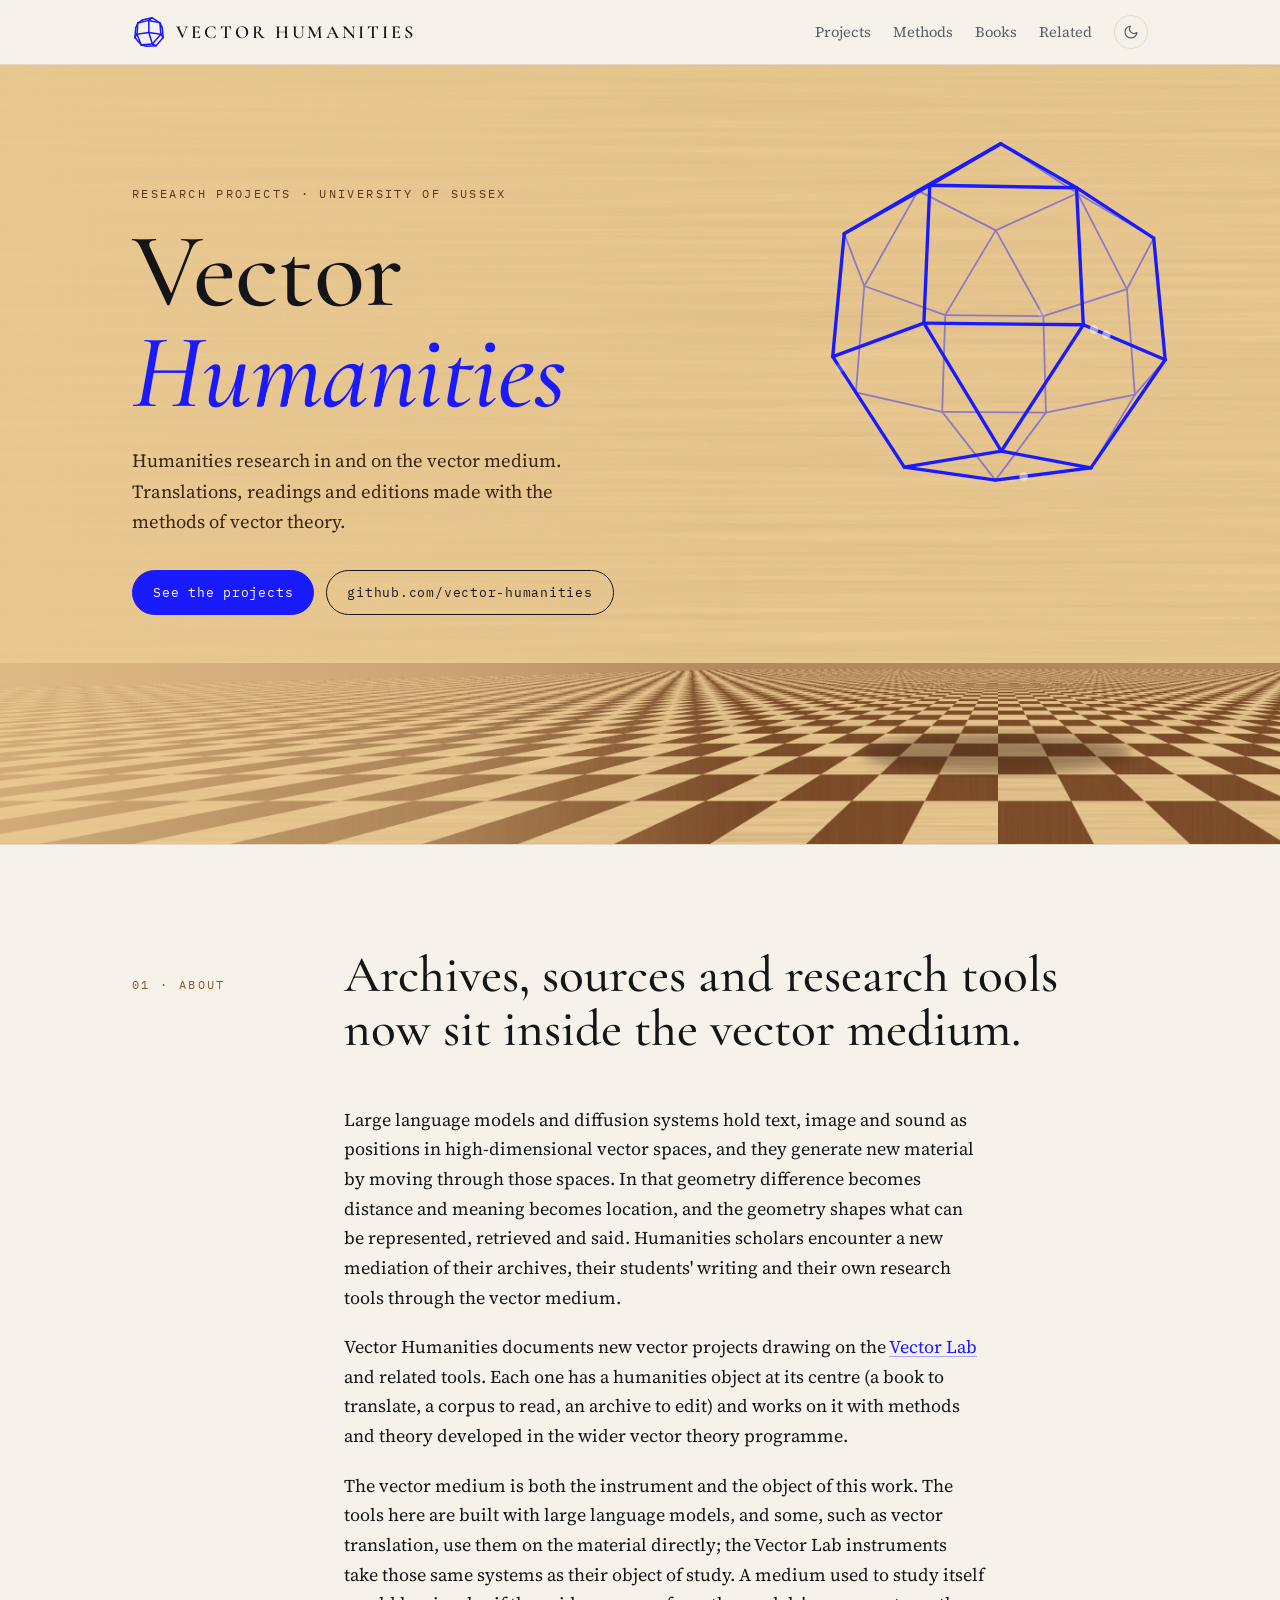
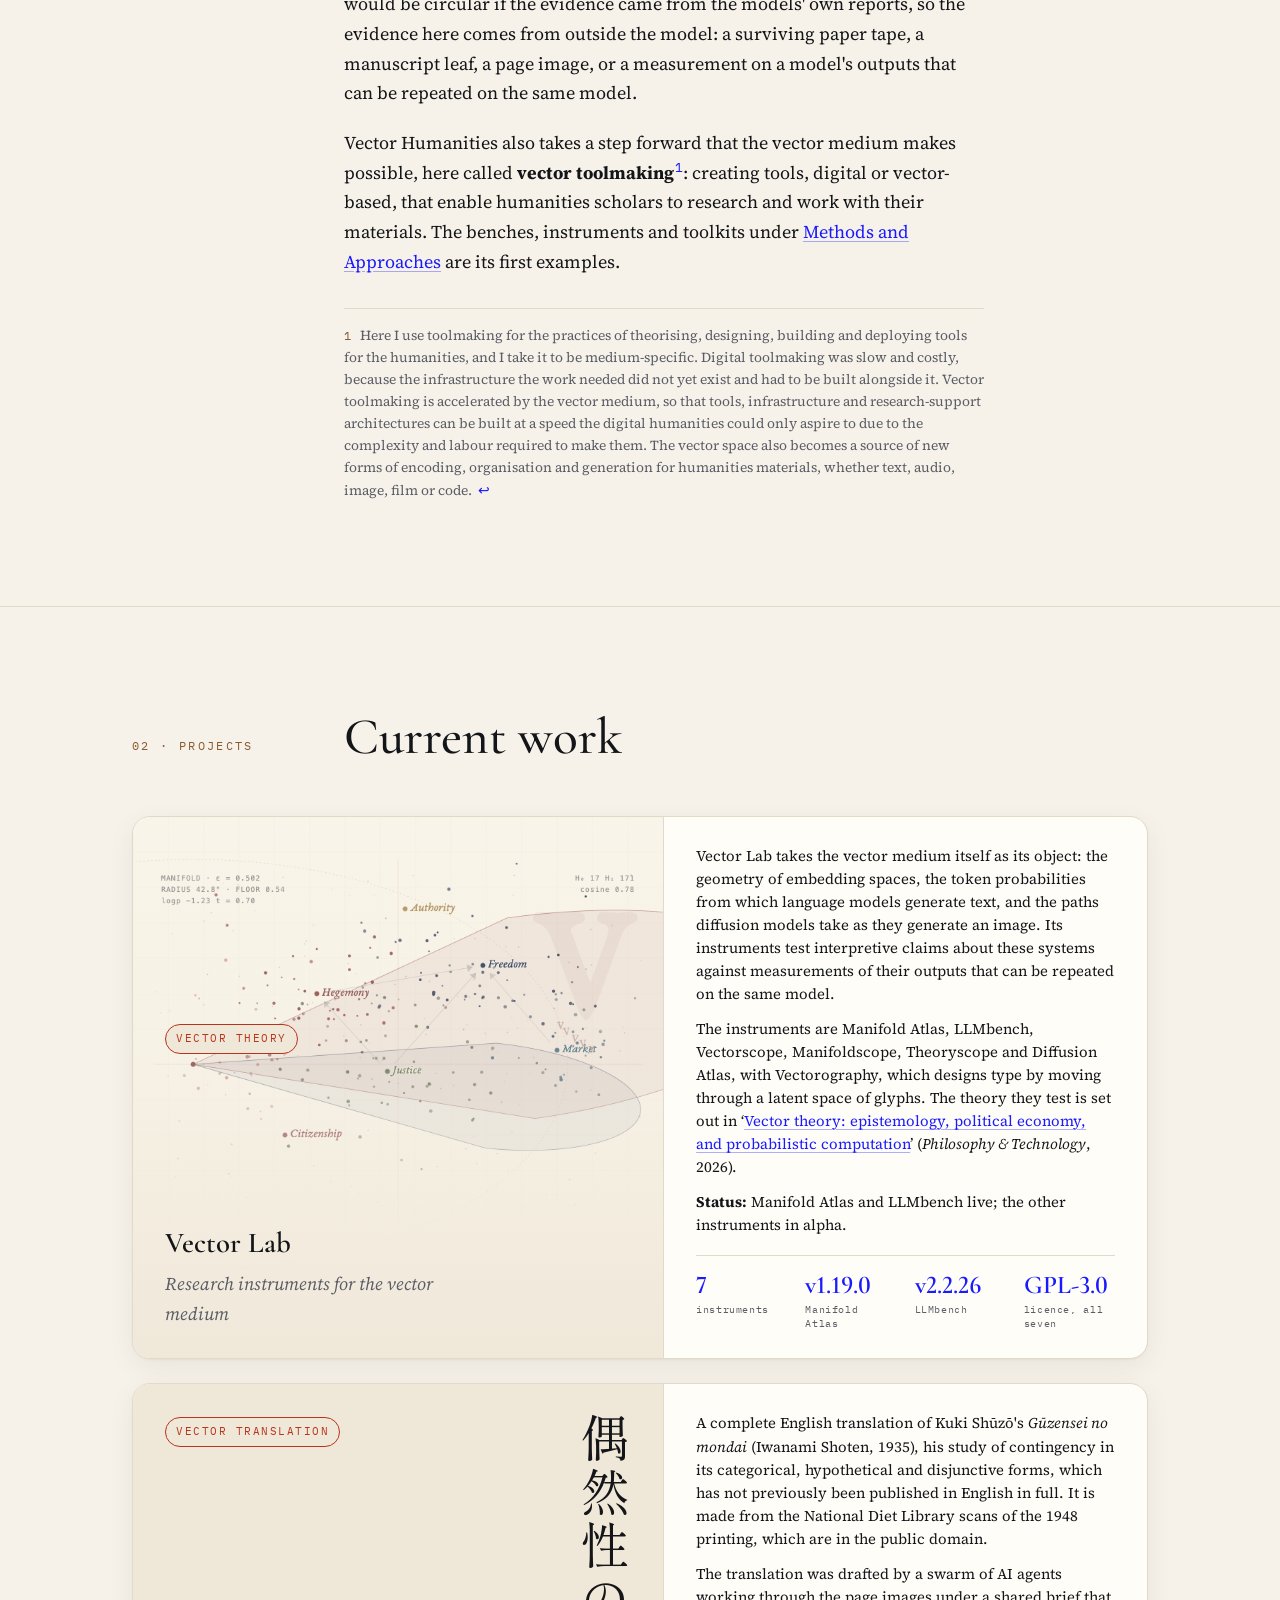
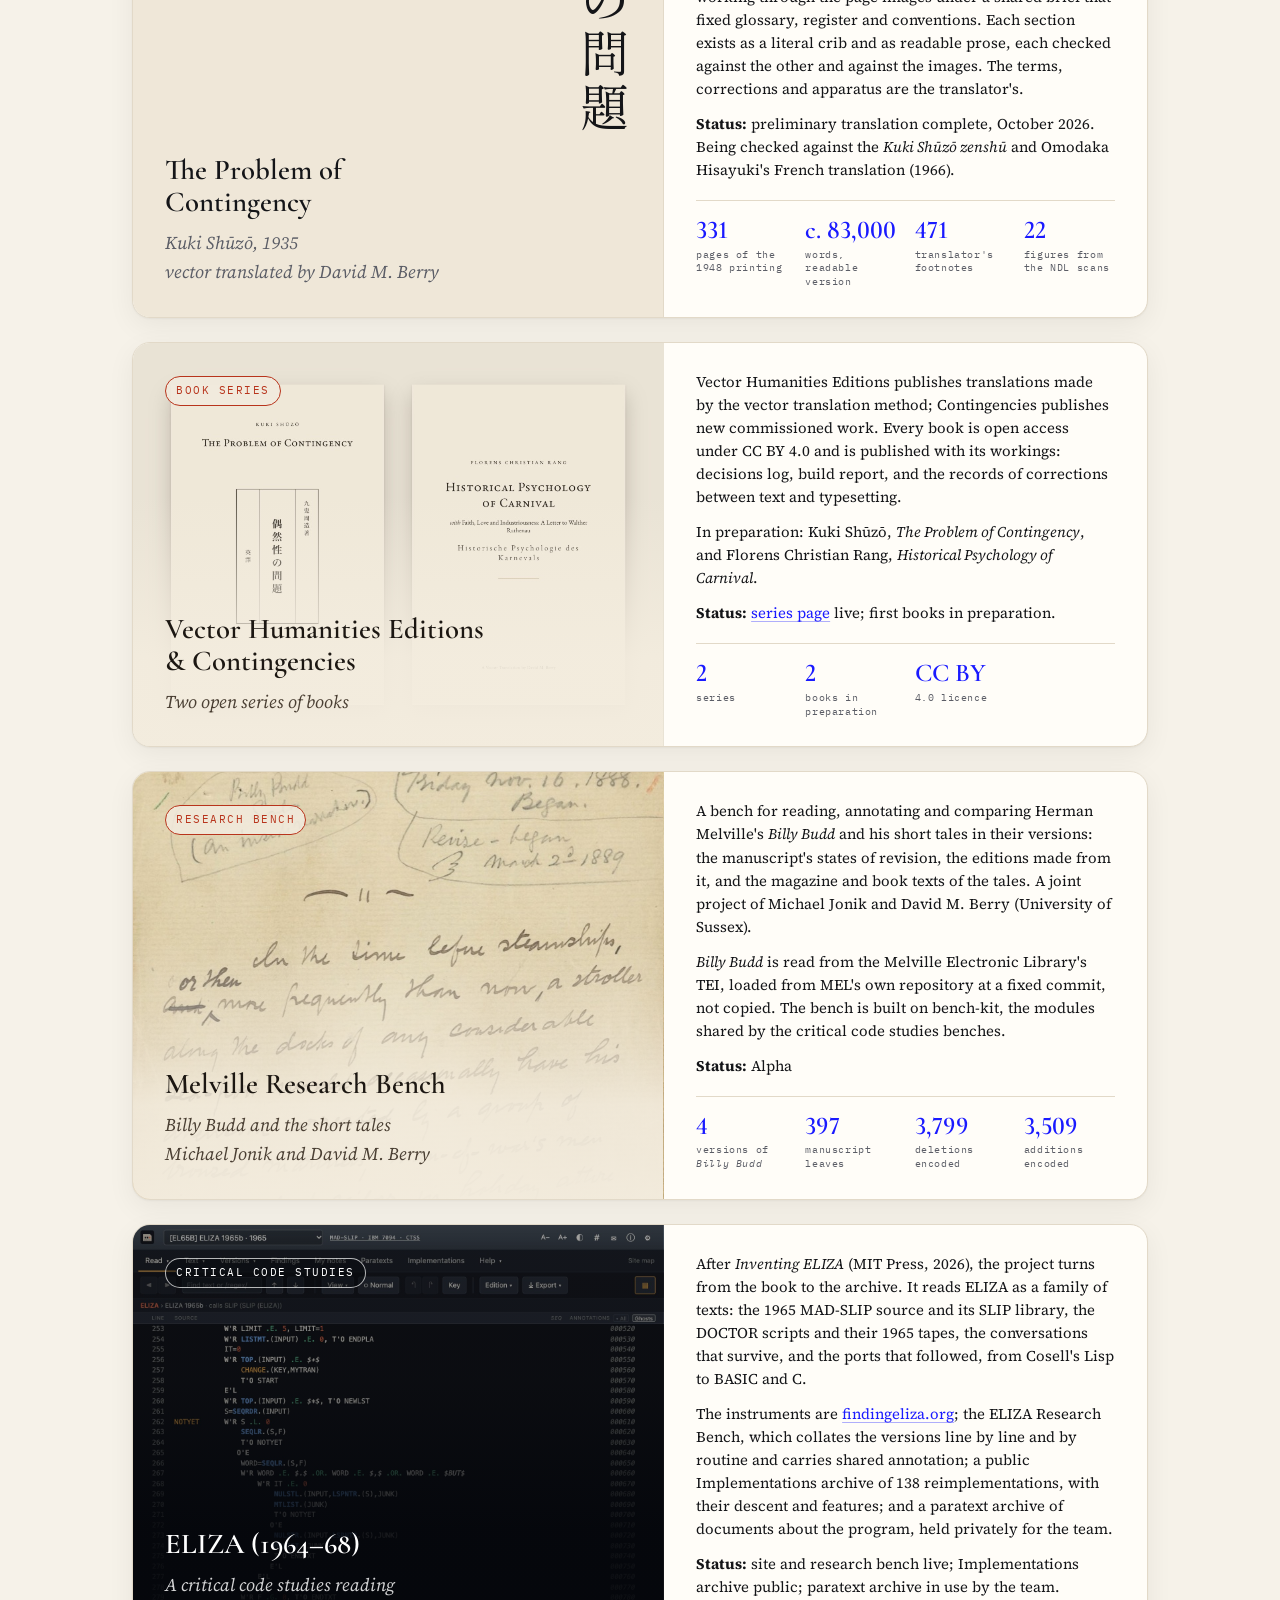
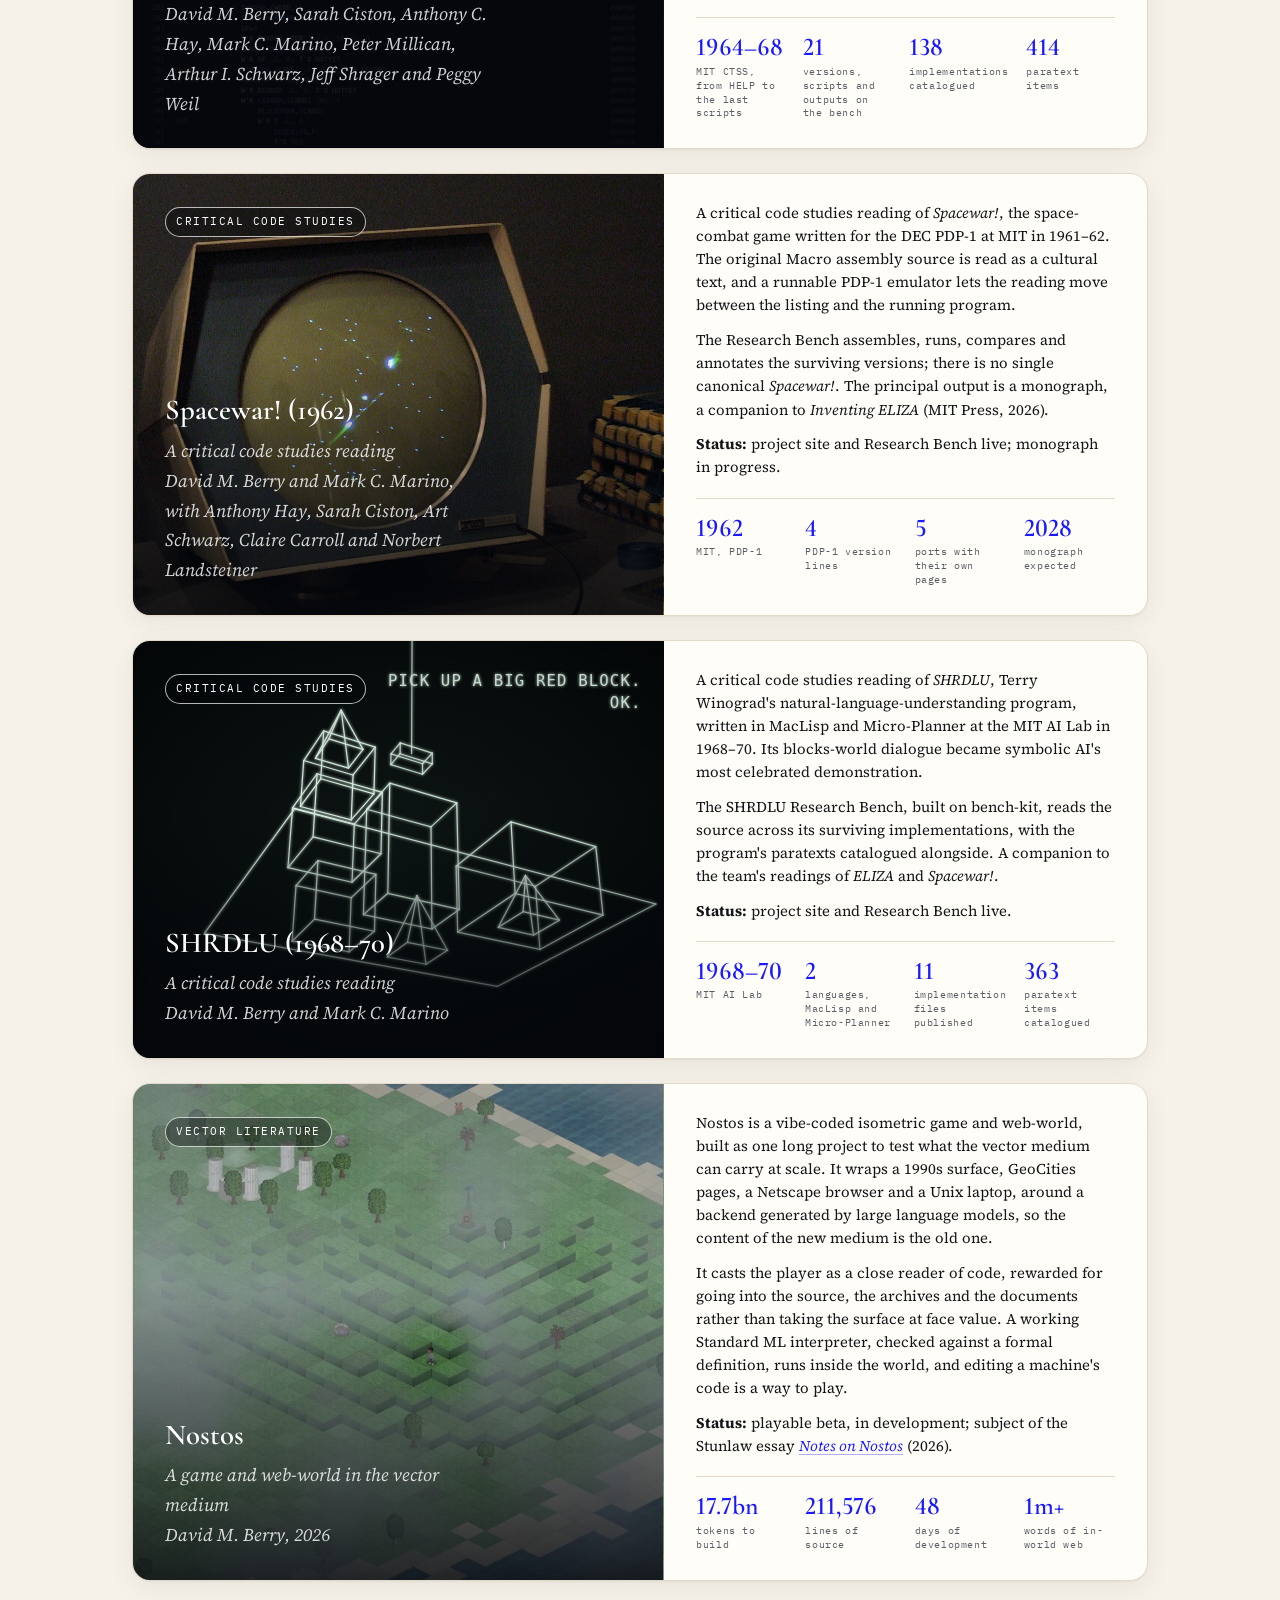
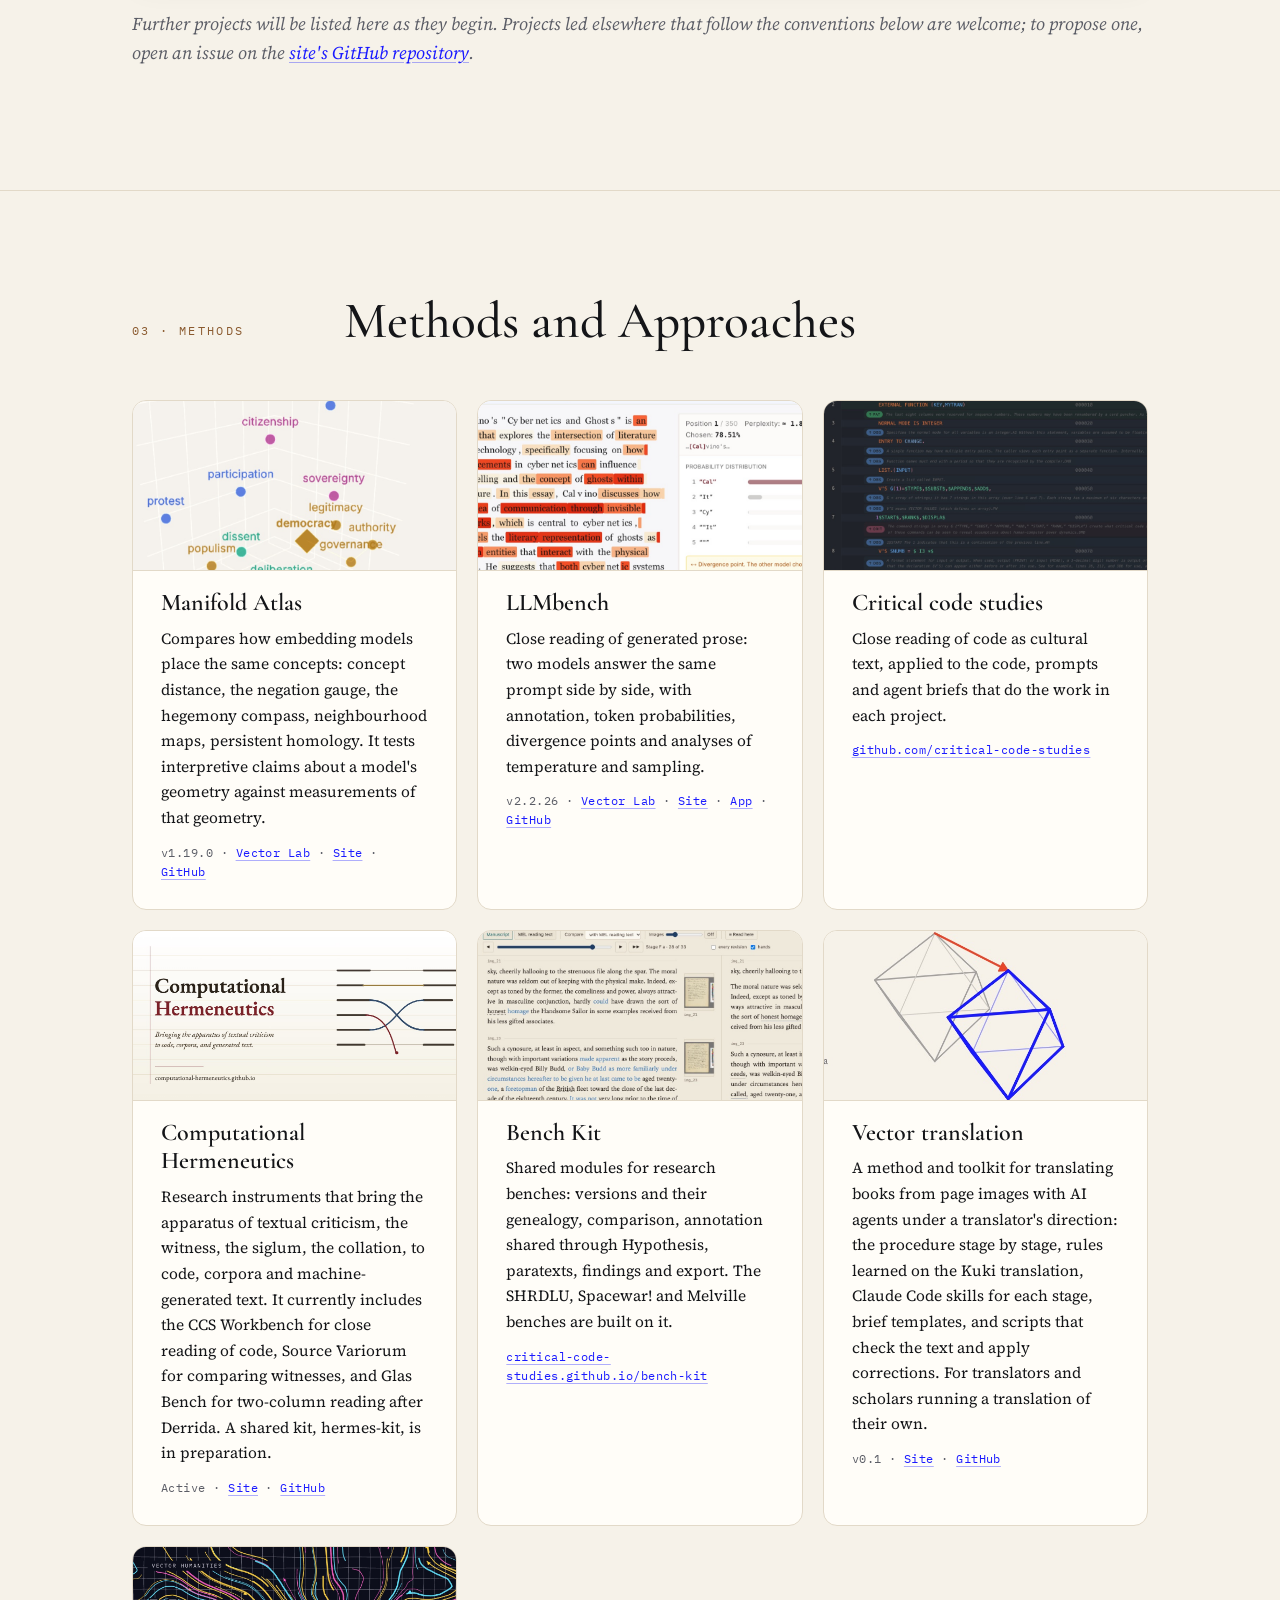
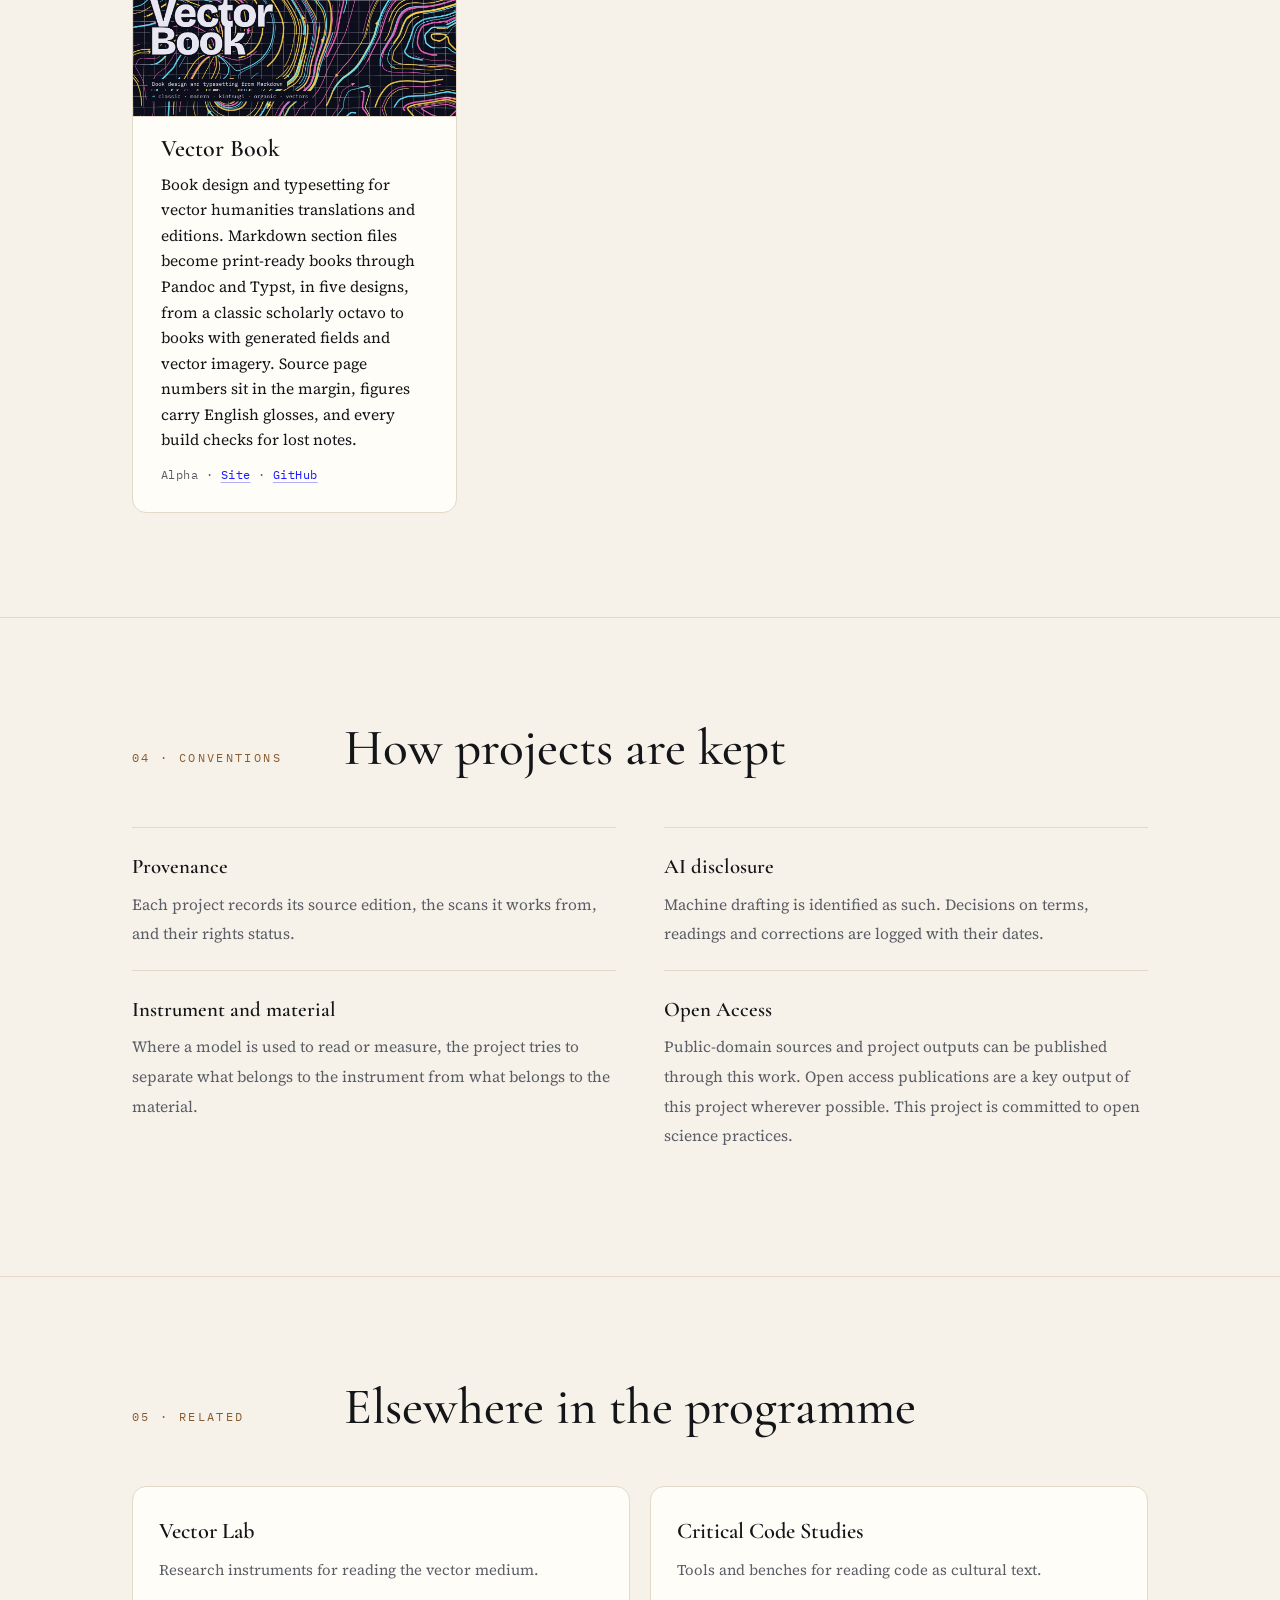
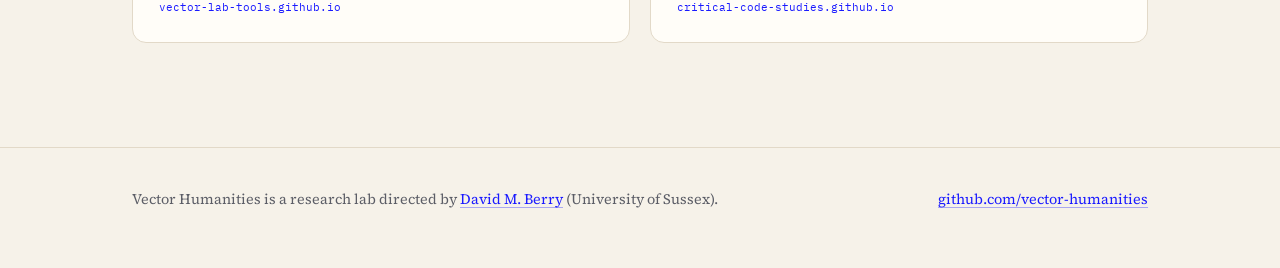
==== index.html @ 6c195248 "LLMbench: link its own site, app separately" ====
<!doctype html>
<html lang="en">
<head>
  <meta charset="utf-8">
  <meta name="viewport" content="width=device-width, initial-scale=1">
  <title>Vector Humanities</title>
  <meta name="description" content="Humanities research in and on the vector medium: projects that apply vector theory, the Vector Lab instruments, critical code studies and vector translation to texts, translations and archives.">
  <meta name="theme-color" content="#f8f5ee" media="(prefers-color-scheme: light)">
  <meta name="theme-color" content="#0b0e15" media="(prefers-color-scheme: dark)">
  <link rel="icon" type="image/svg+xml" href="assets/favicon.svg">
  <meta property="og:title" content="Vector Humanities">
  <meta property="og:description" content="Humanities research in and on the vector medium.">
  <meta property="og:type" content="website">
  <meta property="og:url" content="https://vector-humanities.github.io/">
  <meta property="og:image" content="https://vector-humanities.github.io/assets/og-card.png">
  <meta name="twitter:card" content="summary_large_image">

  <script>
    (function () {
      var s = null;
      try { s = localStorage.getItem('vh-theme'); } catch (e) {}
      if (s === 'dark' || s === 'light') document.documentElement.setAttribute('data-theme', s);
    })();
  </script>

  <link rel="preconnect" href="https://fonts.googleapis.com">
  <link rel="preconnect" href="https://fonts.gstatic.com" crossorigin>
  <link rel="stylesheet" href="https://fonts.googleapis.com/css2?family=Cormorant+Garamond:ital,wght@0,500;0,600;1,500&family=IBM+Plex+Mono:wght@400&family=Source+Serif+4:ital,opsz,wght@0,8..60,400;0,8..60,600;1,8..60,400&display=swap">
  <link rel="stylesheet" href="https://fonts.googleapis.com/css2?family=Shippori+Mincho:wght@500&display=swap&text=%E5%81%B6%E7%84%B6%E6%80%A7%E3%81%AE%E5%95%8F%E9%A1%8C">
  <link rel="preload" as="image" href="assets/floor.jpg">
  <link rel="stylesheet" href="assets/style.css?v=7">
</head>
<body>

<header class="site-header">
  <div class="wrap">
    <a class="brand" href="#top" aria-label="Vector Humanities home">
      <svg class="brand-mark" width="34" height="34" viewBox="0 0 100 100" aria-hidden="true"><path d="M8.39,66.34 L11.01,37.59" style="stroke:var(--blue)" stroke-width="4.44" stroke-linecap="round"/><path d="M30.38,14.96 L58.35,8.00" style="stroke:var(--blue)" stroke-width="4.44" stroke-linecap="round"/><path d="M42.01,92.00 L70.82,90.32" style="stroke:var(--blue)" stroke-width="4.44" stroke-linecap="round"/><path d="M91.61,66.13 L88.97,37.30" style="stroke:var(--blue)" stroke-width="4.44" stroke-linecap="round"/><path d="M70.82,90.32 L91.61,66.13" style="stroke:var(--blue)" stroke-width="4.44" stroke-linecap="round"/><path d="M11.01,37.59 L17.19,23.45" style="stroke:var(--blue)" stroke-width="4.44" stroke-linecap="round"/><path d="M17.19,23.45 L30.38,14.96" style="stroke:var(--blue)" stroke-width="4.44" stroke-linecap="round"/><path d="M26.87,87.65 L42.01,92.00" style="stroke:var(--blue)" stroke-width="4.44" stroke-linecap="round"/><path d="M82.18,23.16 L88.97,37.30" style="stroke:var(--blue)" stroke-width="4.44" stroke-linecap="round"/><path d="M8.39,66.34 L26.87,87.65" style="stroke:var(--blue)" stroke-width="4.44" stroke-linecap="round"/><path d="M58.35,8.00 L82.18,23.16" style="stroke:var(--blue)" stroke-width="4.44" stroke-linecap="round"/><path d="M8.39,66.34 L14.56,56.63" style="stroke:var(--blue)" stroke-width="4.44" stroke-linecap="round"/><path d="M49.48,15.85 L58.35,8.00" style="stroke:var(--blue)" stroke-width="4.44" stroke-linecap="round"/><path d="M59.99,85.29 L70.82,90.32" style="stroke:var(--blue)" stroke-width="4.44" stroke-linecap="round"/><path d="M84.78,56.43 L91.61,66.13" style="stroke:var(--blue)" stroke-width="4.44" stroke-linecap="round"/><path d="M14.56,56.63 L17.19,23.45" style="stroke:var(--blue)" stroke-width="4.44" stroke-linecap="round"/><path d="M26.87,87.65 L14.56,56.63" style="stroke:var(--blue)" stroke-width="4.44" stroke-linecap="round"/><path d="M17.19,23.45 L49.48,15.85" style="stroke:var(--blue)" stroke-width="4.44" stroke-linecap="round"/><path d="M26.87,87.65 L59.99,85.29" style="stroke:var(--blue)" stroke-width="4.44" stroke-linecap="round"/><path d="M49.48,15.85 L82.18,23.16" style="stroke:var(--blue)" stroke-width="4.44" stroke-linecap="round"/><path d="M84.78,56.43 L82.18,23.16" style="stroke:var(--blue)" stroke-width="4.44" stroke-linecap="round"/><path d="M59.99,85.29 L84.78,56.43" style="stroke:var(--blue)" stroke-width="4.44" stroke-linecap="round"/><path d="M14.56,56.63 L49.45,51.31" style="stroke:var(--blue)" stroke-width="4.44" stroke-linecap="round"/><path d="M49.45,51.31 L49.48,15.85" style="stroke:var(--blue)" stroke-width="4.44" stroke-linecap="round"/><path d="M59.99,85.29 L49.45,51.31" style="stroke:var(--blue)" stroke-width="4.44" stroke-linecap="round"/><path d="M49.45,51.31 L84.78,56.43" style="stroke:var(--blue)" stroke-width="4.44" stroke-linecap="round"/></svg>
      <span>Vector Humanities</span>
    </a>
    <nav class="site-nav" aria-label="Main">
      <a href="#projects">Projects</a>
      <a class="hide-sm" href="#methods">Methods</a>
      <a class="hide-sm" href="books/">Books</a>
      <a class="hide-sm" href="#related">Related</a>
      <button class="theme-toggle" type="button" aria-label="Toggle light and dark theme" title="Toggle light and dark theme">
        <svg class="icon-moon" viewBox="0 0 24 24" fill="none" stroke="currentColor" stroke-width="1.8" stroke-linecap="round" stroke-linejoin="round" aria-hidden="true"><path d="M21 12.79A9 9 0 1 1 11.21 3 7 7 0 0 0 21 12.79z"/></svg>
        <svg class="icon-sun" viewBox="0 0 24 24" fill="none" stroke="currentColor" stroke-width="1.8" stroke-linecap="round" stroke-linejoin="round" aria-hidden="true"><circle cx="12" cy="12" r="4"/><path d="M12 2v2M12 20v2M4.93 4.93l1.41 1.41M17.66 17.66l1.41 1.41M2 12h2M20 12h2M4.93 19.07l1.41-1.41M17.66 6.34l1.41-1.41"/></svg>
      </button>
    </nav>
  </div>
</header>

<main id="top">

  <div class="hero">
    <svg id="scene" aria-hidden="true" preserveAspectRatio="none"></svg>
    <div class="wrap">
      <div class="hero-copy">
      <p class="eyebrow">Research projects · University of Sussex</p>
      <h1>Vector<br><em>Humanities</em></h1>
      <p class="lede">Humanities research in and on the vector medium. Translations, readings and editions made with the methods of vector theory.</p>
      <div class="cta">
        <a class="btn primary" href="#projects">See the projects</a>
        <a class="btn" href="https://github.com/vector-humanities">github.com/vector-humanities</a>
      </div>
    </div>
      </div>
  </div>

  <section id="about">
    <div class="wrap">
      <div class="section-head reveal">
        <p class="num">01 · About</p>
        <h2>Archives, sources and research tools now sit inside the vector medium.</h2>
      </div>
      <div class="prose indent reveal">
        <p>Large language models and diffusion systems hold text, image and sound as positions in high-dimensional vector spaces, and they generate new material by moving through those spaces. In that geometry difference becomes distance and meaning becomes location, and the geometry shapes what can be represented, retrieved and said. Humanities scholars encounter a new mediation of their archives, their students' writing and their own research tools through the vector medium.</p>
        <p>Vector Humanities documents new vector projects drawing on the <a href="https://vector-lab-tools.github.io">Vector Lab</a> and related tools. Each one has a humanities object at its centre (a book to translate, a corpus to read, an archive to edit) and works on it with methods and theory developed in the wider vector theory programme.</p>
        <p>The vector medium is both the instrument and the object of this work. The tools here are built with large language models, and some, such as vector translation, use them on the material directly; the Vector Lab instruments take those same systems as their object of study. A medium used to study itself would be circular if the evidence came from the models' own reports, so the evidence here comes from outside the model: a surviving paper tape, a manuscript leaf, a page image, or a measurement on a model's outputs that can be repeated on the same model.</p>
        <p>Vector Humanities also takes a step forward that the vector medium makes possible, here called <b>vector toolmaking</b><sup class="fnref"><a href="#fn-he" id="fnref-he" aria-label="Note 1">1</a></sup>: creating tools, digital or vector-based, that enable humanities scholars to research and work with their materials. The benches, instruments and toolkits under <a href="#methods">Methods and Approaches</a> are its first examples.</p>
        <aside class="footnotes" aria-label="Notes">
          <p id="fn-he"><span class="fn-num">1</span> Here I use toolmaking for the practices of theorising, designing, building and deploying tools for the humanities, and I take it to be medium-specific. Digital toolmaking was slow and costly, because the infrastructure the work needed did not yet exist and had to be built alongside it. Vector toolmaking is accelerated by the vector medium, so that tools, infrastructure and research-support architectures can be built at a speed the digital humanities could only aspire to due to the complexity and labour required to make them. The vector space also becomes a source of new forms of encoding, organisation and generation for humanities materials, whether text, audio, image, film or code. <a href="#fnref-he" class="fn-back" aria-label="Back to the text">↩</a></p>
        </aside>
      </div>

    </div>
  </section>

  <section id="projects">
    <div class="wrap">
      <div class="section-head reveal">
        <p class="num">02 · Projects</p>
        <h2>Current work</h2>
      </div>

      <article class="project reveal">
        <div class="cover lab" style="background-image: url('assets/vector-lab-cover.jpg?v=3'); background-position: center top">
          <!-- cover: composed image for the Vector Lab card, one visual signature per instrument: Manifold Atlas (scatter cloud, cones, concept arrows), LLMbench (logp / t readout in the top-left panel), Vectorography (ghost V letterform). Made by the Vector Lab Website session, rendered 1500x1800 in headless Chrome. -->
          <a class="cover-link" href="https://vector-lab-tools.github.io" aria-label="Open the Vector Lab site"></a>
          <div class="cover-text">
            <span class="tag">Vector theory</span>
          </div>
          <div class="cover-text">
            <h3>Vector Lab</h3>
            <p class="by">Research instruments for the vector medium</p>
          </div>
        </div>
        <div class="body">
          <p>Vector Lab takes the vector medium itself as its object: the geometry of embedding spaces, the token probabilities from which language models generate text, and the paths diffusion models take as they generate an image. Its instruments test interpretive claims about these systems against measurements of their outputs that can be repeated on the same model.</p>
          <p>The instruments are Manifold Atlas, LLMbench, Vectorscope, Manifoldscope, Theoryscope and Diffusion Atlas, with Vectorography, which designs type by moving through a latent space of glyphs. The theory they test is set out in &lsquo;<a href="https://doi.org/10.1007/s13347-026-01162-w">Vector theory: epistemology, political economy, and probabilistic computation</a>&rsquo; (<i>Philosophy &amp; Technology</i>, 2026).</p>
          <p><b>Status:</b> Manifold Atlas and LLMbench live; the other instruments in alpha.</p>
          <div class="stats">
            <div><b>7</b><span>instruments</span></div>
            <div><b>v1.19.0</b><span>Manifold Atlas</span></div>
            <div><b>v2.2.26</b><span>LLMbench</span></div>
            <div><b>GPL-3.0</b><span>licence, all seven</span></div>
          </div>
        </div>
      </article>

      <article class="project reveal">
        <div class="cover">
          <a class="cover-link" href="books/#books" aria-label="The Problem of Contingency in Vector Humanities Editions"></a>
          <p class="jp" lang="ja">偶然性の問題</p>
          <div class="cover-text">
            <span class="tag">Vector translation</span>
          </div>
          <div class="cover-text">
            <h3>The Problem of Contingency</h3>
            <p class="by">Kuki Shūzō, 1935<br>vector translated by David M. Berry</p>
          </div>
        </div>
        <div class="body">
          <p>A complete English translation of Kuki Shūzō's <i lang="ja-Latn">Gūzensei no mondai</i> (Iwanami Shoten, 1935), his study of contingency in its categorical, hypothetical and disjunctive forms, which has not previously been published in English in full. It is made from the National Diet Library scans of the 1948 printing, which are in the public domain.</p>
          <p>The translation was drafted by a swarm of AI agents working through the page images under a shared brief that fixed glossary, register and conventions. Each section exists as a literal crib and as readable prose, each checked against the other and against the images. The terms, corrections and apparatus are the translator's.</p>
          <p><b>Status:</b> preliminary translation complete, October 2026. Being checked against the <i>Kuki Shūzō zenshū</i> and Omodaka Hisayuki's French translation (1966).</p>
          <div class="stats">
            <div><b>331</b><span>pages of the 1948 printing</span></div>
            <div><b>c. 83,000</b><span>words, readable version</span></div>
            <div><b>471</b><span>translator's footnotes</span></div>
            <div><b>22</b><span>figures from the NDL scans</span></div>
          </div>
        </div>
      </article>

      <article class="project reveal">
        <div class="cover photo paper" style="background-image: url('assets/books-covers.jpg'); background-position: 50% 50%">
          <!-- Covers in proof: Kuki Shuzo, The Problem of Contingency; Florens Christian Rang, Historical Psychology of Carnival. From books/assets. -->
          <a class="cover-link" href="books/" aria-label="Open Vector Humanities Editions and Contingencies"></a>
          <div class="cover-text">
            <span class="tag">Book series</span>
          </div>
          <div class="cover-text">
            <h3>Vector Humanities Editions &amp; Contingencies</h3>
            <p class="by">Two open series of books</p>
          </div>
        </div>
        <div class="body">
          <p>Vector Humanities Editions publishes translations made by the vector translation method; Contingencies publishes new commissioned work. Every book is open access under CC BY 4.0 and is published with its workings: decisions log, build report, and the records of corrections between text and typesetting.</p>
          <p>In preparation: Kuki Shūzō, <i>The Problem of Contingency</i>, and Florens Christian Rang, <i>Historical Psychology of Carnival</i>.</p>
          <p><b>Status:</b> <a href="books/">series page</a> live; first books in preparation.</p>
          <div class="stats">
            <div><b>2</b><span>series</span></div>
            <div><b>2</b><span>books in preparation</span></div>
            <div><b>CC BY</b><span>4.0 licence</span></div>
          </div>
        </div>
      </article>

      <article class="project reveal">
        <div class="cover photo paper" style="background-image: url('assets/billy-budd-leaf.jpg')">
          <!-- Opening leaf of the story, Billy Budd manuscript. MS Am 188 (363), Houghton Library, Harvard University. Public domain.
               https://commons.wikimedia.org/wiki/File:Houghton_MS_Am_188_(363)_-_Billy_Budd_manuscript_1.jpg -->
          <a class="cover-link" href="https://vector-humanities.github.io/melville/" aria-label="Open the Melville Research Bench" title="MS Am 188 (363), Houghton Library, Harvard University"></a>
          <div class="cover-text">
            <span class="tag">Research bench</span>
          </div>
          <div class="cover-text">
            <h3>Melville Research Bench</h3>
            <p class="by"><i>Billy Budd</i> and the short tales<br>Michael Jonik and David M. Berry</p>
          </div>
        </div>
        <div class="body">
          <p>A bench for reading, annotating and comparing Herman Melville's <i>Billy Budd</i> and his short tales in their versions: the manuscript's states of revision, the editions made from it, and the magazine and book texts of the tales. A joint project of Michael Jonik and David M. Berry (University of Sussex).</p>
          <p><i>Billy Budd</i> is read from the Melville Electronic Library's TEI, loaded from MEL's own repository at a fixed commit, not copied. The bench is built on bench-kit, the modules shared by the critical code studies benches.</p>
          <p><b>Status:</b> Alpha</p>
          <div class="stats">
            <div><b>4</b><span>versions of <i>Billy Budd</i></span></div>
            <div><b>397</b><span>manuscript leaves</span></div>
            <div><b>3,799</b><span>deletions encoded</span></div>
            <div><b>3,509</b><span>additions encoded</span></div>
          </div>
        </div>
      </article>

      <article class="project reveal">
        <div class="cover photo dense" style="background-image: url('assets/eliza-cover.jpg'); background-position: left top">
          <!-- Screenshot of the ELIZA Research Bench (findingeliza.org/research/), Read view of ELIZA 1965b, lines 253-304.
               The 1965 MAD-SLIP source is from Joseph Weizenbaum's papers at MIT (MIT Distinctive Collections), released CC0;
               the bench interface is the project's own (critical-code-studies/ELIZA, bench-kit). -->
          <a class="cover-link" href="https://findingeliza.org/research/" aria-label="Open the ELIZA Research Bench"></a>
          <div class="cover-text">
            <span class="tag">Critical code studies</span>
          </div>
          <div class="cover-text">
            <h3>ELIZA (1964–68)</h3>
            <p class="by">A critical code studies reading<br>David M. Berry, Sarah Ciston, Anthony C. Hay, Mark C. Marino, Peter Millican, Arthur I. Schwarz, Jeff Shrager and Peggy Weil</p>
          </div>
        </div>
        <div class="body">
          <p>After <i>Inventing ELIZA</i> (MIT Press, 2026), the project turns from the book to the archive. It reads ELIZA as a family of texts: the 1965 MAD-SLIP source and its SLIP library, the DOCTOR scripts and their 1965 tapes, the conversations that survive, and the ports that followed, from Cosell's Lisp to BASIC and C.</p>
          <p>The instruments are <a href="https://findingeliza.org">findingeliza.org</a>; the ELIZA Research Bench, which collates the versions line by line and by routine and carries shared annotation; a public Implementations archive of 138 reimplementations, with their descent and features; and a paratext archive of documents about the program, held privately for the team.</p>
          <p><b>Status:</b> site and research bench live; Implementations archive public; paratext archive in use by the team.</p>
          <div class="stats">
            <div><b>1964–68</b><span>MIT CTSS, from HELP to the last scripts</span></div>
            <div><b>21</b><span>versions, scripts and outputs on the bench</span></div>
            <div><b>138</b><span>implementations catalogued</span></div>
            <div><b>414</b><span>paratext items</span></div>
          </div>
        </div>
      </article>

      <article class="project reveal">
        <div class="cover photo" style="background-image: url('assets/spacewar-type30.jpg')">
          <!-- Photo: Joi Ito, CC BY 2.0. Spacewar! running on the Computer History Museum's PDP-1.
               https://commons.wikimedia.org/wiki/File:Spacewar!-PDP-1-20070512.jpg  https://creativecommons.org/licenses/by/2.0/ -->
          <a class="cover-link" href="https://spacewar1962.github.io/spacewar/" aria-label="Open the Spacewar! project site" title="Photo: Joi Ito, CC BY 2.0"></a>
          <div class="cover-text">
            <span class="tag">Critical code studies</span>
          </div>
          <div class="cover-text">
            <h3>Spacewar! (1962)</h3>
            <p class="by">A critical code studies reading<br>David M. Berry and Mark C. Marino, with Anthony Hay, Sarah Ciston, Art Schwarz, Claire Carroll and Norbert Landsteiner</p>
          </div>
        </div>
        <div class="body">
          <p>A critical code studies reading of <i>Spacewar!</i>, the space-combat game written for the DEC PDP-1 at MIT in 1961–62. The original Macro assembly source is read as a cultural text, and a runnable PDP-1 emulator lets the reading move between the listing and the running program.</p>
          <p>The Research Bench assembles, runs, compares and annotates the surviving versions; there is no single canonical <i>Spacewar!</i>. The principal output is a monograph, a companion to <i>Inventing ELIZA</i> (MIT Press, 2026).</p>
          <p><b>Status:</b> project site and Research Bench live; monograph in progress.</p>
          <div class="stats">
            <div><b>1962</b><span>MIT, PDP-1</span></div>
            <div><b>4</b><span>PDP-1 version lines</span></div>
            <div><b>5</b><span>ports with their own pages</span></div>
            <div><b>2028</b><span>monograph expected</span></div>
          </div>
        </div>
      </article>

      <article class="project reveal">
        <div class="cover photo" style="background-image: url('assets/shrdlu-blocks.svg?v=2')">
          <!-- SHRDLU's blocks world, redrawn for this site as a phosphor wireframe after the Type 340 display. -->
          <a class="cover-link" href="https://critical-code-studies.github.io/SHRDLU/" aria-label="Open the SHRDLU project site"></a>
          <div class="cover-text">
            <span class="tag">Critical code studies</span>
          </div>
          <div class="cover-text">
            <h3>SHRDLU (1968–70)</h3>
            <p class="by">A critical code studies reading<br>David M. Berry and Mark C. Marino</p>
          </div>
        </div>
        <div class="body">
          <p>A critical code studies reading of <i>SHRDLU</i>, Terry Winograd's natural-language-understanding program, written in MacLisp and Micro-Planner at the MIT AI Lab in 1968–70. Its blocks-world dialogue became symbolic AI's most celebrated demonstration.</p>
          <p>The SHRDLU Research Bench, built on bench-kit, reads the source across its surviving implementations, with the program's paratexts catalogued alongside. A companion to the team's readings of <i>ELIZA</i> and <i>Spacewar!</i>.</p>
          <p><b>Status:</b> project site and Research Bench live.</p>
          <div class="stats">
            <div><b>1968–70</b><span>MIT AI Lab</span></div>
            <div><b>2</b><span>languages, MacLisp and Micro-Planner</span></div>
            <div><b>11</b><span>implementation files published</span></div>
            <div><b>363</b><span>paratext items catalogued</span></div>
          </div>
        </div>
      </article>

      <article class="project reveal">
        <div class="cover photo" style="background-image: url('assets/nostos-cover.jpg'); background-position: center">
          <!-- Source: in-game screenshot, NostOS (nostos-ai.vercel.app), the island of Ogygia with the stone circle and the terraced hill, cropped portrait, HUD removed, captured by D. Berry 2026 -->
          <a class="cover-link" href="https://nostos-ai.vercel.app" aria-label="Play Nostos"></a>
          <div class="cover-text">
            <span class="tag">Vector literature</span>
          </div>
          <div class="cover-text">
            <h3>Nostos</h3>
            <p class="by">A game and web-world in the vector medium<br>David M. Berry, 2026</p>
          </div>
        </div>
        <div class="body">
          <p>Nostos is a vibe-coded isometric game and web-world, built as one long project to test what the vector medium can carry at scale. It wraps a 1990s surface, GeoCities pages, a Netscape browser and a Unix laptop, around a backend generated by large language models, so the content of the new medium is the old one.</p>
          <p>It casts the player as a close reader of code, rewarded for going into the source, the archives and the documents rather than taking the surface at face value. A working Standard ML interpreter, checked against a formal definition, runs inside the world, and editing a machine's code is a way to play.</p>
          <p><b>Status:</b> playable beta, in development; subject of the Stunlaw essay <a href="https://stunlaw.blogspot.com/2026/08/notes-of-nostos-experimental-literary.html"><i>Notes on Nostos</i></a> (2026).</p>
          <div class="stats">
            <div><b>17.7bn</b><span>tokens to build</span></div>
            <div><b>211,576</b><span>lines of source</span></div>
            <div><b>48</b><span>days of development</span></div>
            <div><b>1m+</b><span>words of in-world web</span></div>
          </div>
        </div>
      </article>

      <p class="more reveal">Further projects will be listed here as they begin. Projects led elsewhere that follow the conventions below are welcome; to propose one, open an issue on the <a href="https://github.com/vector-humanities/vector-humanities.github.io/issues">site's GitHub repository</a>.</p>
    </div>
  </section>

  <section id="methods">
    <div class="wrap">
      <div class="section-head reveal">
        <p class="num">03 · Methods</p>
        <h2>Methods and Approaches</h2>
      </div>
      <div class="methods">
        <div class="method shot reveal">
          <!-- Manifold Atlas, neighbourhood map: concepts around "democracy" across sub-manifolds. Screenshot from the tool's docs. -->
          <a class="shot-img" href="https://manifold-atlas.vercel.app" aria-label="Open Manifold Atlas"><img src="assets/manifold-atlas.jpg" alt="Manifold Atlas neighbourhood map of concepts around democracy" width="900" height="743" loading="lazy"></a>
          <h3>Manifold Atlas</h3>
          <p>Compares how embedding models place the same concepts: concept distance, the negation gauge, the hegemony compass, neighbourhood maps, persistent homology. It tests interpretive claims about a model's geometry against measurements of that geometry.</p>
          <p class="src">v1.19.0 · <a href="https://vector-lab-tools.github.io">Vector Lab</a> · <a href="https://manifold-atlas.vercel.app">Site</a> · <a href="https://github.com/vector-lab-tools/manifold-atlas">GitHub</a></p>
        </div>
        <div class="method shot reveal">
          <!-- LLMbench, probability heatmap: tokens shaded by their probability, with the distribution at a divergence point. Screenshot from the tool's docs. -->
          <a class="shot-img" href="https://vector-lab-tools.github.io/LLMbench/" aria-label="Open the LLMbench site"><img src="assets/llmbench.jpg" alt="LLMbench probability heatmap with a token's probability distribution" width="900" height="610" loading="lazy"></a>
          <h3>LLMbench</h3>
          <p>Close reading of generated prose: two models answer the same prompt side by side, with annotation, token probabilities, divergence points and analyses of temperature and sampling.</p>
          <p class="src">v2.2.26 · <a href="https://vector-lab-tools.github.io">Vector Lab</a> · <a href="https://vector-lab-tools.github.io/LLMbench/">Site</a> · <a href="https://llm-bench-mu.vercel.app">App</a> · <a href="https://github.com/vector-lab-tools/LLMbench">GitHub</a></p>
        </div>
        <div class="method shot reveal">
          <!-- Critical code studies: the CCS Workbench, ELIZA (1966) MAD source with the group's annotations. Screenshot from the CCS-WB docs. -->
          <a class="shot-img" href="https://github.com/critical-code-studies" aria-label="Open the Critical Code Studies organisation"><img src="assets/ccs-workbench.jpg" alt="The CCS Workbench showing annotated ELIZA source code" width="900" height="525" loading="lazy"></a>
          <h3>Critical code studies</h3>
          <p>Close reading of code as cultural text, applied to the code, prompts and agent briefs that do the work in each project.</p>
          <p class="src"><a href="https://github.com/critical-code-studies">github.com/critical-code-studies</a></p>
        </div>
        <div class="method shot reveal">
          <!-- Computational Hermeneutics: the family og-card from the hub, computational-hermeneutics-hub/assets/images/og-card.png, converted to JPG. -->
          <a class="shot-img" href="https://computational-hermeneutics.github.io/" aria-label="Open the Computational Hermeneutics site"><img src="assets/computational-hermeneutics.jpg" alt="Computational Hermeneutics title card: the family name in serif type beside a braid of parallel bars joined by curved ribbons, one pair crossing to mark a transposition" width="1200" height="630" loading="lazy"></a>
          <h3>Computational Hermeneutics</h3>
          <p>Research instruments that bring the apparatus of textual criticism, the witness, the siglum, the collation, to code, corpora and machine-generated text. It currently includes the CCS Workbench for close reading of code, Source Variorum for comparing witnesses, and Glas Bench for two-column reading after Derrida. A shared kit, hermes-kit, is in preparation.</p>
          <p class="src">Active · <a href="https://computational-hermeneutics.github.io/">Site</a> · <a href="https://github.com/Computational-Hermeneutics">GitHub</a></p>
        </div>
        <div class="method shot reveal">
          <!-- Bench Kit: the Melville Research Bench Compare view, manuscript against the MEL reading text. Screenshot from the bench-kit docs. -->
          <a class="shot-img" href="https://critical-code-studies.github.io/bench-kit/" aria-label="Open the Bench Kit site"><img style="object-position: 20% 62%" src="assets/bench-kit.jpg" alt="The Melville bench comparing Billy Budd manuscript and reading text with leaf images" width="960" height="560" loading="lazy"></a>
          <h3>Bench Kit</h3>
          <p>Shared modules for research benches: versions and their genealogy, comparison, annotation shared through Hypothesis, paratexts, findings and export. The SHRDLU, Spacewar! and Melville benches are built on it.</p>
          <p class="src"><a href="https://critical-code-studies.github.io/bench-kit/">critical-code-studies.github.io/bench-kit</a></p>
        </div>
        <div class="method shot reveal">
          <!-- Vector translation site hero, the mark: two wireframe octahedra joined by a vector. From https://vector-humanities.github.io/vector-translation/ -->
          <a class="shot-img" href="https://vector-humanities.github.io/vector-translation/" aria-label="Open the Vector translation site"><img style="object-position: 50% 50%" src="assets/vector-translation.jpg" alt="" width="620" height="380" loading="lazy"></a>
          <h3>Vector translation</h3>
          <p>A method and toolkit for translating books from page images with AI agents under a translator's direction: the procedure stage by stage, rules learned on the Kuki translation, Claude Code skills for each stage, brief templates, and scripts that check the text and apply corrections. For translators and scholars running a translation of their own.</p>
          <p class="src">v0.1 · <a href="https://vector-humanities.github.io/vector-translation/">Site</a> · <a href="https://github.com/vector-humanities/vector-translation">GitHub</a></p>
        </div>
        <div class="method shot reveal">
          <!-- Vector Book covers: the wildcard specimen, the classic Kuki frame cover and the wildcard Kuki field cover. From vector-humanities/vector-book, docs/img/covers.png. -->
          <a class="shot-img" href="https://vector-humanities.github.io/vector-book/" aria-label="Open the Vector Book site"><!-- Image: Vector Book share card (vector-book brand/src/card.py) --><img style="object-position: 0% 50%" src="assets/vector-book.jpg?v=5" alt="Vector Book share card: the title in large type over generated streamlines and a warped grid" width="1200" height="630" loading="lazy"></a>
          <h3>Vector Book</h3>
          <p>Book design and typesetting for vector humanities translations and editions. Markdown section files become print-ready books through Pandoc and Typst, in five designs, from a classic scholarly octavo to books with generated fields and vector imagery. Source page numbers sit in the margin, figures carry English glosses, and every build checks for lost notes.</p>
          <p class="src">Alpha · <a href="https://vector-humanities.github.io/vector-book/">Site</a> · <a href="https://github.com/vector-humanities/vector-book">GitHub</a></p>
        </div>
      </div>
    </div>
  </section>

  <section id="conventions">
    <div class="wrap">
      <div class="section-head reveal">
        <p class="num">04 · Conventions</p>
        <h2>How projects are kept</h2>
      </div>
      <ul class="conventions reveal">
        <li><b>Provenance</b><span>Each project records its source edition, the scans it works from, and their rights status.</span></li>
        <li><b>AI disclosure</b><span>Machine drafting is identified as such. Decisions on terms, readings and corrections are logged with their dates.</span></li>
        <li><b>Instrument and material</b><span>Where a model is used to read or measure, the project tries to separate what belongs to the instrument from what belongs to the material.</span></li>
        <li><b>Open Access</b><span>Public-domain sources and project outputs can be published through this work. Open access publications are a key output of this project wherever possible. This project is committed to open science practices.</span></li>
      </ul>
    </div>
  </section>

  <section id="related">
    <div class="wrap">
      <div class="section-head reveal">
        <p class="num">05 · Related</p>
        <h2>Elsewhere in the programme</h2>
      </div>
      <div class="related reveal">
        <a href="https://vector-lab-tools.github.io"><b>Vector Lab</b><span>Research instruments for reading the vector medium.</span><span class="url">vector-lab-tools.github.io</span></a>
        <a href="https://critical-code-studies.github.io"><b>Critical Code Studies</b><span>Tools and benches for reading code as cultural text.</span><span class="url">critical-code-studies.github.io</span></a>
      </div>
    </div>
  </section>

</main>

<footer class="site-footer">
  <div class="wrap">
    <p>Vector Humanities is a research lab directed by <a href="https://github.com/dmberry">David M. Berry</a> (University of Sussex).</p>
    <p><a href="https://github.com/vector-humanities">github.com/vector-humanities</a></p>
  </div>
</footer>

<script>
  (function () {
    var root = document.documentElement;
    function current() {
      var a = root.getAttribute('data-theme');
      if (a) return a;
      return window.matchMedia && window.matchMedia('(prefers-color-scheme: dark)').matches ? 'dark' : 'light';
    }
    document.querySelector('.theme-toggle').addEventListener('click', function () {
      var next = current() === 'dark' ? 'light' : 'dark';
      root.setAttribute('data-theme', next);
      try { localStorage.setItem('vh-theme', next); } catch (e) {}
      document.dispatchEvent(new Event('vh-theme'));
    });
    if (window.matchMedia) {
      window.matchMedia('(prefers-color-scheme: dark)').addEventListener('change', function () {
        document.dispatchEvent(new Event('vh-theme'));
      });
    }
    var els = document.querySelectorAll('.reveal');
    if ('IntersectionObserver' in window) {
      var io = new IntersectionObserver(function (es) {
        es.forEach(function (e) { if (e.isIntersecting) { e.target.classList.add('in'); io.unobserve(e.target); } });
      }, { rootMargin: '0px 0px -8% 0px' });
      els.forEach(function (el) { io.observe(el); });
    } else {
      els.forEach(function (el) { el.classList.add('in'); });
    }
  })();
</script>
<script src="assets/intarsia.js"></script>
</body>
</html>
---- assets/style.css ----
/* Vector Humanities: light by default, dark via prefers-color-scheme or html[data-theme="dark"]. */

:root {
  --bg: #f6f2e9;
  --surface: #fffdf8;
  --surface-alt: #efe7d8;
  --ink: #141518;
  --muted: #5b5d66;
  --blue: #1a1aff;
  --blue-hover: #1010c0;
  --sand: #8a5a2f;
  --red: #e8452a;
  --red-text: #b8341c;   /* the red darkened for small type: 4.8:1 or better on every light surface */
  --on-blue: #fff;
  --rule: #e2d9c8;
  --shadow: 0 1px 2px rgba(20, 21, 24, .04), 0 8px 28px rgba(20, 21, 24, .06);
  --serif: "Source Serif 4", Georgia, "Iowan Old Style", serif;
  --display: "Cormorant Garamond", "Iowan Old Style", Georgia, serif;
  --mono: "IBM Plex Mono", "SF Mono", Menlo, Consolas, monospace;
  --jp: "Shippori Mincho", "Hiragino Mincho ProN", "Yu Mincho", serif;
  color-scheme: light;
}

@media (prefers-color-scheme: dark) {
  :root:not([data-theme="light"]) {
    --bg: #0c0e1c;
    --surface: #141830;
    --surface-alt: #1b2040;
    --ink: #f3f1e8;
    --muted: #9b9aa8;
    --blue: #8a90ff;
    --blue-hover: #aeb2ff;
    --sand: #d2a26c;
    --red: #ff6a45;
    --red-text: #ff6a45;
    --on-blue: #0c0e1c;
    --rule: #262b48;
    --shadow: 0 1px 2px rgba(0, 0, 0, .3), 0 10px 30px rgba(0, 0, 0, .35);
    color-scheme: dark;
  }
}

:root[data-theme="dark"] {
  --bg: #0c0e1c;
  --surface: #141830;
  --surface-alt: #1b2040;
  --ink: #f3f1e8;
  --muted: #9b9aa8;
  --blue: #8a90ff;
  --blue-hover: #aeb2ff;
  --sand: #d2a26c;
  --red: #ff6a45;
  --red-text: #ff6a45;
  --on-blue: #0c0e1c;
  --rule: #262b48;
  --shadow: 0 1px 2px rgba(0, 0, 0, .3), 0 10px 30px rgba(0, 0, 0, .35);
  color-scheme: dark;
}

* { box-sizing: border-box; }
html, body { margin: 0; padding: 0; }
html { scroll-behavior: smooth; }
@media (prefers-reduced-motion: reduce) { html { scroll-behavior: auto; } }

body {
  background: var(--bg);
  color: var(--ink);
  font-family: var(--serif);
  font-size: 18px;
  line-height: 1.65;
  -webkit-font-smoothing: antialiased;
  transition: background-color .25s ease, color .25s ease;
}

a { color: var(--blue); text-decoration-color: color-mix(in srgb, var(--blue) 35%, transparent); text-underline-offset: 3px; }
a:hover { color: var(--blue-hover); text-decoration-color: currentColor; }

.wrap { max-width: 1080px; margin: 0 auto; padding: 0 32px; }

/* Header */

.site-header {
  position: sticky; top: 0; z-index: 10;
  background: color-mix(in srgb, var(--bg) 82%, transparent);
  backdrop-filter: blur(10px);
  -webkit-backdrop-filter: blur(10px);
  border-bottom: 1px solid var(--rule);
}
.site-header .wrap { display: flex; align-items: center; justify-content: space-between; gap: 16px; height: 64px; }
.brand { display: flex; align-items: center; gap: 10px; color: var(--ink); text-decoration: none; }
.brand span { font-family: var(--display); font-weight: 600; font-size: 1.15rem; letter-spacing: .16em; text-transform: uppercase; }
.site-nav { display: flex; align-items: center; gap: 22px; font-size: .92rem; }
.site-nav a { color: var(--muted); text-decoration: none; }
.site-nav a:hover { color: var(--ink); }
.theme-toggle {
  background: none; border: 1px solid var(--rule); border-radius: 999px; color: var(--muted);
  width: 34px; height: 34px; display: grid; place-items: center; cursor: pointer;
}
.theme-toggle:hover { color: var(--ink); border-color: var(--muted); }
.theme-toggle svg { width: 16px; height: 16px; }
.icon-sun { display: none; }
:root[data-theme="dark"] .icon-sun { display: block; }
:root[data-theme="dark"] .icon-moon { display: none; }

/* Hero */

.hero {
  position: relative; min-height: min(88vh, 780px); display: flex; align-items: center; overflow: hidden;
  border-bottom: 1px solid var(--rule); background: #e9c891;
  /* the intarsia is a picture in wood: its text keeps the same colours in both themes */
  --h-ink: #141518; --h-muted: #3b2412; --h-label: #5e3519; --h-blue: #1a1aff;
}
#scene, #ground { position: absolute; inset: 0; width: 100%; height: 100%; display: block; }
#scene { will-change: transform; }   /* its own layer: repainting the solid never repaints the wood */
.hero::after {
  content: ""; position: absolute; inset: 0; pointer-events: none;
  background: linear-gradient(90deg, rgba(233, 200, 145, .78) 0%, rgba(233, 200, 145, .45) 34%, rgba(233, 200, 145, 0) 58%);
}
.hero .wrap { position: relative; z-index: 1; width: 100%; padding-top: 40px; padding-bottom: 150px; }
.eyebrow { font-family: var(--mono); font-size: .74rem; letter-spacing: .2em; text-transform: uppercase; color: var(--h-label); margin: 0 0 18px; }
.hero h1 {
  font-family: var(--display); font-weight: 500; font-size: clamp(3rem, 8.4vw, 6.6rem);
  line-height: .95; letter-spacing: -.005em; margin: 0 0 24px; color: var(--h-ink);
}
.hero h1 em { font-style: italic; color: var(--h-blue); }
.hero .lede { max-width: 31rem; font-size: 1.16rem; color: var(--h-muted); margin: 0 0 32px; }
.cta { display: flex; flex-wrap: wrap; gap: 12px; }
.btn {
  display: inline-flex; align-items: center; gap: 8px; padding: 11px 20px; border-radius: 999px;
  font-family: var(--mono); font-size: .8rem; letter-spacing: .06em; text-decoration: none;
  border: 1px solid var(--ink); color: var(--ink); background: transparent; transition: all .2s ease;
}
.btn:hover { background: var(--ink); color: var(--bg); }
.btn.primary { background: var(--blue); border-color: var(--blue); color: var(--on-blue); }
.btn.primary:hover { background: var(--blue-hover); border-color: var(--blue-hover); color: var(--on-blue); }
.hero .btn { border-color: var(--h-ink); color: var(--h-ink); }
.hero .btn:hover { background: var(--h-ink); color: #e9c891; }
.hero .btn.primary { background: var(--h-blue); border-color: var(--h-blue); color: #fff; }
.brand-mark { display: block; flex-shrink: 0; }
.hero-copy { max-width: 560px; pointer-events: auto; }
.hero .wrap { pointer-events: none; }   /* drags on the empty wall reach the scene */

/* Sections */

section { padding: 104px 0; }
section + section { border-top: 1px solid var(--rule); }
.section-head { display: grid; grid-template-columns: 180px 1fr; gap: 32px; margin-bottom: 48px; }
.section-head .num { font-family: var(--mono); font-size: .74rem; letter-spacing: .2em; color: var(--sand); padding-top: 14px; text-transform: uppercase; }
h2 { font-family: var(--display); font-weight: 500; font-size: clamp(2.1rem, 4.4vw, 3.2rem); line-height: 1.05; margin: 0; }
h3 { font-family: var(--display); font-weight: 600; font-size: 1.5rem; line-height: 1.2; margin: 0 0 8px; }
.prose { max-width: 40rem; }
.prose p { margin: 0 0 1.1em; }
.indent { margin-left: 212px; }

/* Project card */

.project {
  display: grid; grid-template-columns: 1.1fr 1fr; gap: 0; overflow: hidden;
  background: var(--surface); border: 1px solid var(--rule); border-radius: 18px; box-shadow: var(--shadow);
}
.project .cover {
  position: relative; padding: 30px 32px; background: var(--surface-alt);
  border-right: 1px solid var(--rule); display: flex; flex-direction: column; justify-content: space-between; min-height: 0;
}
.project .jp { font-family: var(--jp); font-size: clamp(2.2rem, 4.2vw, 3.1rem); line-height: 1.15; letter-spacing: .08em; margin: 0; writing-mode: vertical-rl; position: absolute; right: 30px; top: 28px; color: var(--ink); }
.project .cover-text { max-width: 70%; }
.project .cover h3 { font-size: 1.8rem; line-height: 1.1; margin-bottom: 10px; }
.project .cover .by { font-style: italic; color: var(--muted); margin: 0; }
.project + .project { margin-top: 24px; }
.project .mark { position: absolute; right: 18px; top: 10px; width: 190px; height: 190px; }
.project .mark img { display: block; width: 100%; height: 100%; }
/* a photograph filling the cover, darkened at the foot so the title reads */
.project .cover.photo { background-size: cover; background-position: 58% 45%; color: #fff; border-right-color: transparent; }
.project .cover.photo::before { content: ""; position: absolute; inset: 0; background: linear-gradient(180deg, rgba(4, 6, 11, .15) 0%, rgba(4, 6, 11, .05) 40%, rgba(4, 6, 11, .82) 100%); }
.project .cover.photo > * { position: relative; }
.project .cover.photo.dense::before { background: linear-gradient(180deg, rgba(4, 6, 11, .35) 0%, rgba(4, 6, 11, .45) 30%, rgba(4, 6, 11, .9) 58%, rgba(4, 6, 11, .94) 100%); }
.project .cover.photo .cover-link, .project .cover .cover-link { position: absolute; inset: 0; z-index: 2; }
.project .cover.photo h3 { color: #fff; }
.project .cover.photo .by { color: rgba(255, 255, 255, .82); }
.project .cover.photo .tag { color: #fff; border-color: rgba(255, 255, 255, .7); background: rgba(4, 6, 11, .35); }
.project .cover.photo.paper { background-position: 50% 6%; color: #1c1712; }
.project .cover.photo.paper::before { background: linear-gradient(180deg, rgba(243, 236, 222, 0) 38%, rgba(243, 236, 222, .9) 78%, rgba(243, 236, 222, .97) 100%); }
.project .cover.photo.paper h3 { color: #1c1712; }
.project .cover.photo.paper .by { color: #4a3f33; }
.project .cover.photo.paper .tag { color: var(--red-text); border-color: var(--red-text); background: rgba(243, 236, 222, .85); }
.on-dark { display: none !important; }
@media (prefers-color-scheme: dark) { :root:not([data-theme="light"]) .on-light { display: none !important; } :root:not([data-theme="light"]) .on-dark { display: block !important; } }
:root[data-theme="dark"] .on-light { display: none !important; }
:root[data-theme="dark"] .on-dark { display: block !important; }
.tag { display: inline-block; font-family: var(--mono); font-size: .68rem; letter-spacing: .14em; text-transform: uppercase; padding: 5px 10px; border-radius: 999px; border: 1px solid var(--red-text); color: var(--red-text); }
.project .body { padding: 28px 32px; }
.project .body p { margin: 0 0 .8em; font-size: .93rem; line-height: 1.55; }
.stats { display: grid; grid-template-columns: repeat(4, 1fr); gap: 12px 18px; margin: 18px 0 0; padding: 16px 0 0; border-top: 1px solid var(--rule); }
.stats div { display: flex; flex-direction: column; }
.stats b { font-variant-numeric: lining-nums; font-family: var(--display); font-weight: 600; font-size: 1.6rem; line-height: 1; color: var(--blue); }
.stats span { font-family: var(--mono); font-size: .64rem; letter-spacing: .06em; color: var(--muted); margin-top: 5px; line-height: 1.35; }
.more { margin-top: 28px; color: var(--muted); font-style: italic; }

/* Methods */

.methods { display: grid; grid-template-columns: repeat(3, 1fr); gap: 20px; }
.method.shot { padding-top: 0; overflow: hidden; }
.method .shot-img { display: block; margin: 0 -28px 18px; height: 170px; overflow: hidden; border-bottom: 1px solid var(--rule); }
.method .shot-img img { display: block; width: 100%; height: 100%; object-fit: cover; object-position: 30% 30%; transition: transform .4s ease; }
.method .shot-img:hover img { transform: scale(1.03); }
.method.mark-shot .shot-img { background: #f6f2e9; }
.method.mark-shot .shot-img img { object-fit: contain; object-position: 50% 50%; padding: 8px 0; }
.method { background: var(--surface); border: 1px solid var(--rule); border-radius: 14px; padding: 28px; transition: transform .2s ease, box-shadow .2s ease; }
.method:hover { transform: translateY(-2px); box-shadow: var(--shadow); }
.method .glyph { width: 40px; height: 40px; margin-bottom: 16px; color: var(--sand); }
.method p { margin: 0 0 12px; font-size: .97rem; }
.method .src { font-family: var(--mono); font-size: .72rem; letter-spacing: .04em; color: var(--muted); margin: 0; }

/* Conventions */

.conventions { list-style: none; padding: 0; margin: 0; display: grid; grid-template-columns: repeat(2, 1fr); gap: 0 48px; }
.conventions li { padding: 22px 0; border-top: 1px solid var(--rule); }
.conventions b { display: block; font-family: var(--display); font-size: 1.3rem; font-weight: 600; margin-bottom: 4px; }
.conventions span { color: var(--muted); font-size: .97rem; }

/* Related */

.related { display: grid; grid-template-columns: repeat(2, 1fr); gap: 20px; }
.related a { display: block; padding: 26px; border: 1px solid var(--rule); border-radius: 14px; text-decoration: none; color: var(--ink); background: var(--surface); transition: border-color .2s ease; }
.related a:hover { border-color: var(--blue); color: var(--ink); }
.related b { font-family: var(--display); font-size: 1.4rem; font-weight: 600; display: block; margin-bottom: 4px; }
.related span { color: var(--muted); font-size: .93rem; }
.related .url { display: block; margin-top: 14px; font-family: var(--mono); font-size: .7rem; color: var(--blue); }

/* Footer */

.site-footer { border-top: 1px solid var(--rule); padding: 40px 0 56px; font-size: .9rem; color: var(--muted); }
.site-footer .wrap { display: flex; justify-content: space-between; gap: 24px; flex-wrap: wrap; }
.site-footer p { margin: 0; }

/* Reveal on scroll */

.reveal { opacity: 0; transform: translateY(14px); transition: opacity .7s ease, transform .7s ease; }
.reveal.in { opacity: 1; transform: none; }
@media (prefers-reduced-motion: reduce) { .reveal { opacity: 1; transform: none; transition: none; } }

/* Responsive */

@media (max-width: 900px) {
  .section-head { grid-template-columns: 1fr; gap: 10px; }
  .section-head .num { padding-top: 0; }
  .indent { margin-left: 0; }
  .project { grid-template-columns: 1fr; }
  .stats { grid-template-columns: repeat(2, 1fr); }
  .project .cover { border-right: none; border-bottom: 1px solid var(--rule); min-height: 300px; }
  .methods, .conventions, .related { grid-template-columns: 1fr; }
}

/* stacked: the solid hangs above the copy; set by intarsia.js when there is no room beside it */
.hero.is-stacked { min-height: 860px; align-items: flex-start; }
.hero.is-stacked::after { background: linear-gradient(180deg, rgba(233, 200, 145, 0) 32%, rgba(233, 200, 145, .55) 46%, rgba(233, 200, 145, 0) 82%); }
.hero.is-stacked .wrap { padding-bottom: 40px; }

@media (max-width: 600px) {
  body { font-size: 17px; }
  .wrap { padding: 0 16px; }
  .site-nav { gap: 14px; }
  .site-nav .hide-sm { display: none; }
  .brand span { font-size: .95rem; letter-spacing: .1em; white-space: nowrap; }
  section { padding: 72px 0; }
  .project .cover, .project .body { padding: 28px 22px; }
  .project .jp { right: 20px; top: 26px; }
  .project .mark { right: 10px; top: 8px; width: 130px; height: 130px; }
  .project .cover.photo { min-height: 300px; }
  .method { padding: 22px; }
  .method .shot-img { margin: 0 -22px 16px; }
}

/* Notes */

.fnref { font-size: .7em; line-height: 0; margin-left: 1px; }
.fnref a { text-decoration: none; font-family: var(--mono); }
.footnotes { margin-top: 2rem; padding-top: 1rem; border-top: 1px solid var(--rule); max-width: 40rem; }
.footnotes p { font-size: .86rem; line-height: 1.6; color: var(--muted); margin: 0; }
.fn-num { font-family: var(--mono); font-size: .75rem; color: var(--sand); margin-right: .4rem; }
.fn-back { text-decoration: none; margin-left: .2rem; }
:target { scroll-margin-top: 90px; }
.project .cover.lab { background-size: cover; background-position: center; }
.project .cover.lab::before { content: ""; position: absolute; inset: 0; background: linear-gradient(180deg, color-mix(in srgb, var(--surface-alt) 10%, transparent) 0%, color-mix(in srgb, var(--surface-alt) 30%, transparent) 45%, color-mix(in srgb, var(--surface-alt) 92%, transparent) 100%); }
.project .cover.lab > * { position: relative; }
.project .cover.lab .tag { background: var(--surface-alt); }

/* Keyboard focus: a blue ring with a gap of page colour, so it shows on paper, night and the wood */
:focus-visible { outline: 2px solid var(--blue); outline-offset: 2px; box-shadow: 0 0 0 4px var(--bg); border-radius: 3px; }
.hero :focus-visible { outline-color: var(--h-blue); box-shadow: 0 0 0 4px #e9c891; }
.cover-link:focus-visible, .shot-img:focus-visible { outline: 3px solid var(--blue); outline-offset: -3px; box-shadow: none; }
.project .cover.photo:not(.paper) .cover-link:focus-visible { outline-color: #fff; }
.related a:focus-visible { border-color: var(--blue); }
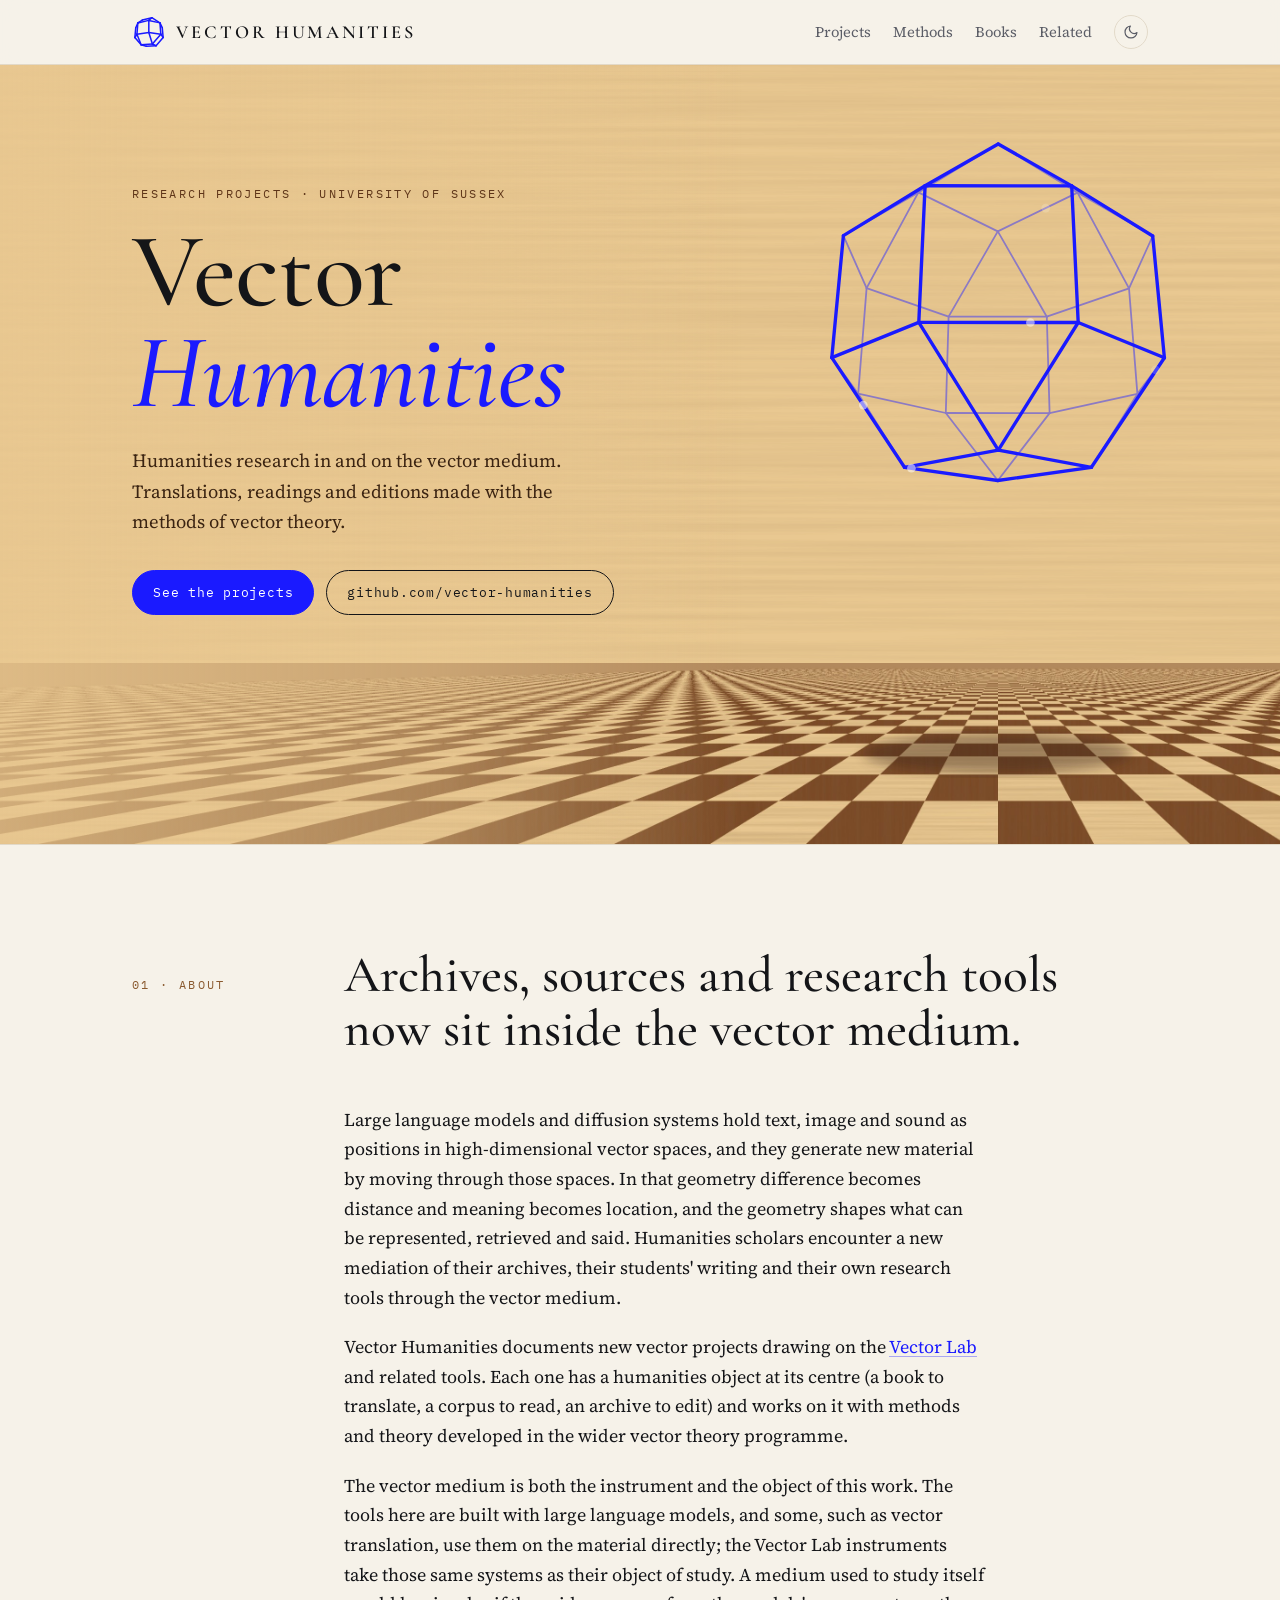
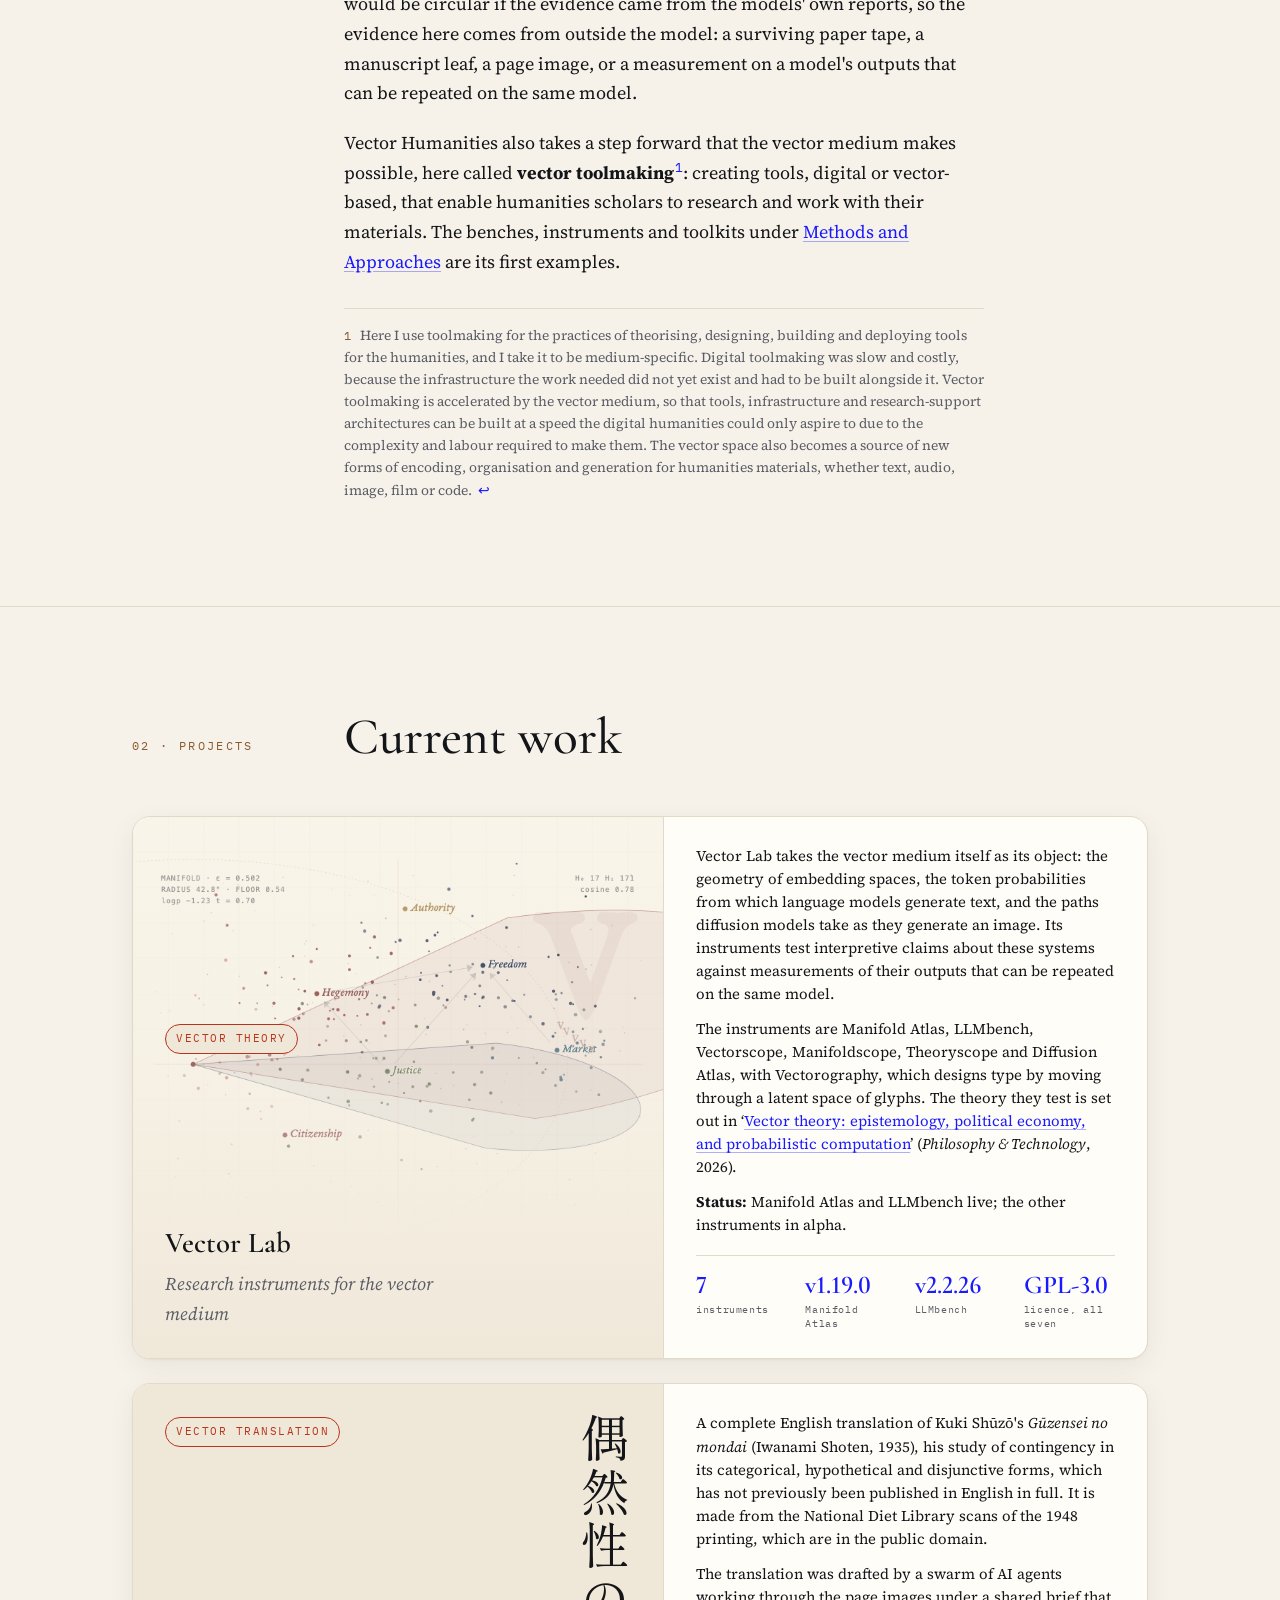
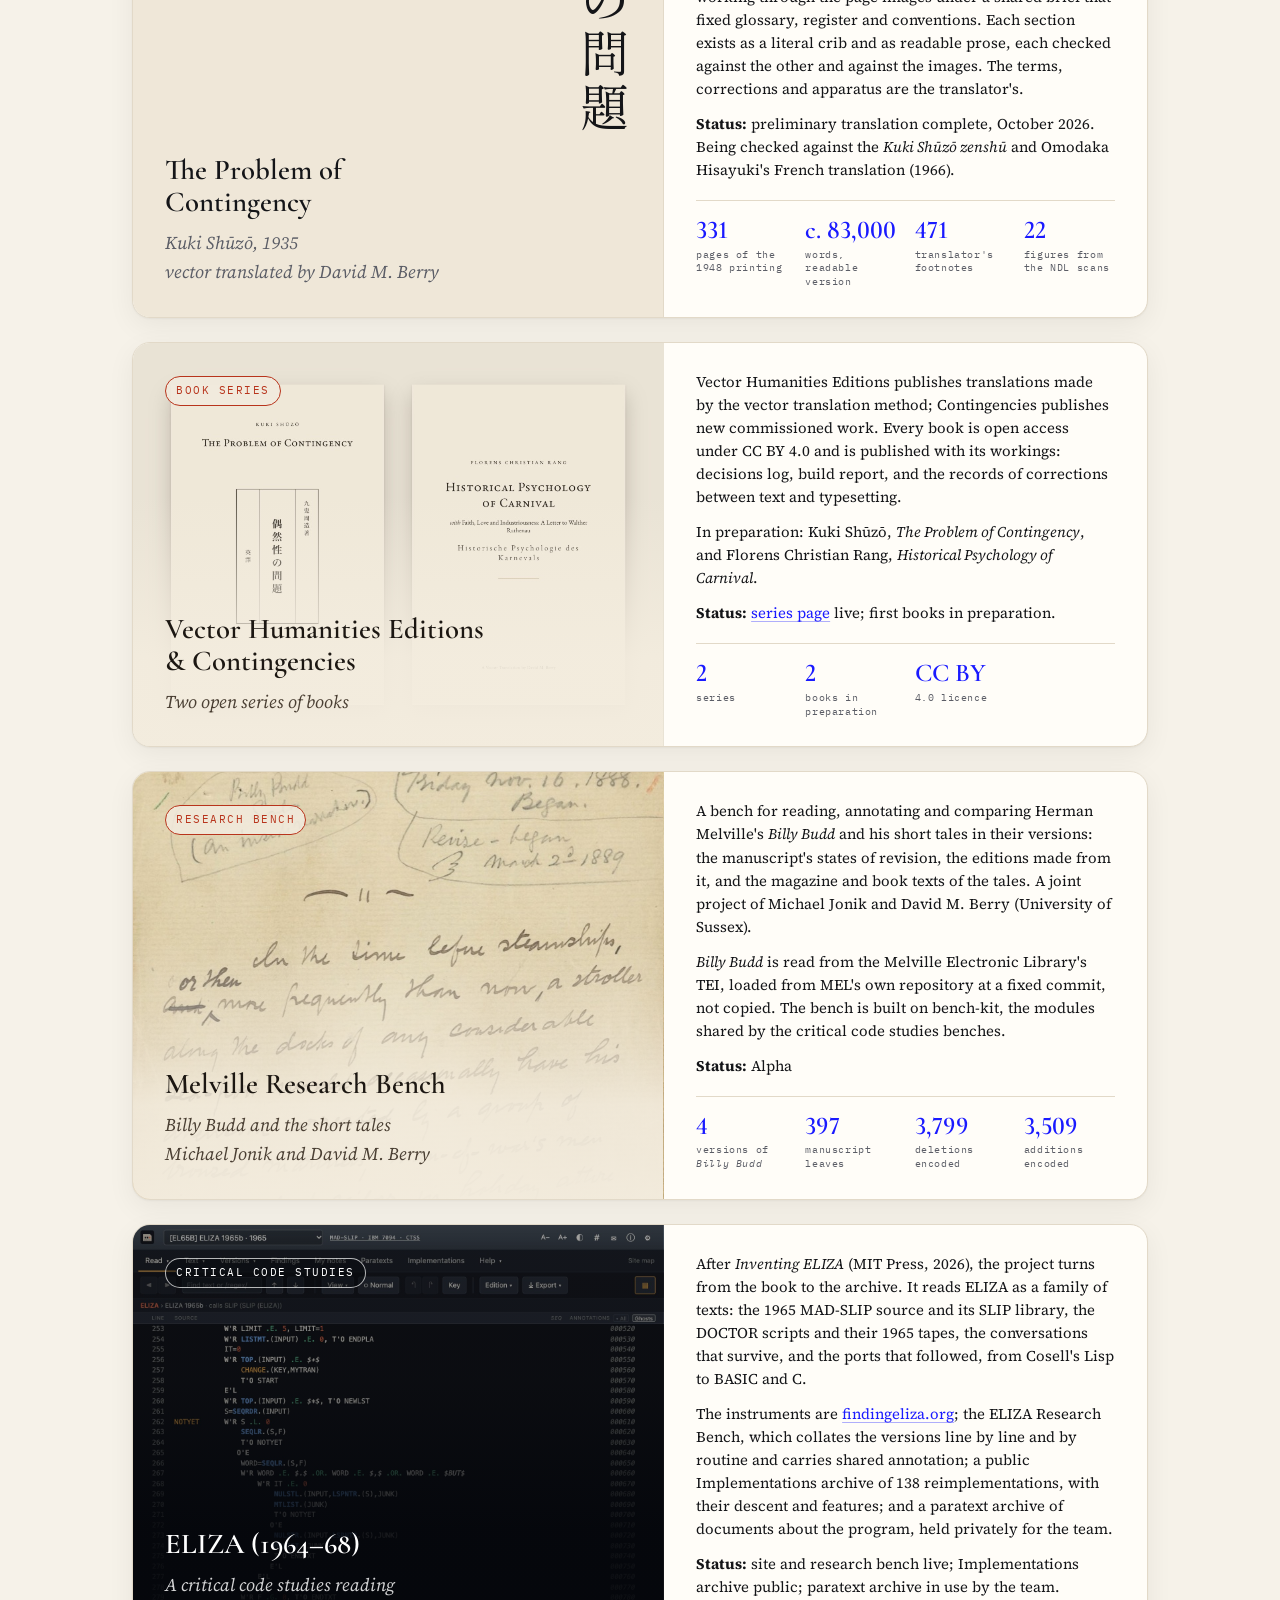
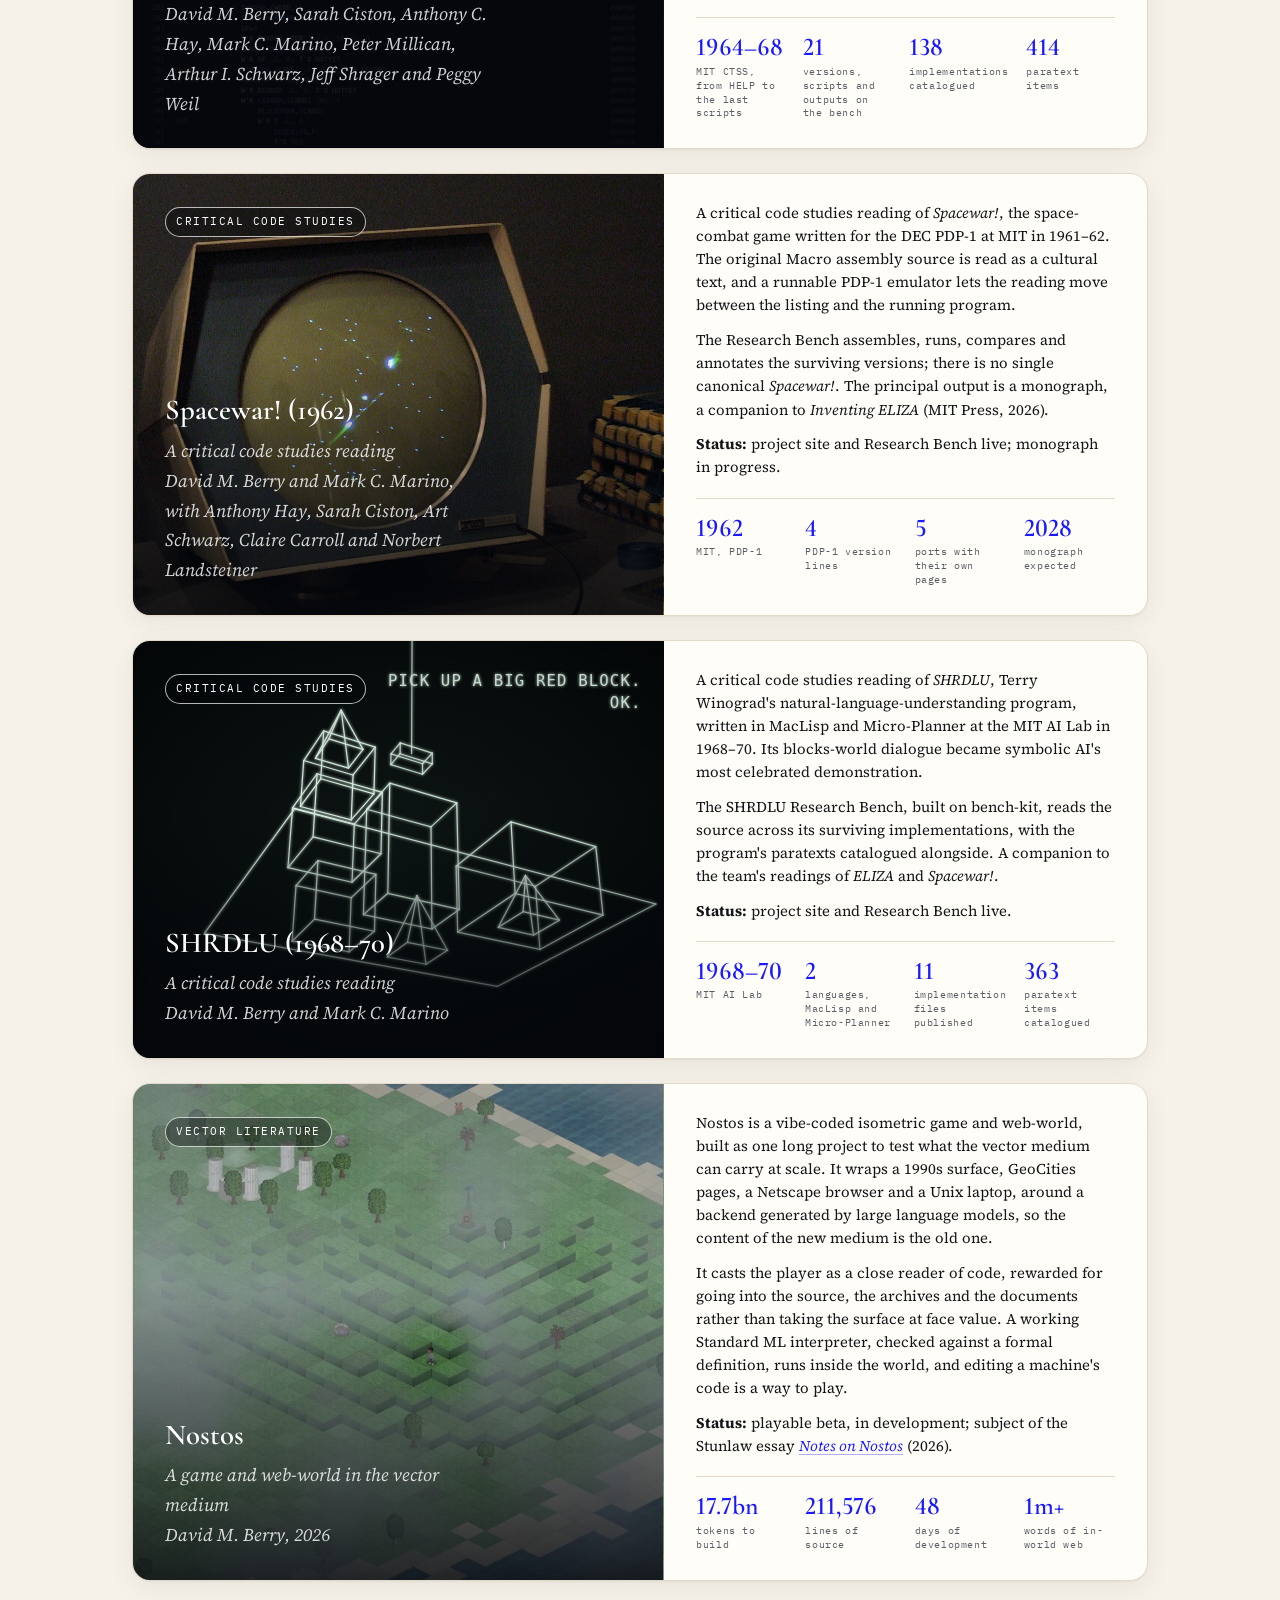
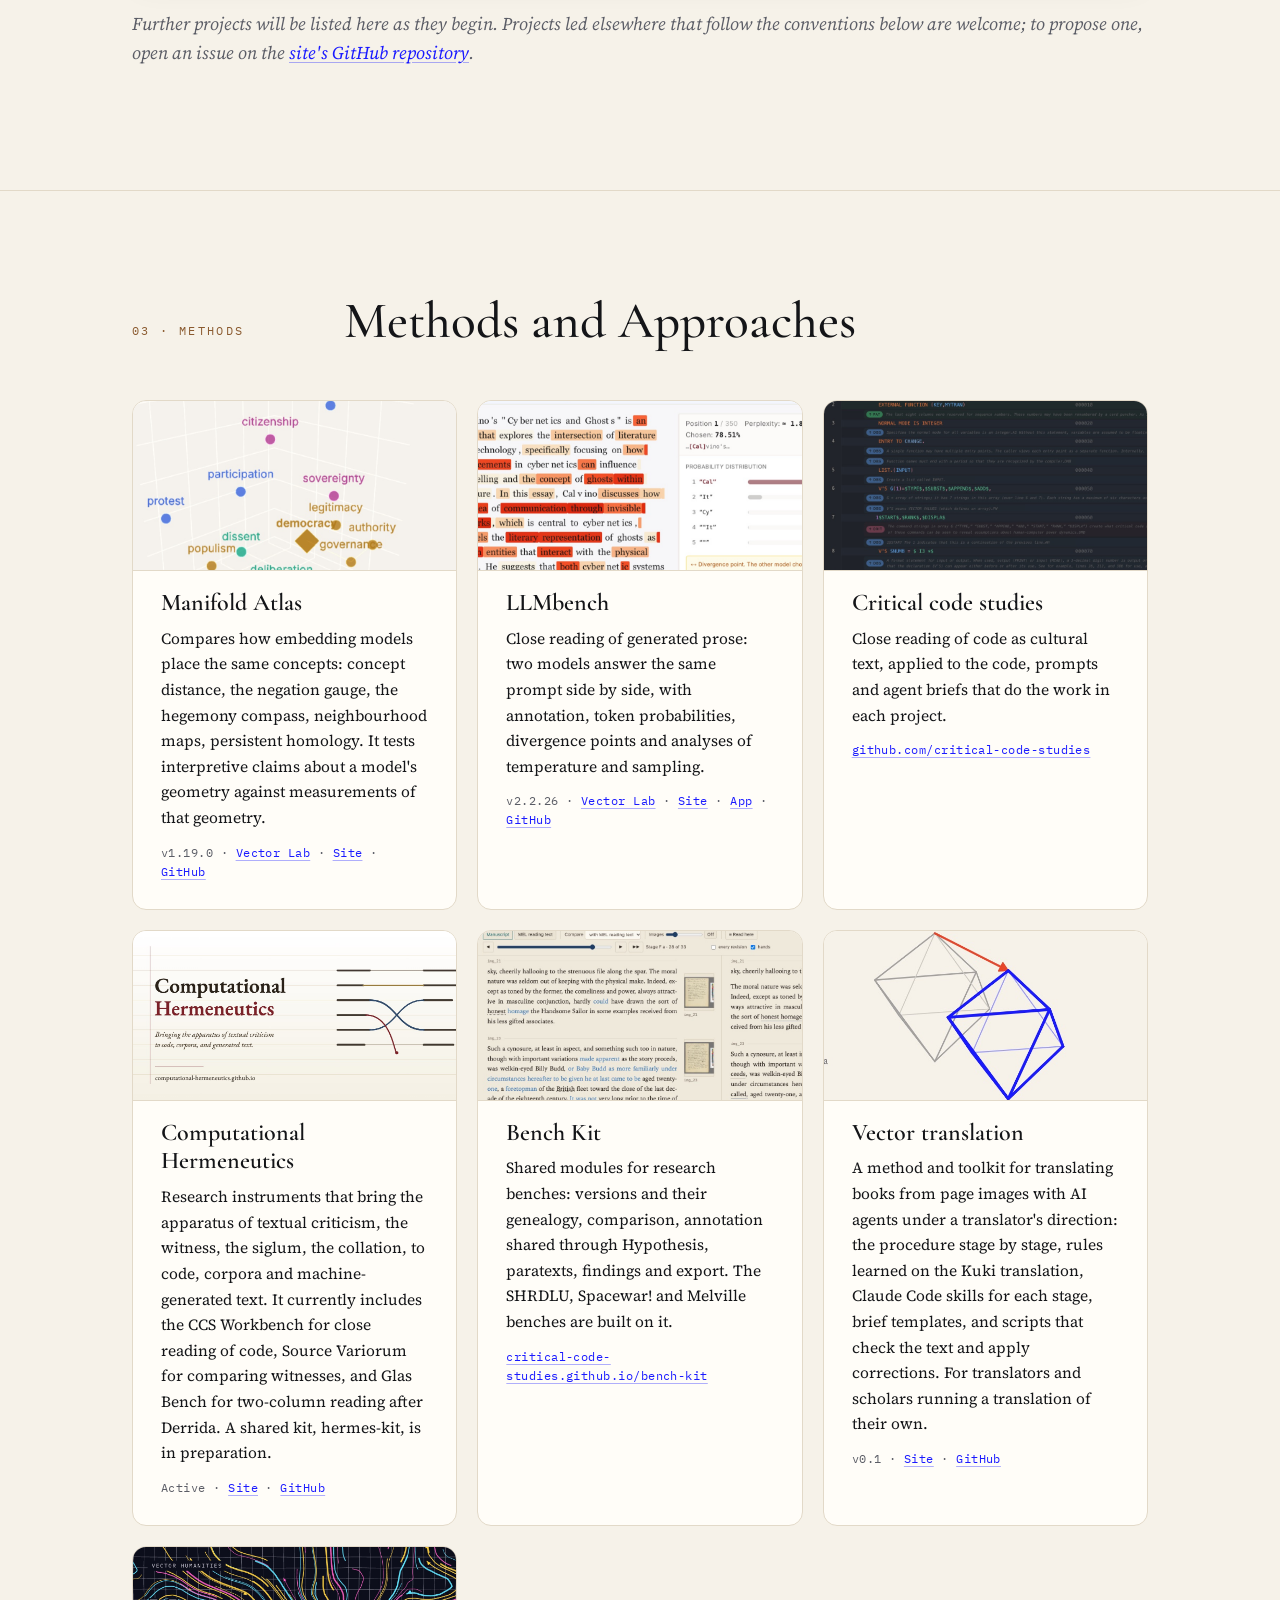
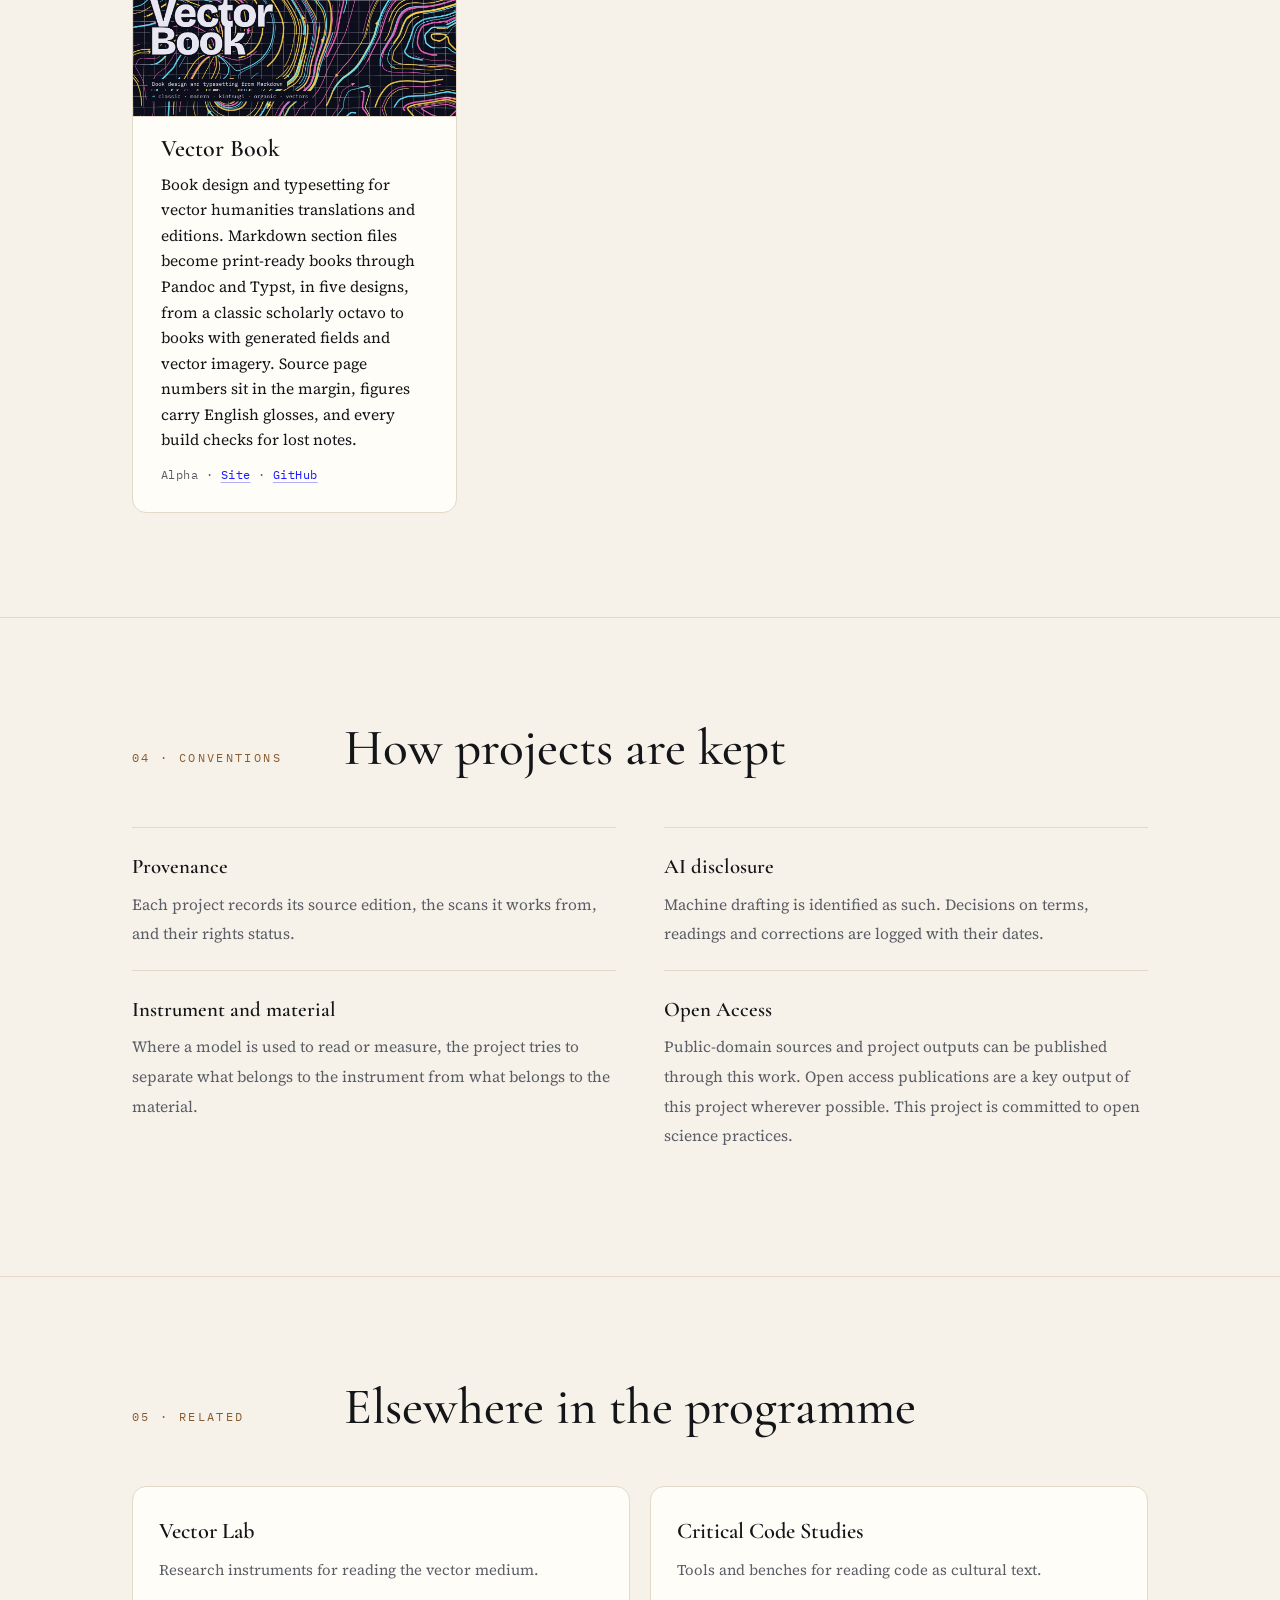
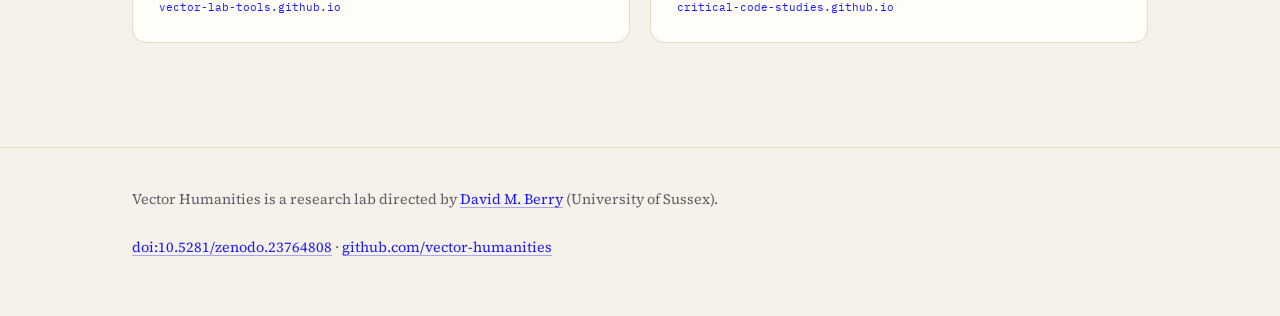
==== commit ec9e5941: "DOI in the footer, README and citation metadata" ====
--- a/index.html
+++ b/index.html
@@ -394,7 +394,7 @@
 <footer class="site-footer">
   <div class="wrap">
     <p>Vector Humanities is a research lab directed by <a href="https://github.com/dmberry">David M. Berry</a> (University of Sussex).</p>
-    <p><a href="https://github.com/vector-humanities">github.com/vector-humanities</a></p>
+    <p><a href="https://doi.org/10.5281/zenodo.23764808">doi:10.5281/zenodo.23764808</a> · <a href="https://github.com/vector-humanities">github.com/vector-humanities</a></p>
   </div>
 </footer>
 
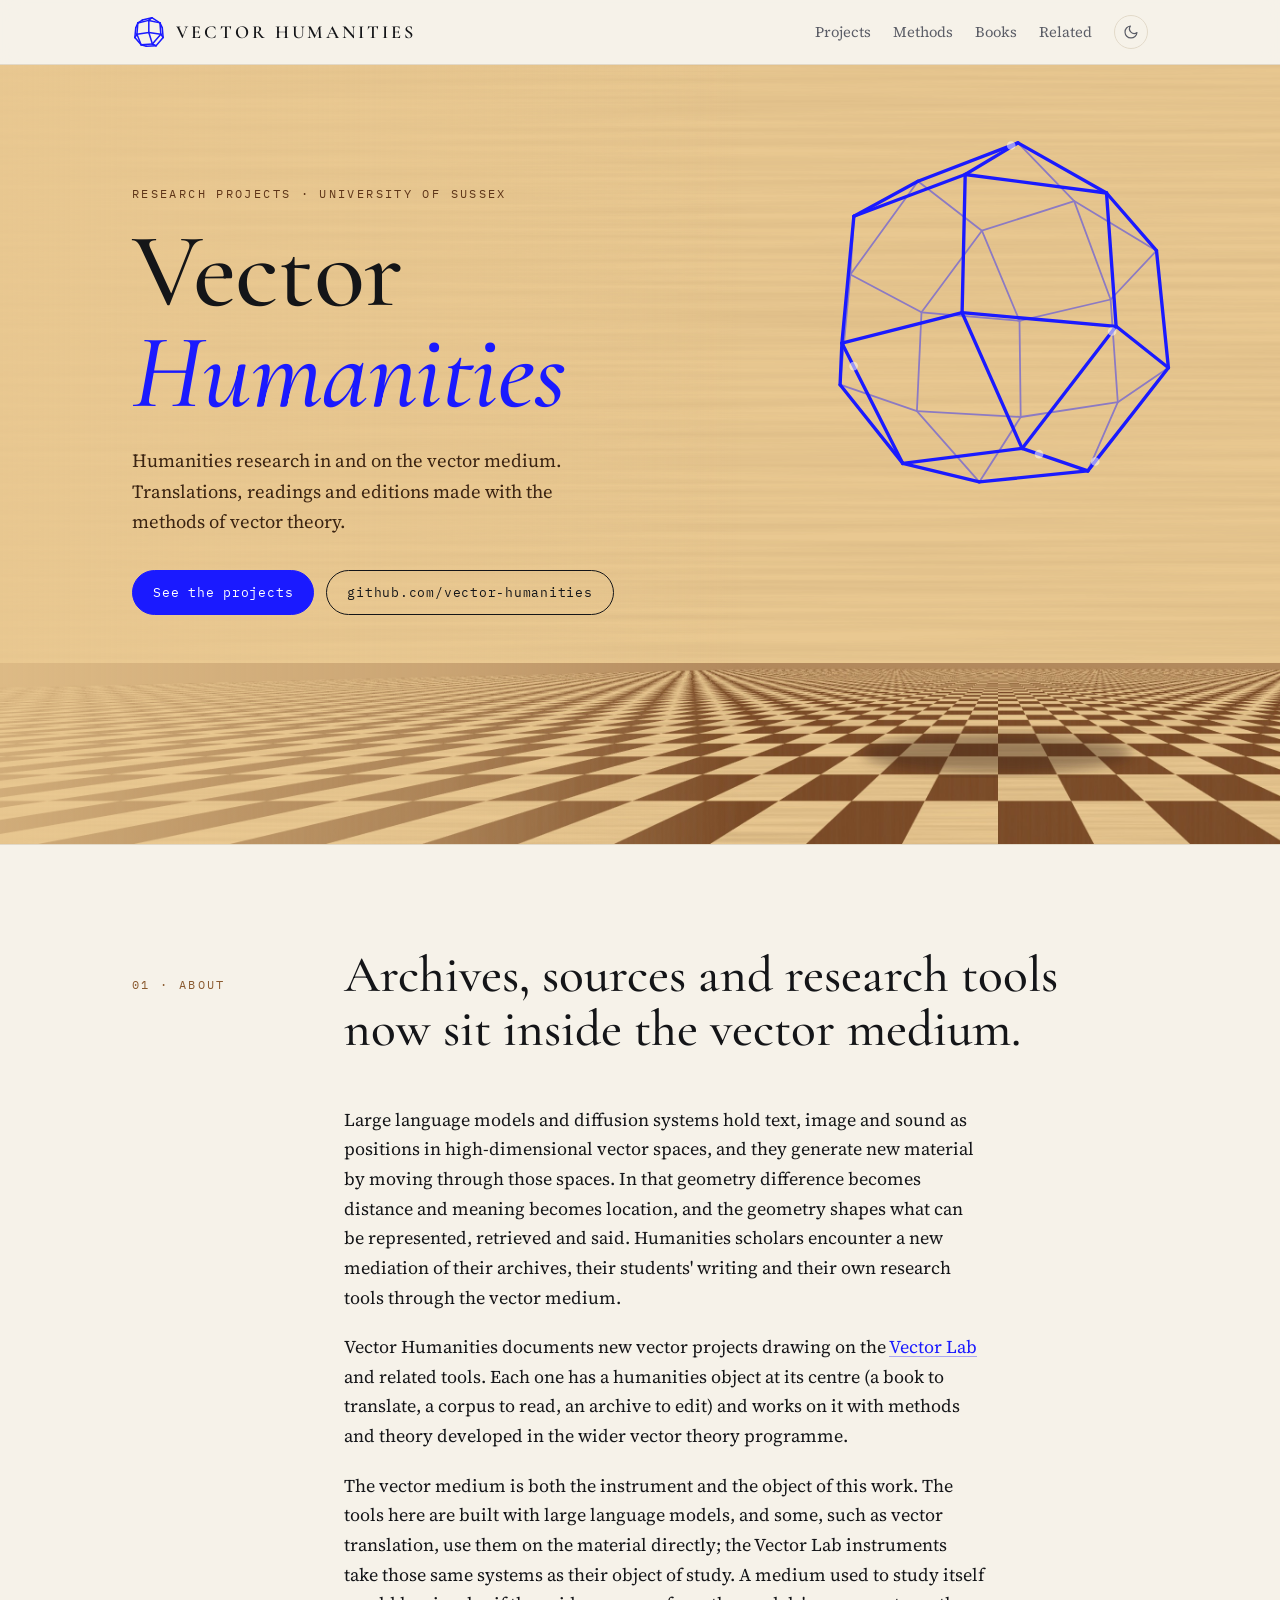
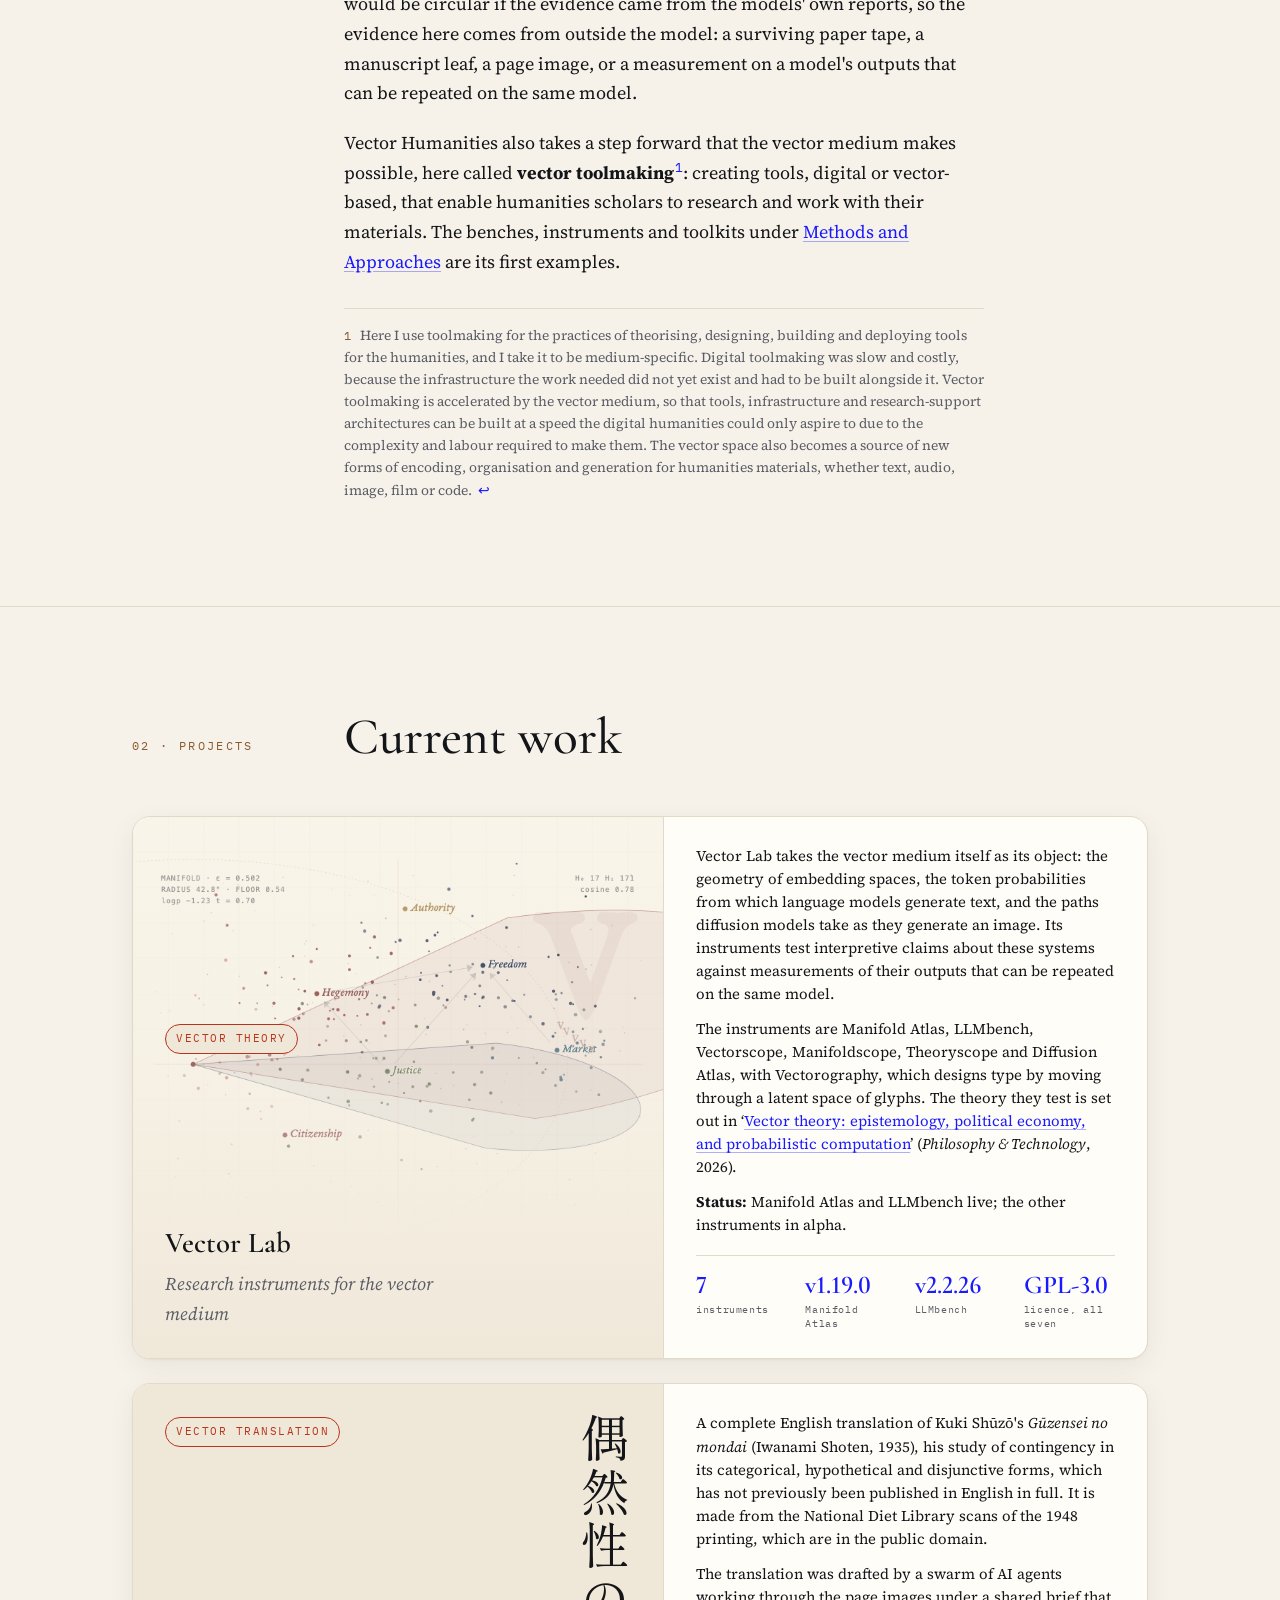
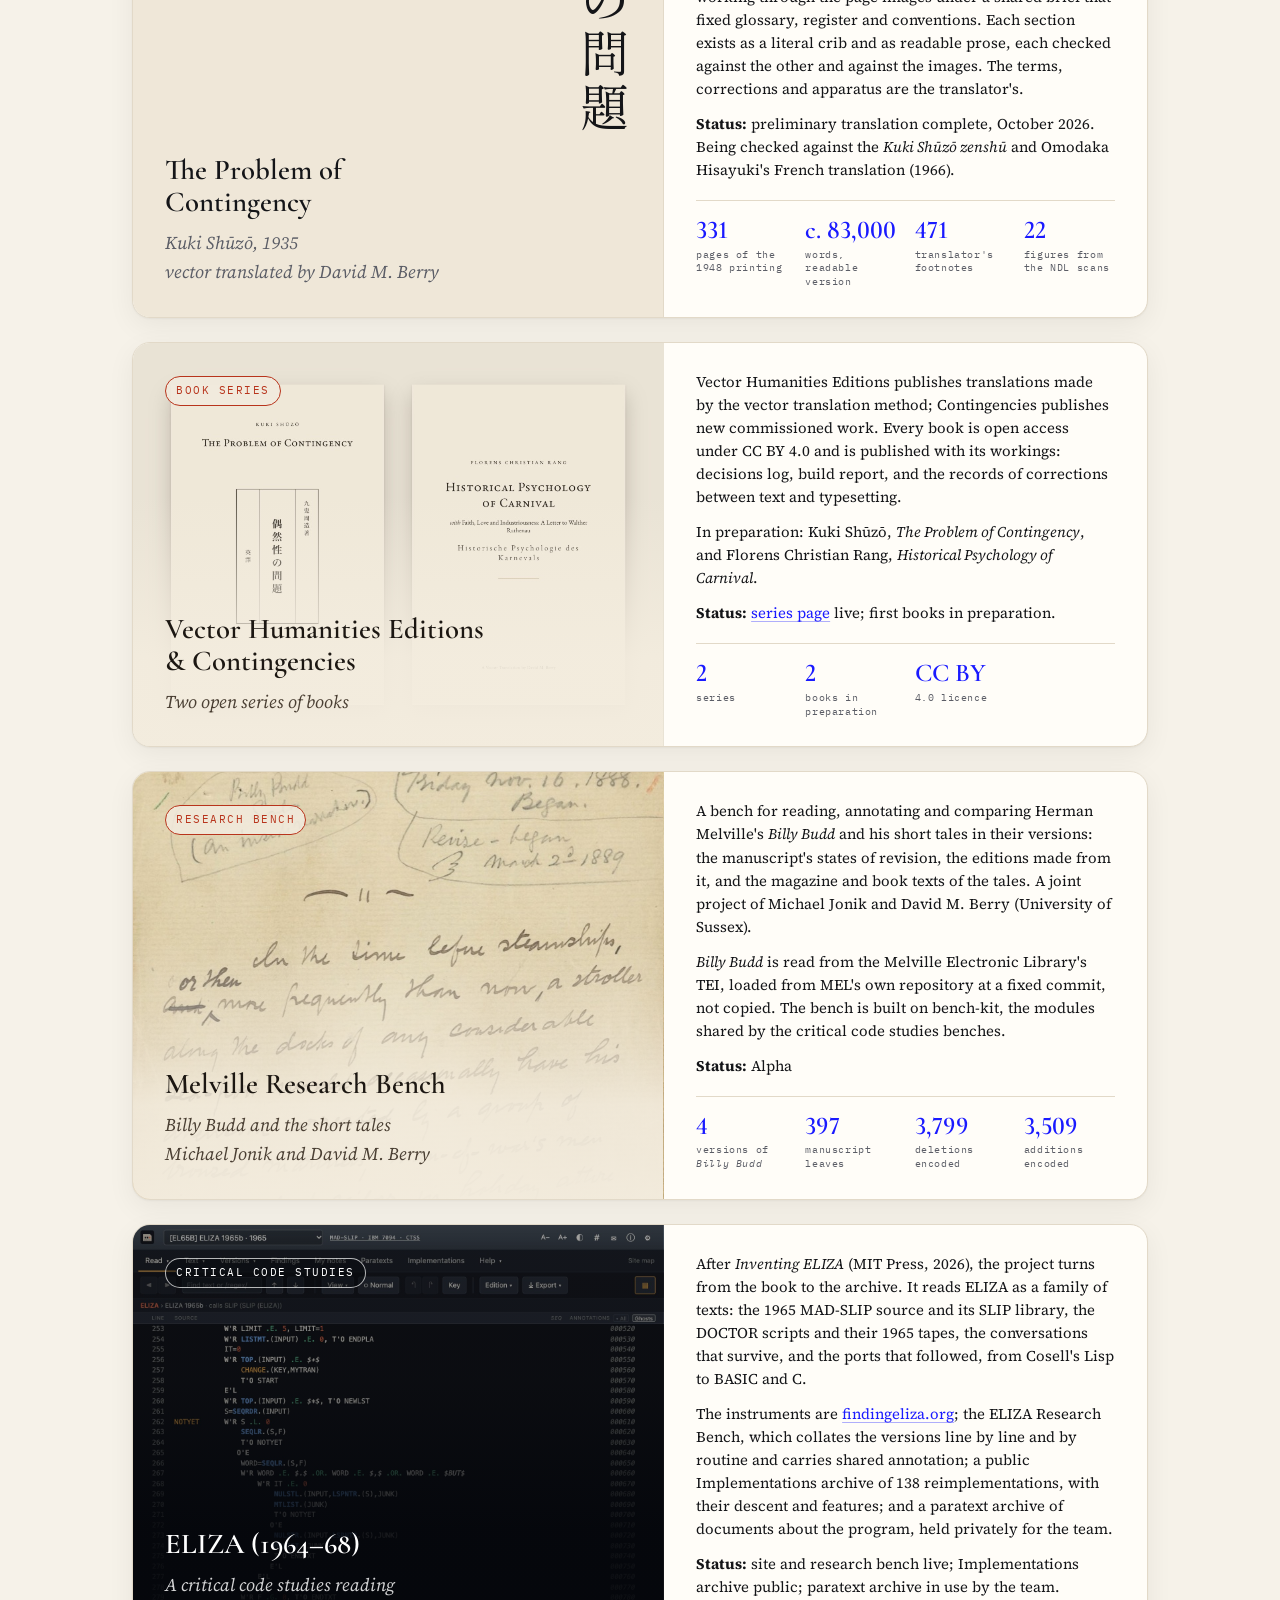
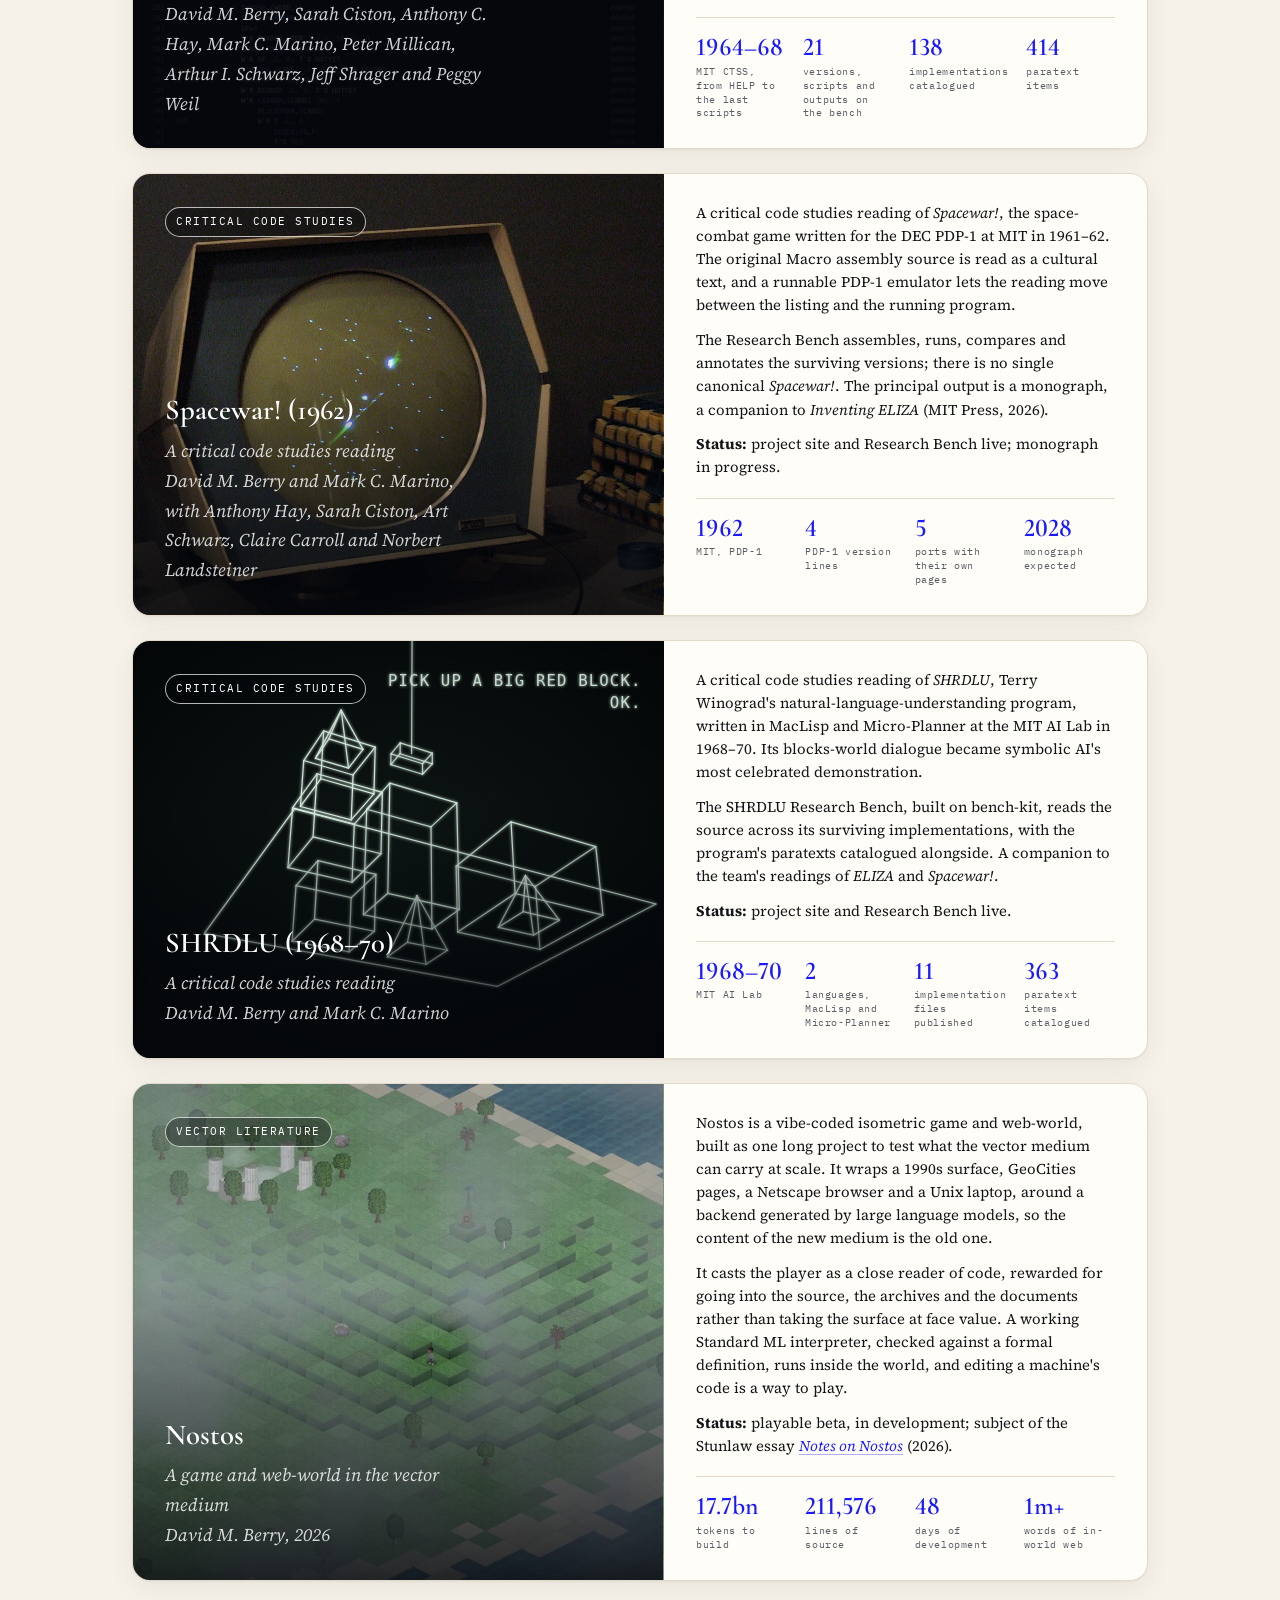
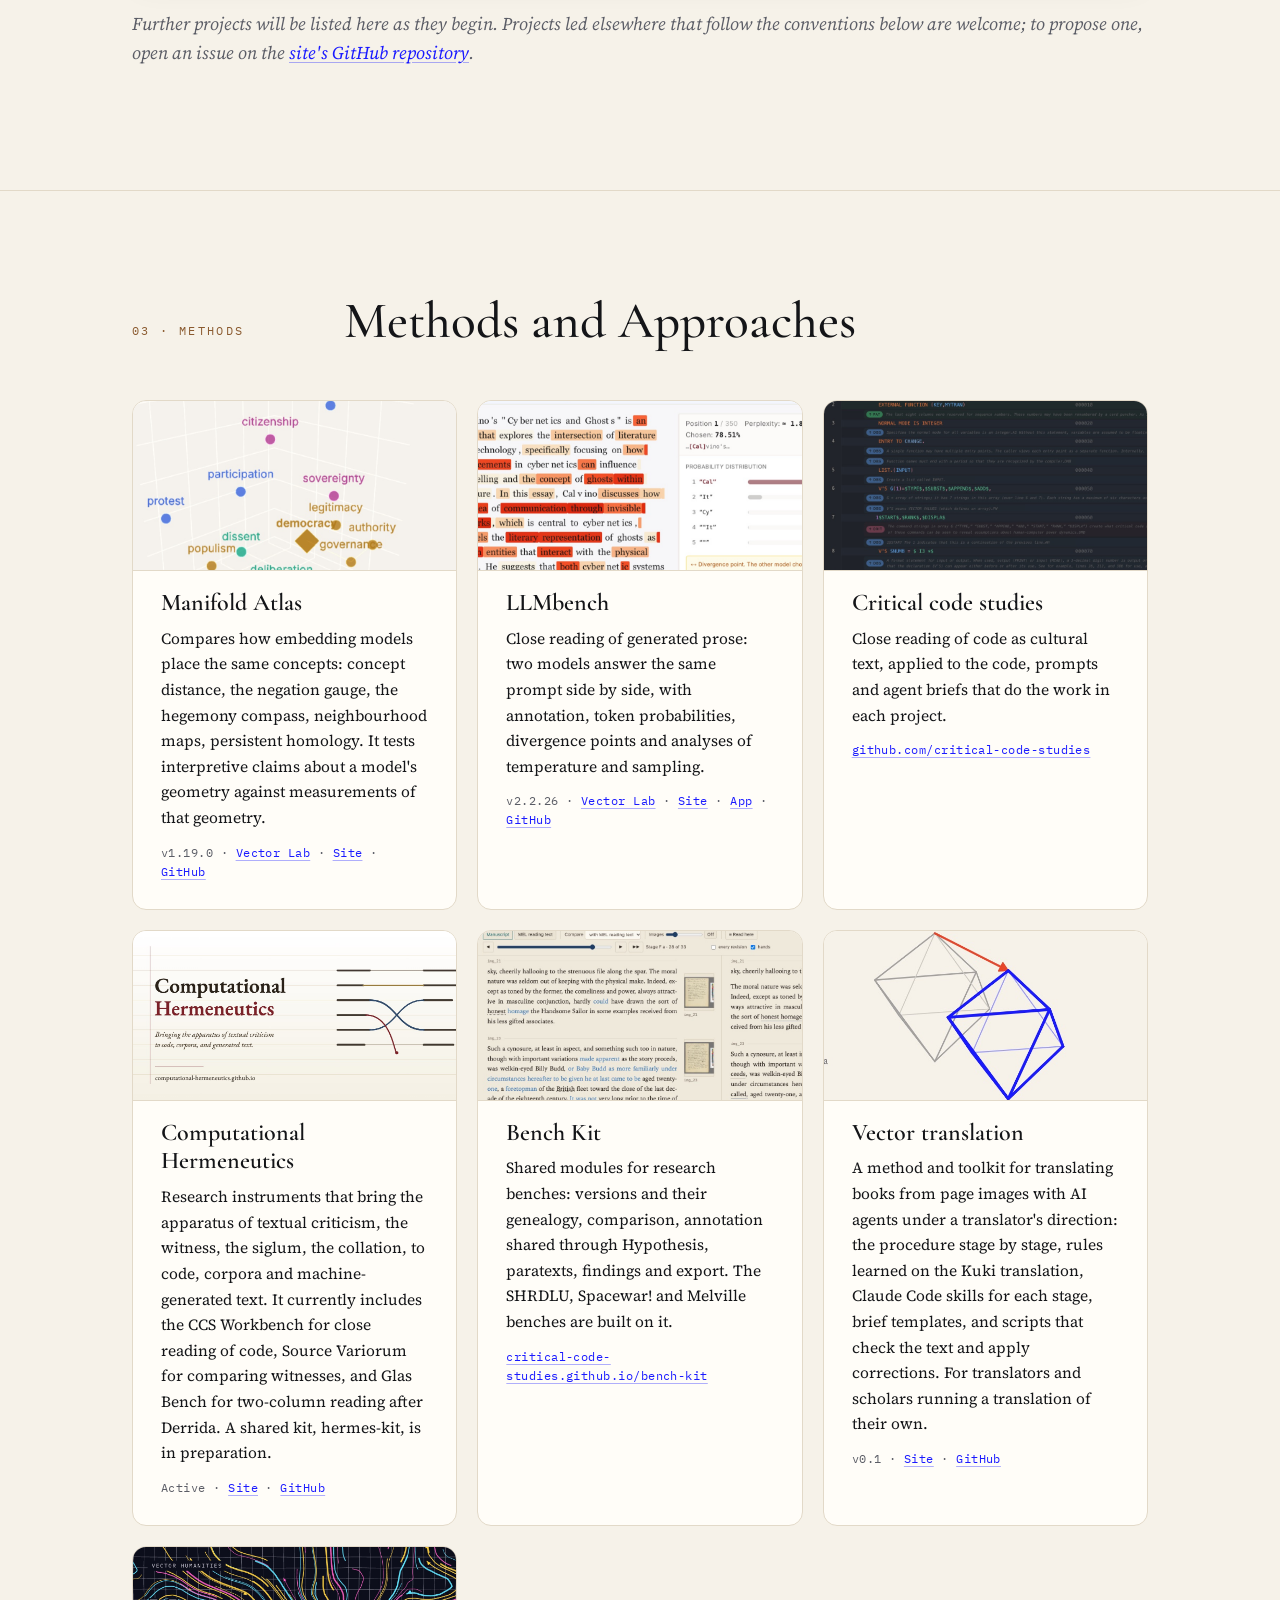
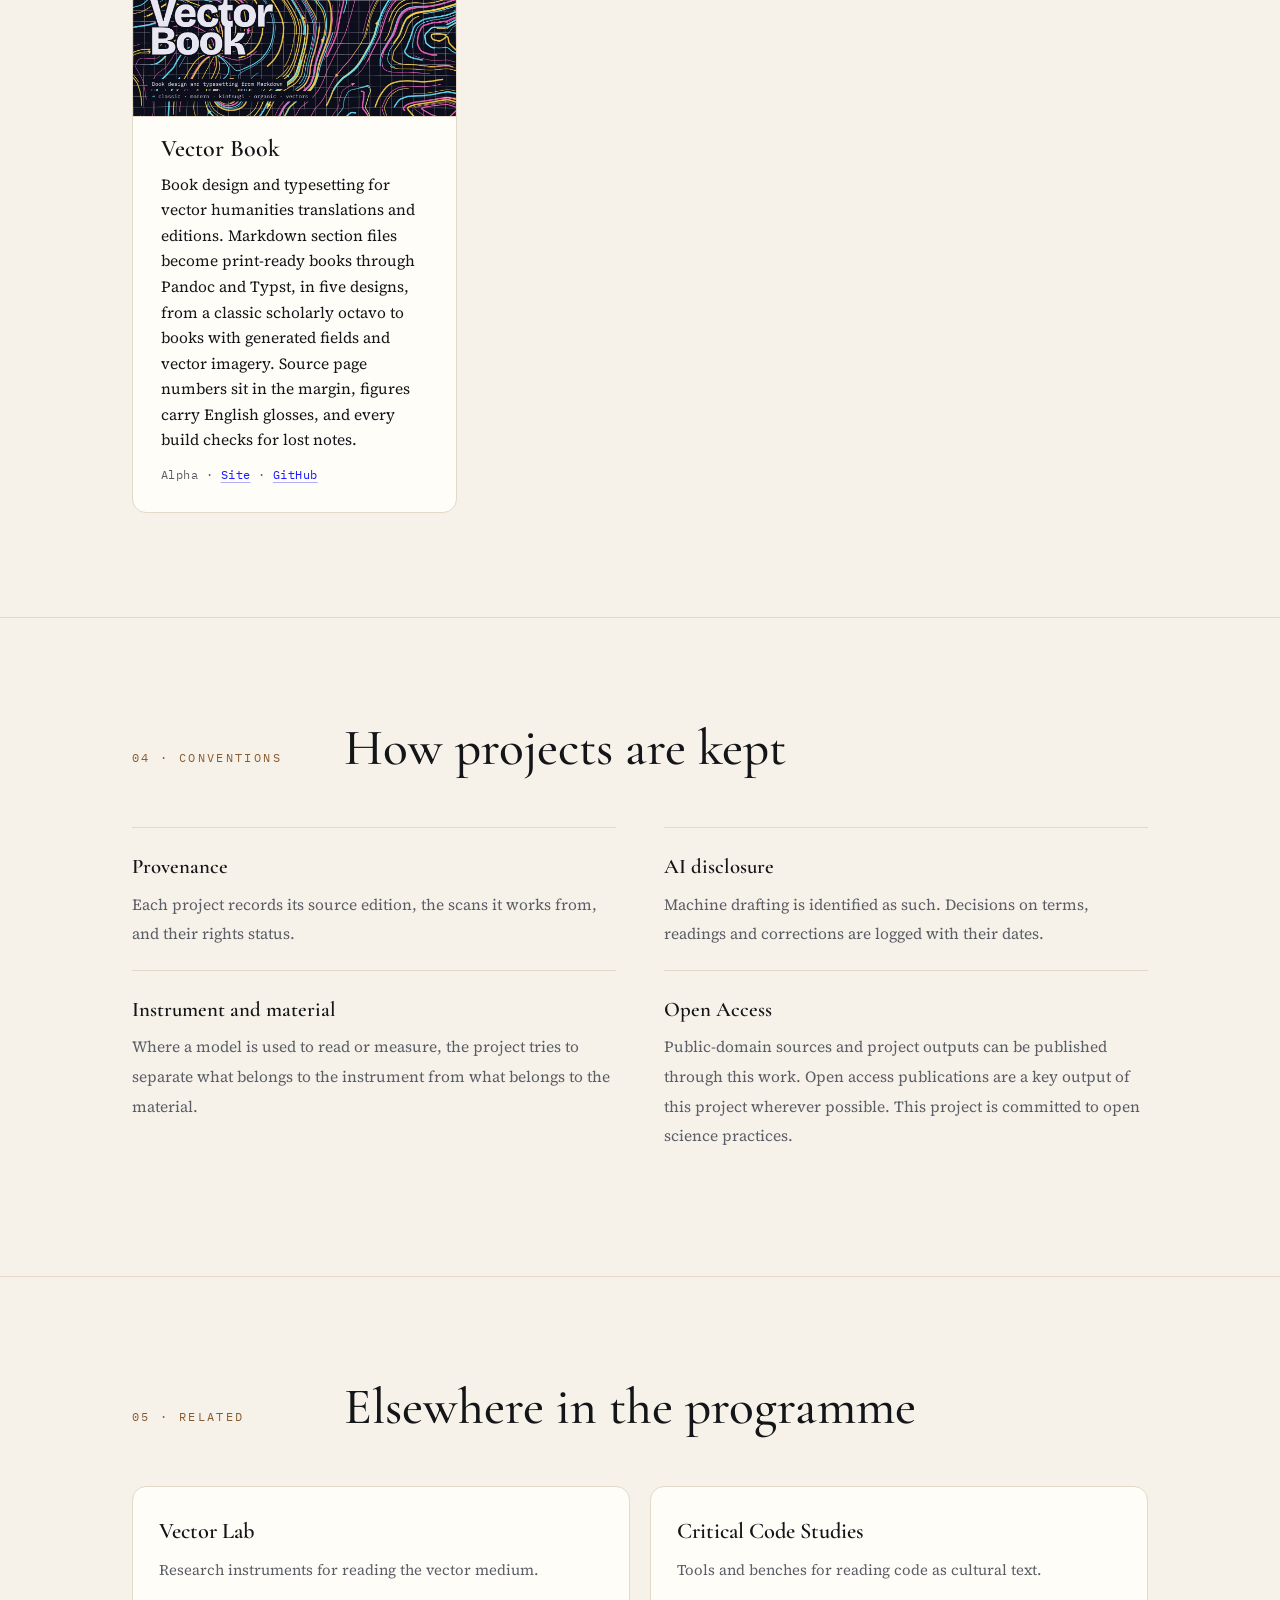
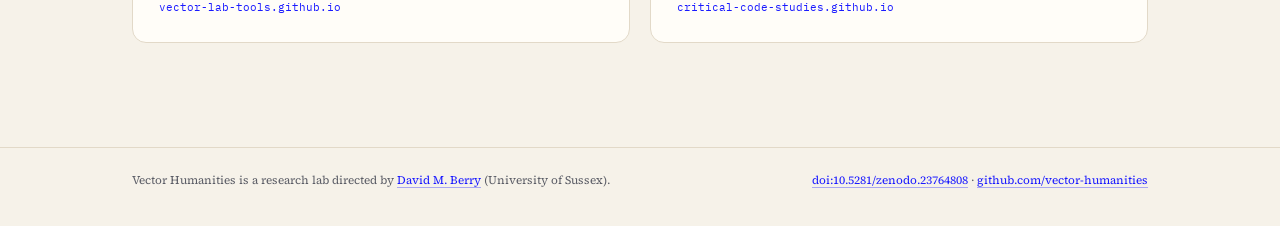
==== commit 55a78d7f: "Footer: small type" ====
--- a/index.html
+++ b/index.html
@@ -28,7 +28,7 @@
   <link rel="stylesheet" href="https://fonts.googleapis.com/css2?family=Cormorant+Garamond:ital,wght@0,500;0,600;1,500&family=IBM+Plex+Mono:wght@400&family=Source+Serif+4:ital,opsz,wght@0,8..60,400;0,8..60,600;1,8..60,400&display=swap">
   <link rel="stylesheet" href="https://fonts.googleapis.com/css2?family=Shippori+Mincho:wght@500&display=swap&text=%E5%81%B6%E7%84%B6%E6%80%A7%E3%81%AE%E5%95%8F%E9%A1%8C">
   <link rel="preload" as="image" href="assets/floor.jpg">
-  <link rel="stylesheet" href="assets/style.css?v=7">
+  <link rel="stylesheet" href="assets/style.css?v=8">
 </head>
 <body>
 
--- a/assets/style.css
+++ b/assets/style.css
@@ -229,7 +229,7 @@
 
 /* Footer */
 
-.site-footer { border-top: 1px solid var(--rule); padding: 40px 0 56px; font-size: .9rem; color: var(--muted); }
+.site-footer { border-top: 1px solid var(--rule); padding: 24px 0 36px; font-size: .72rem; line-height: 1.5; color: var(--muted); }
 .site-footer .wrap { display: flex; justify-content: space-between; gap: 24px; flex-wrap: wrap; }
 .site-footer p { margin: 0; }
 
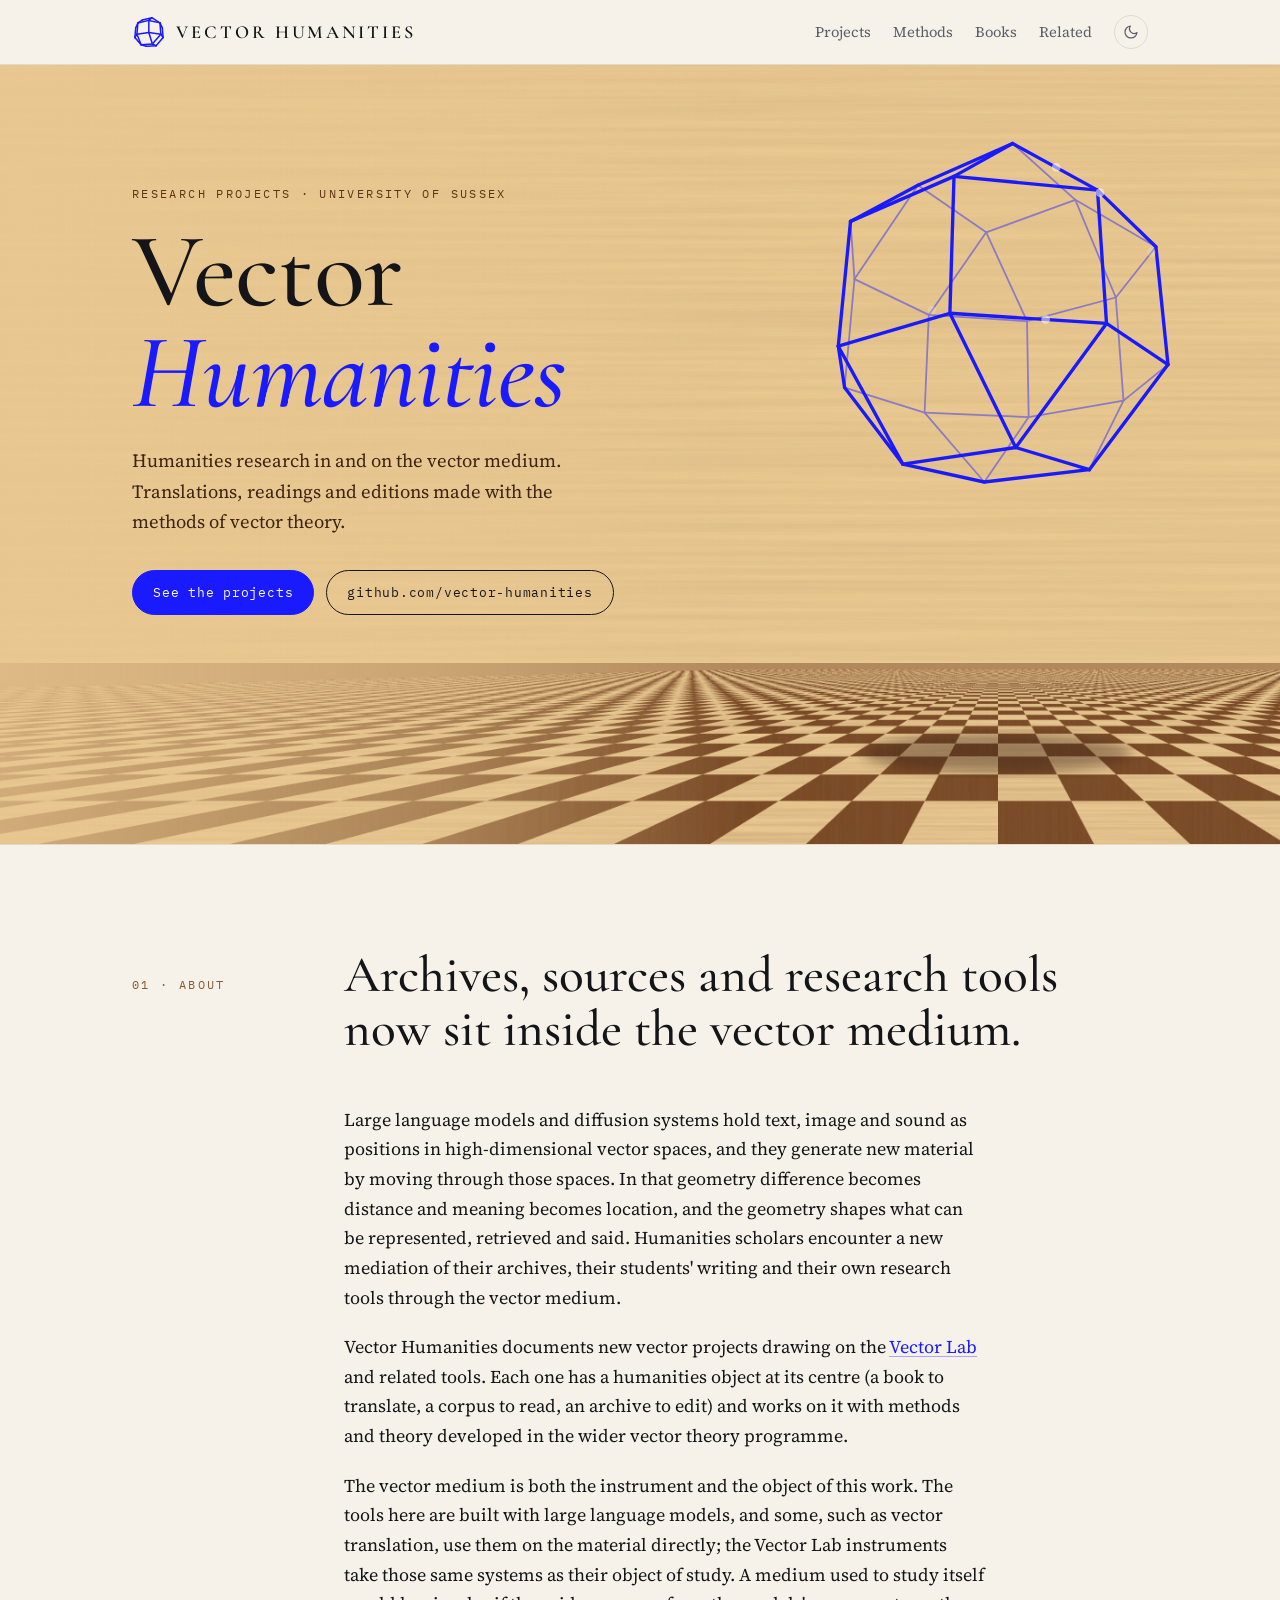
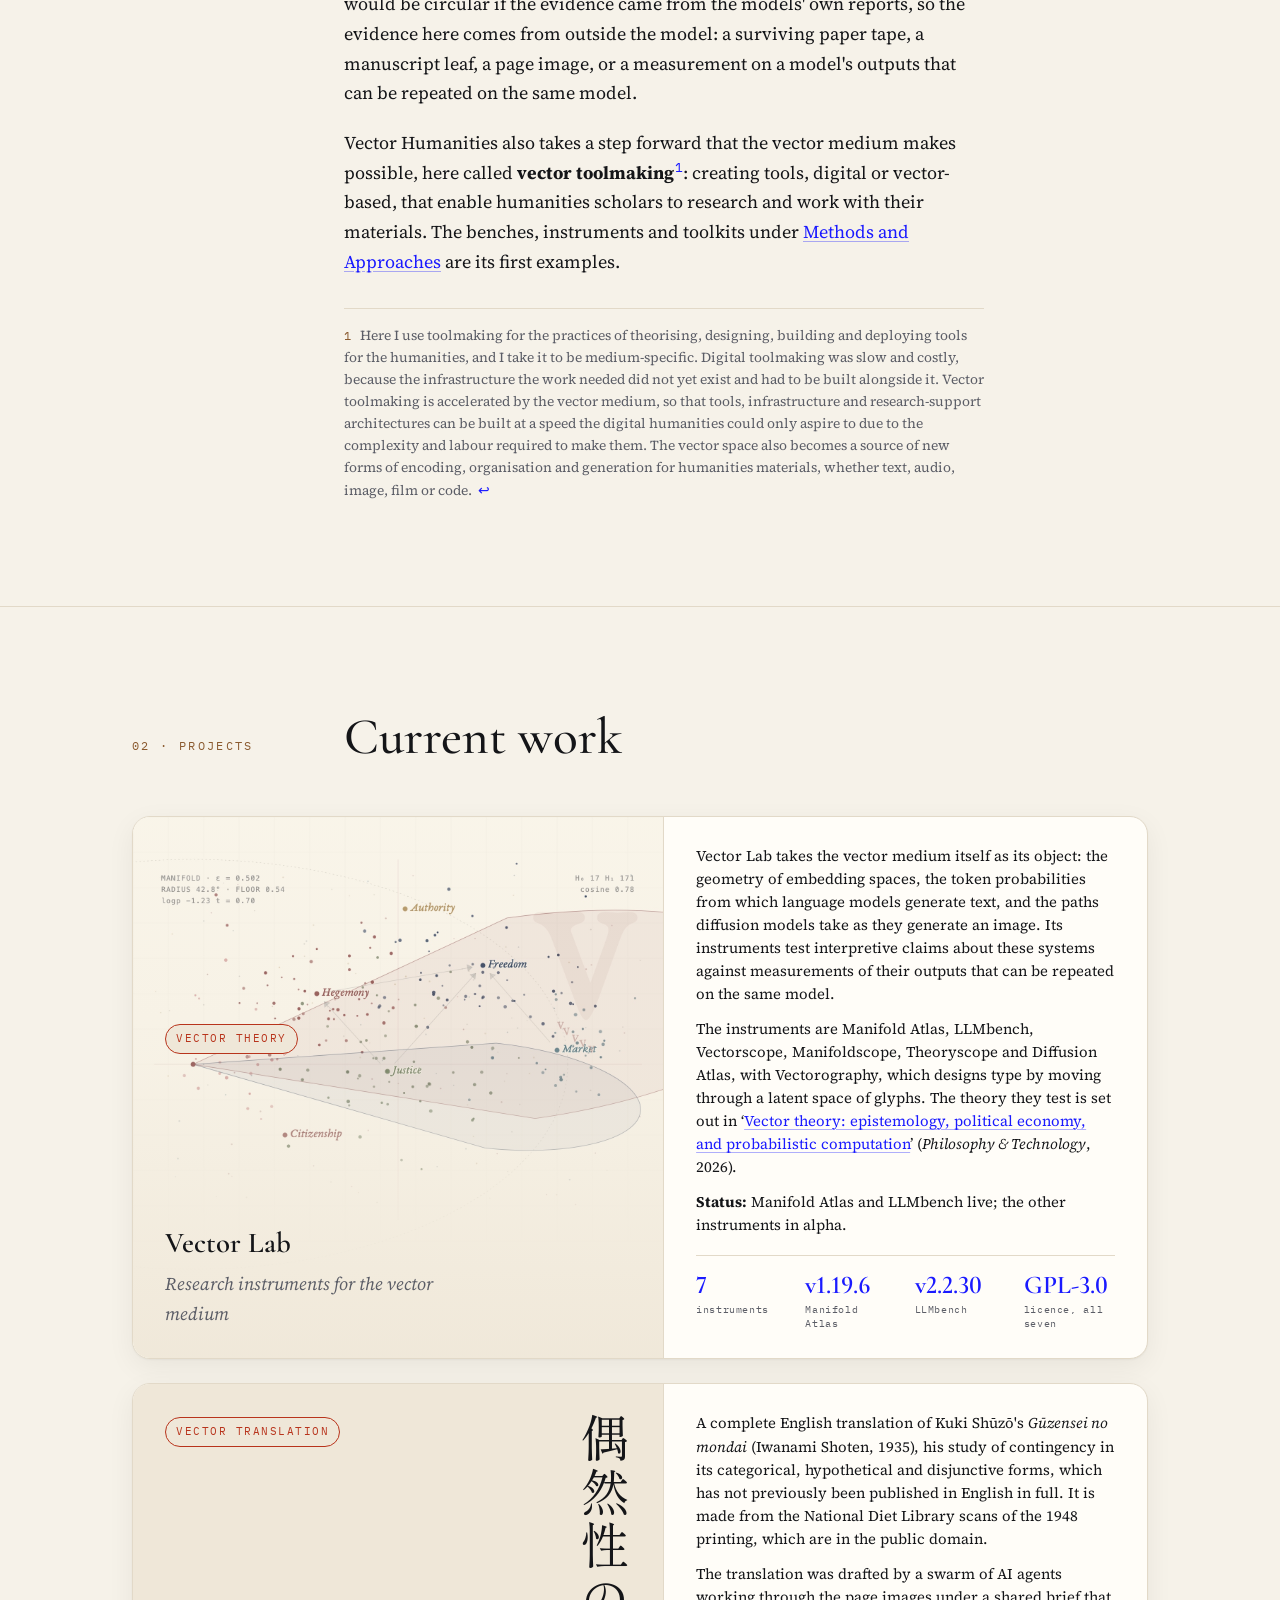
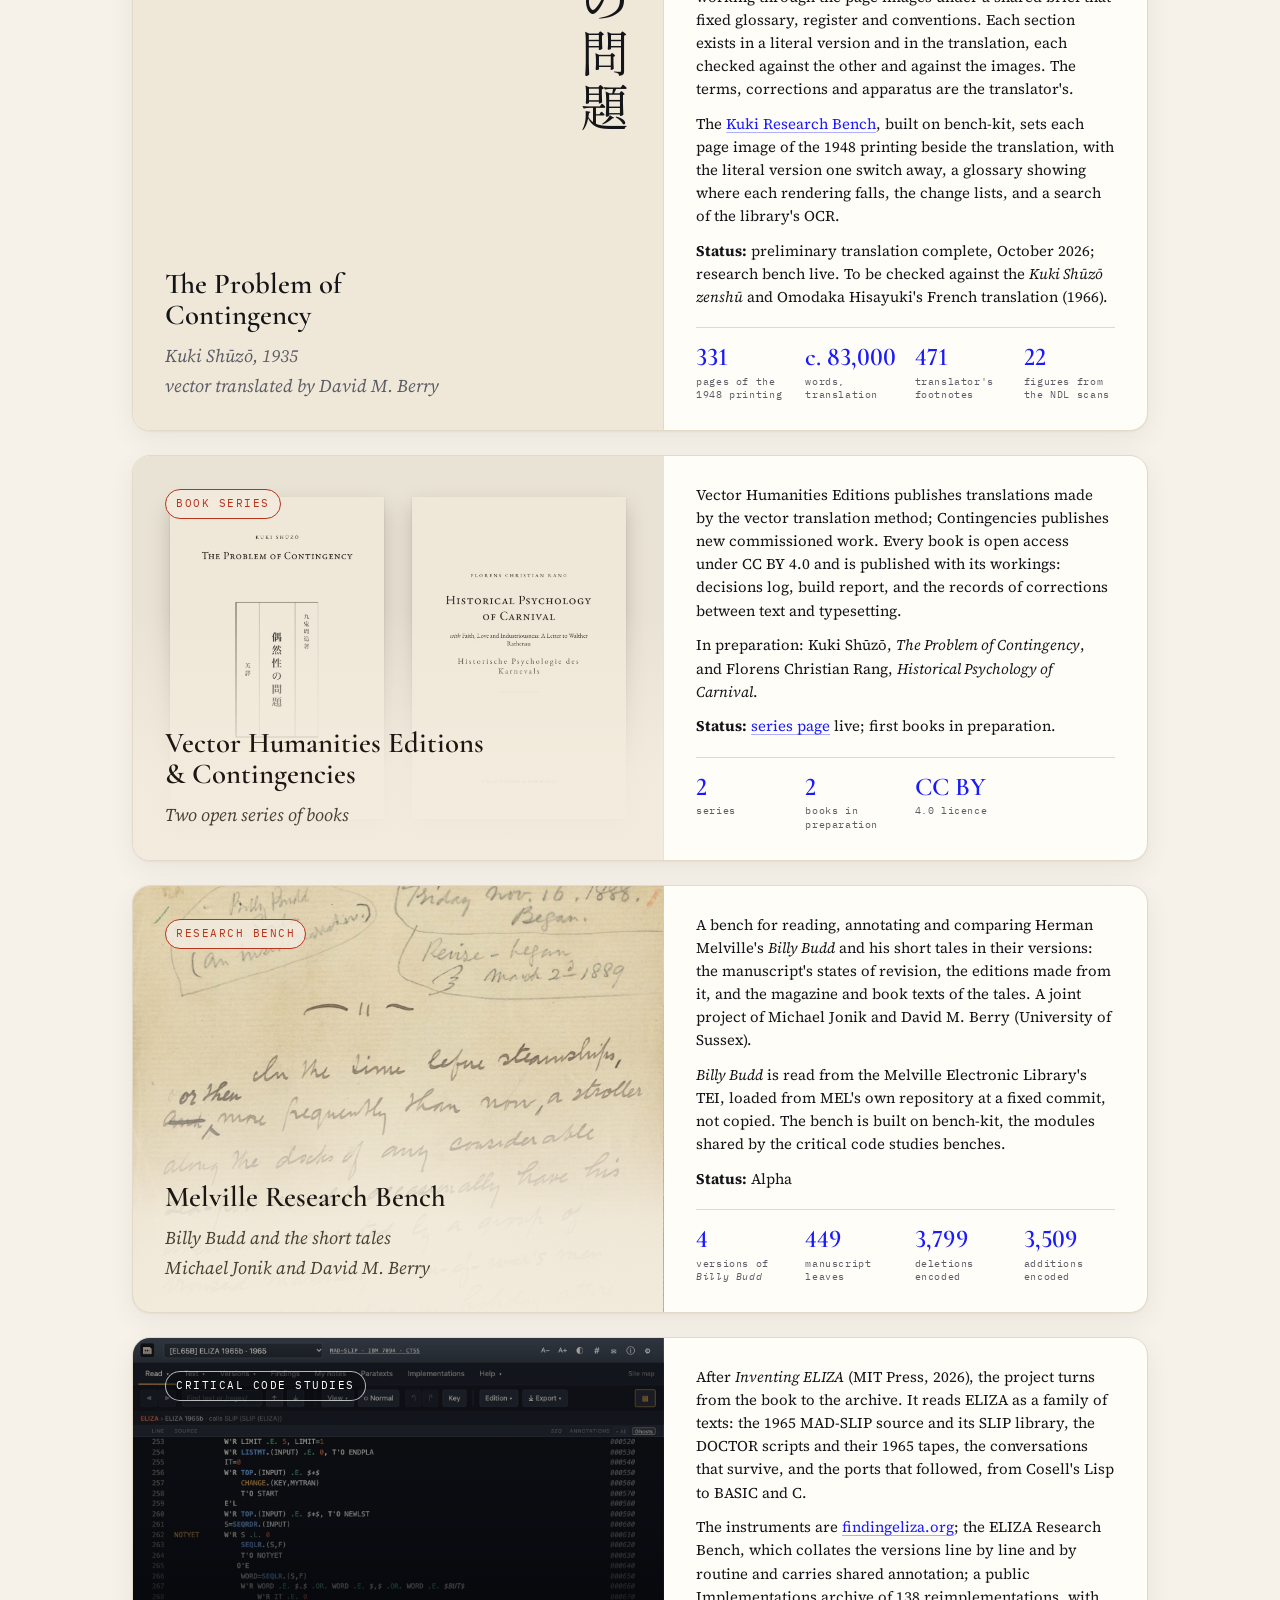
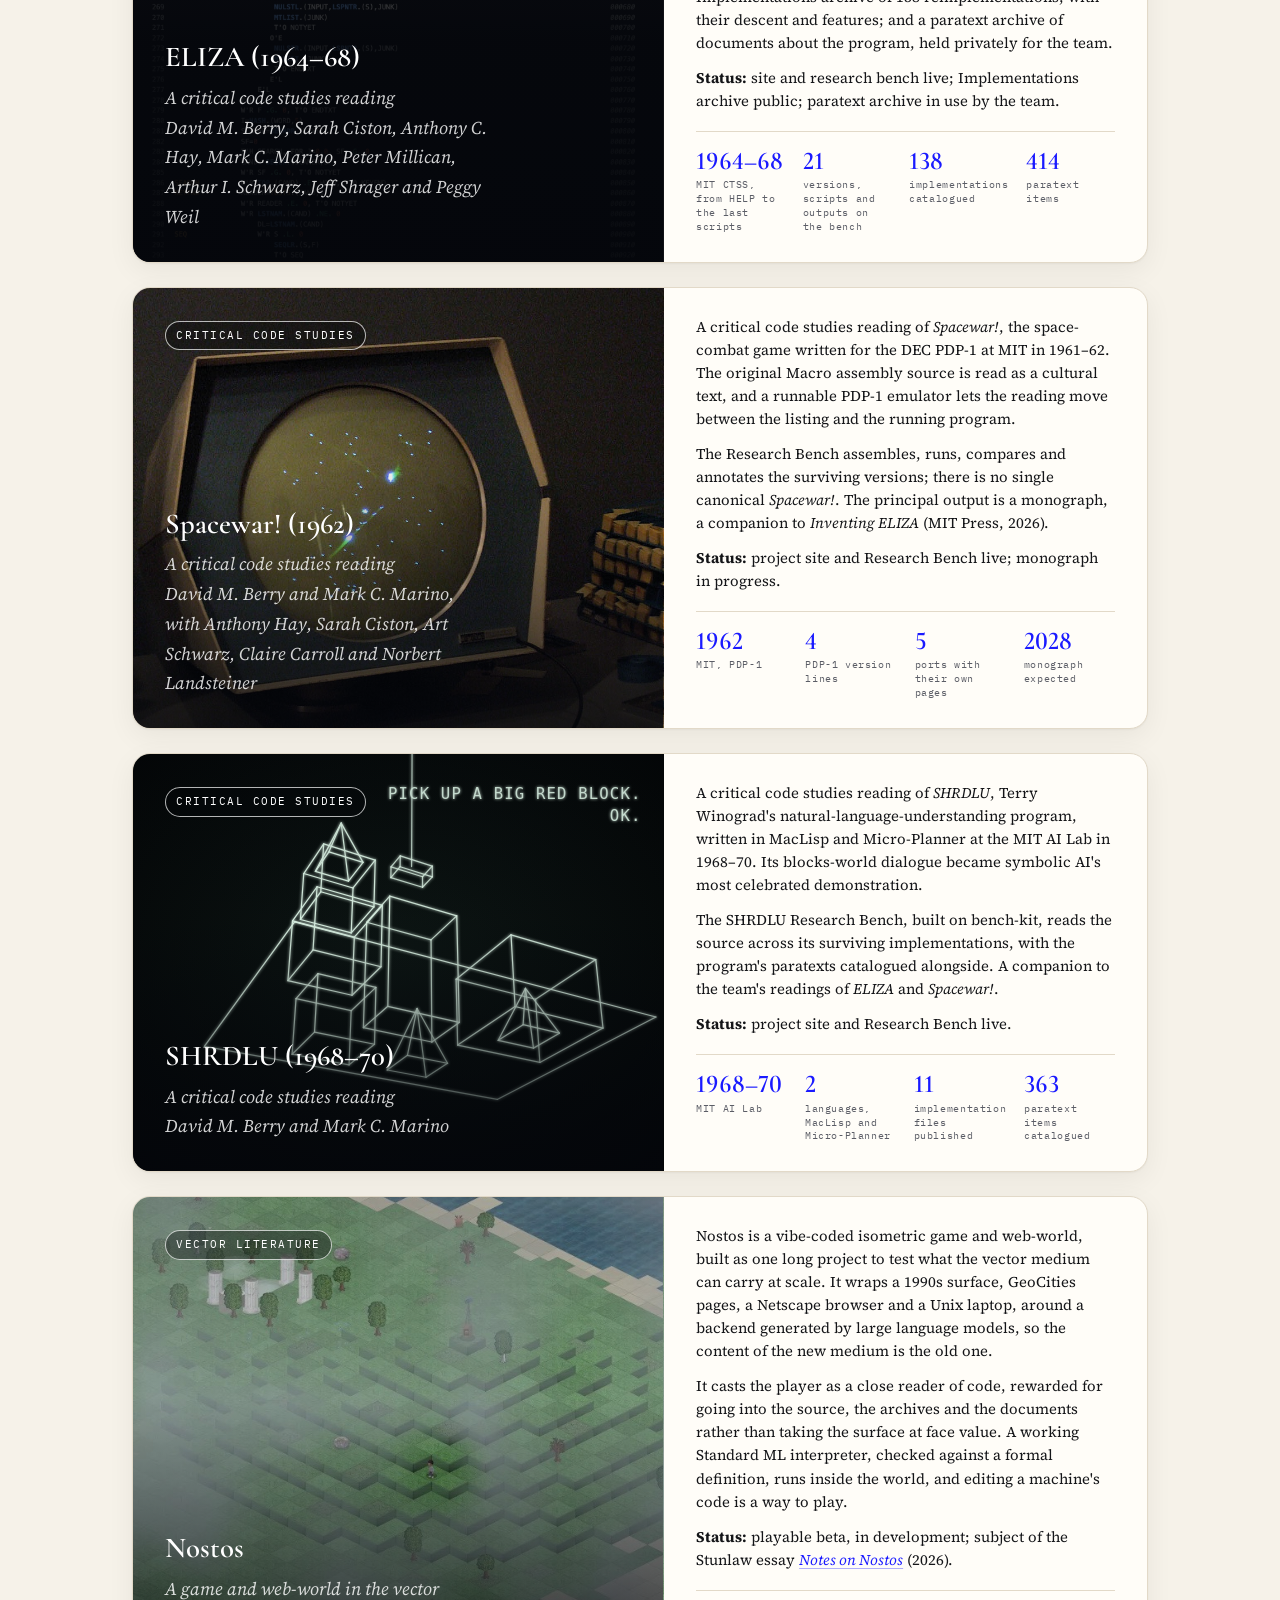
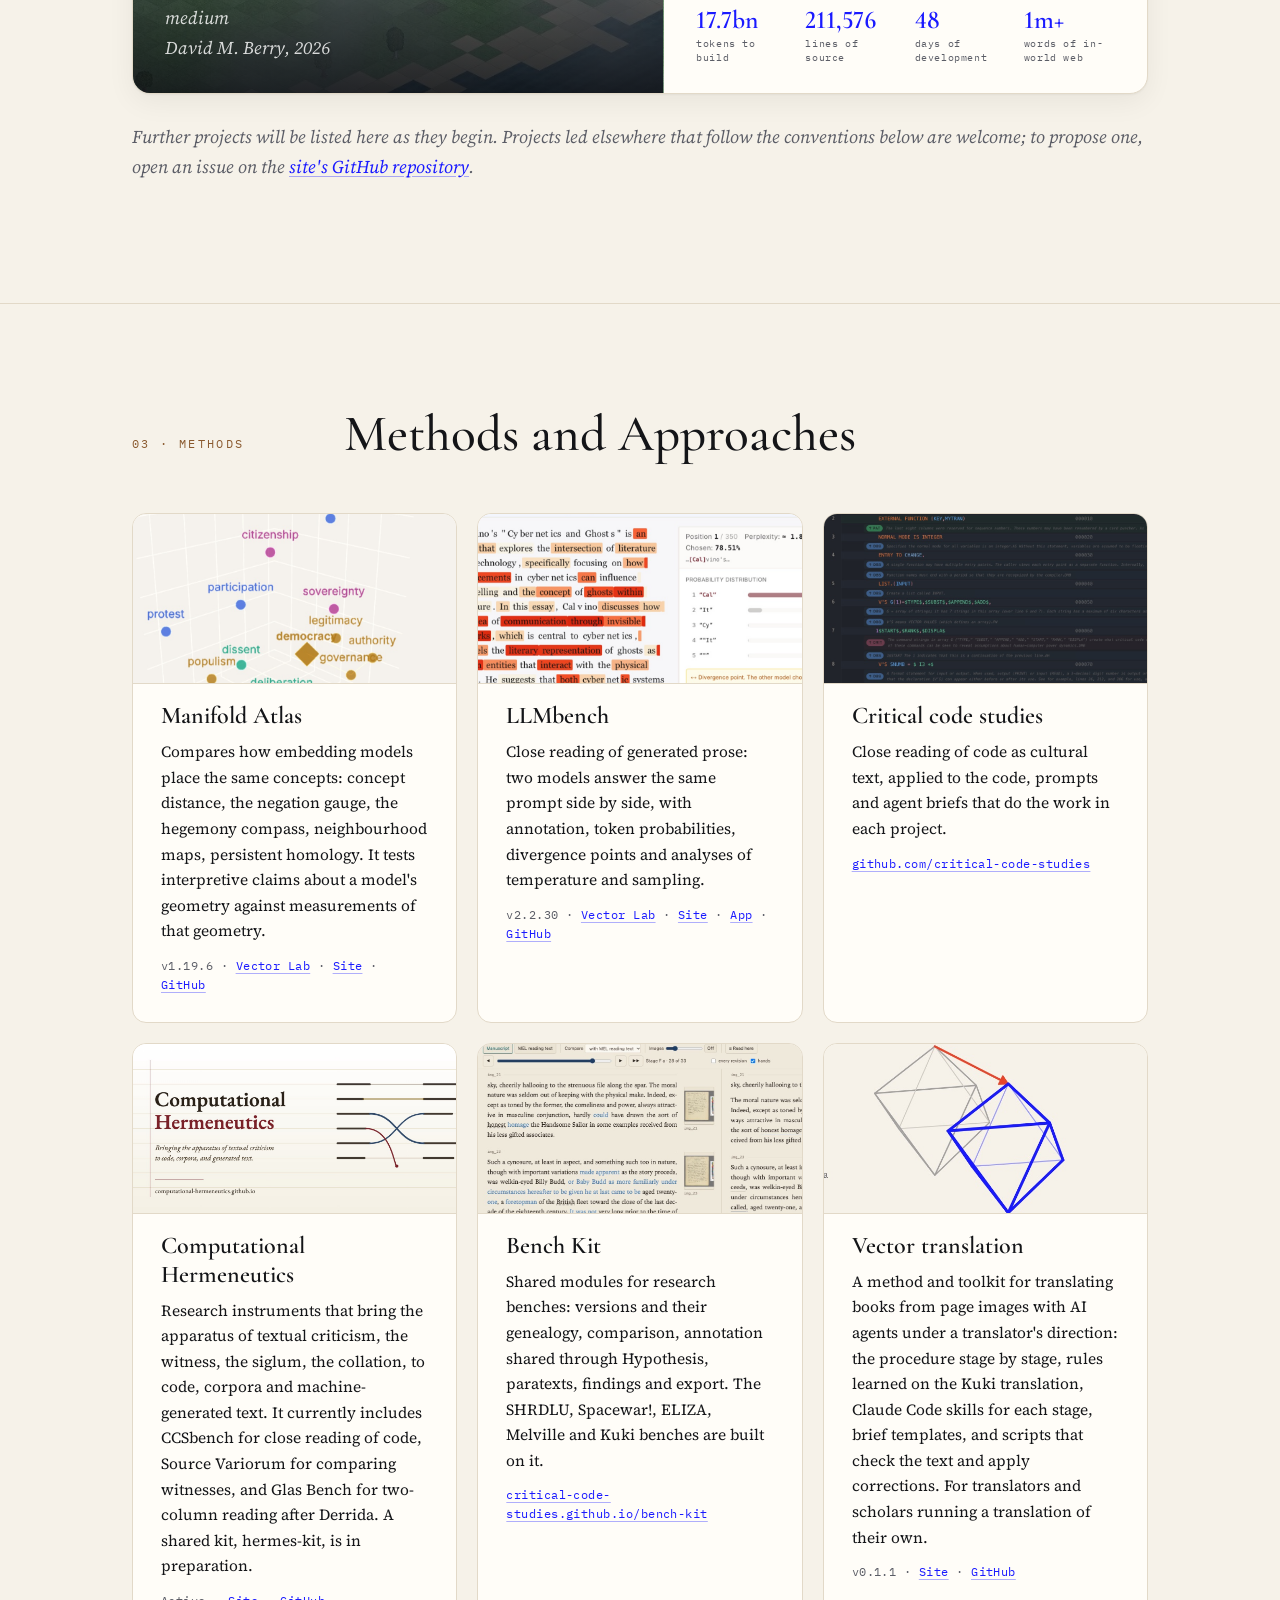
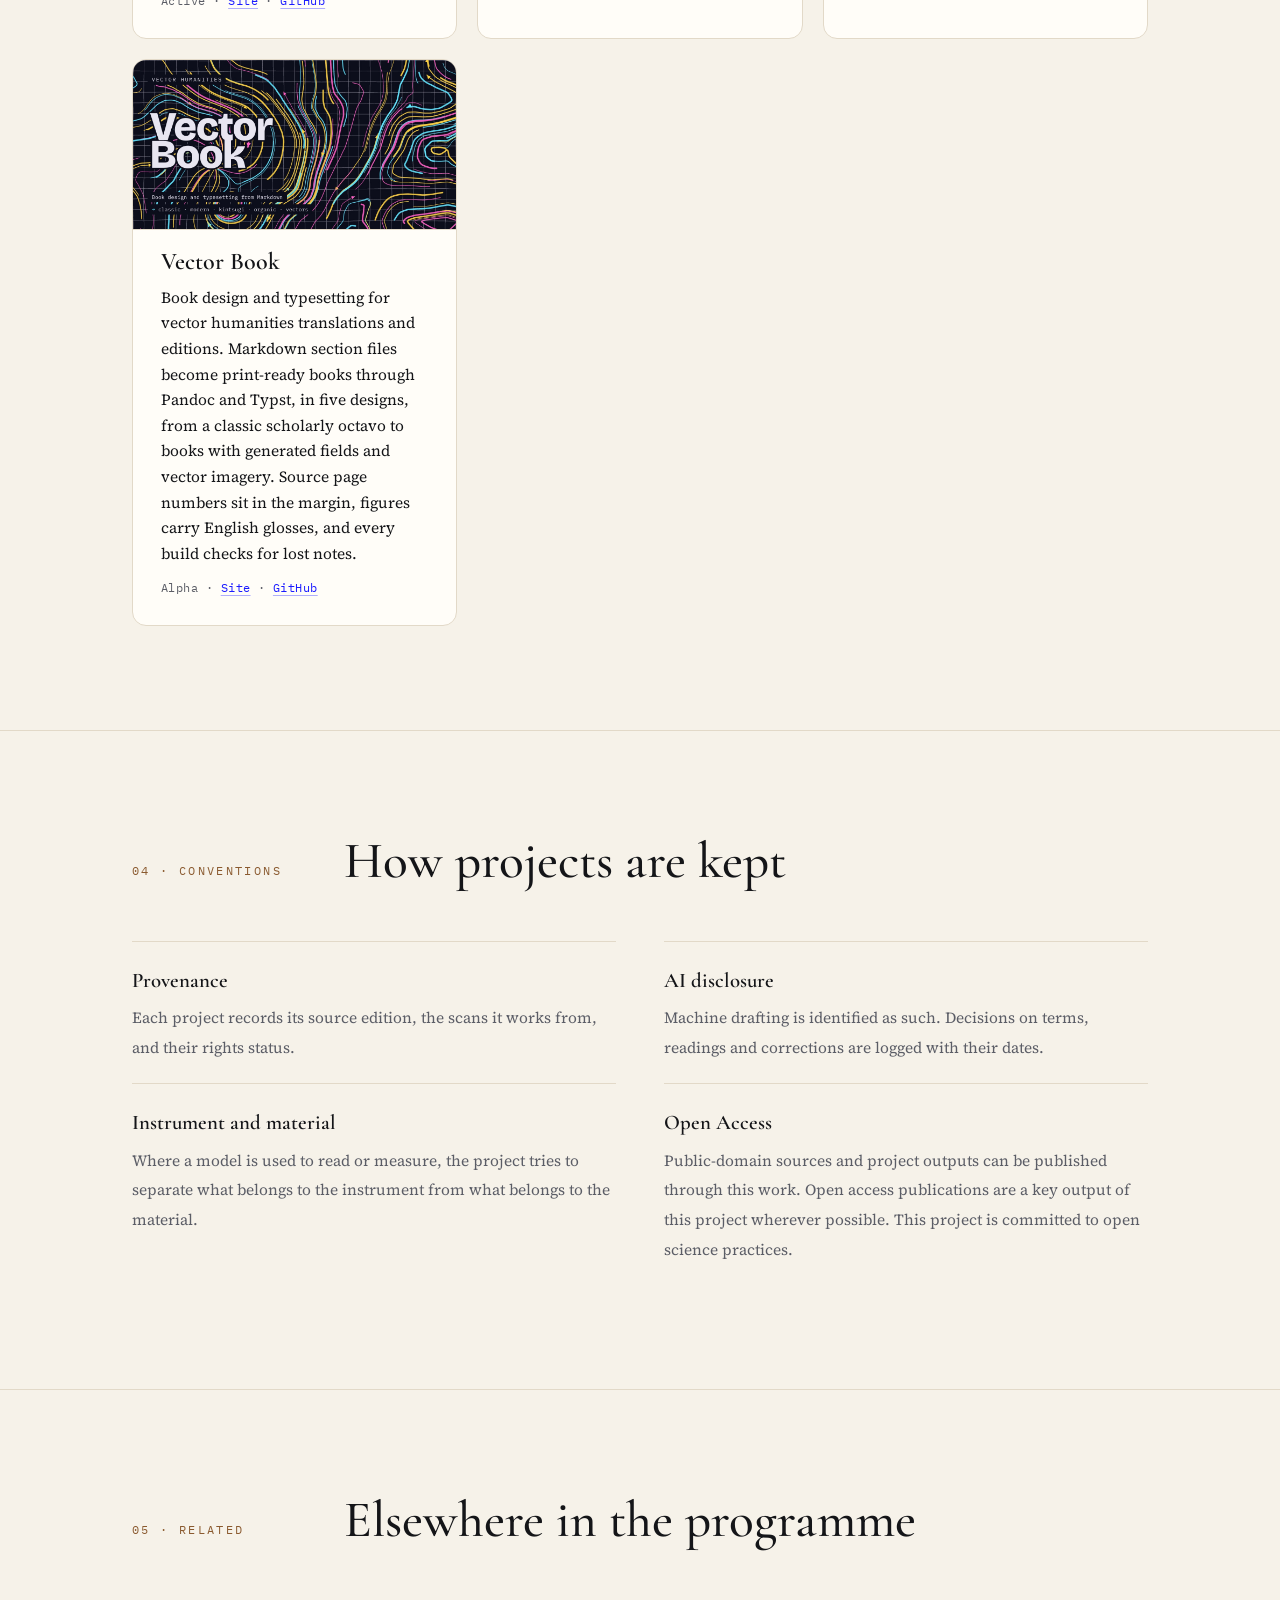
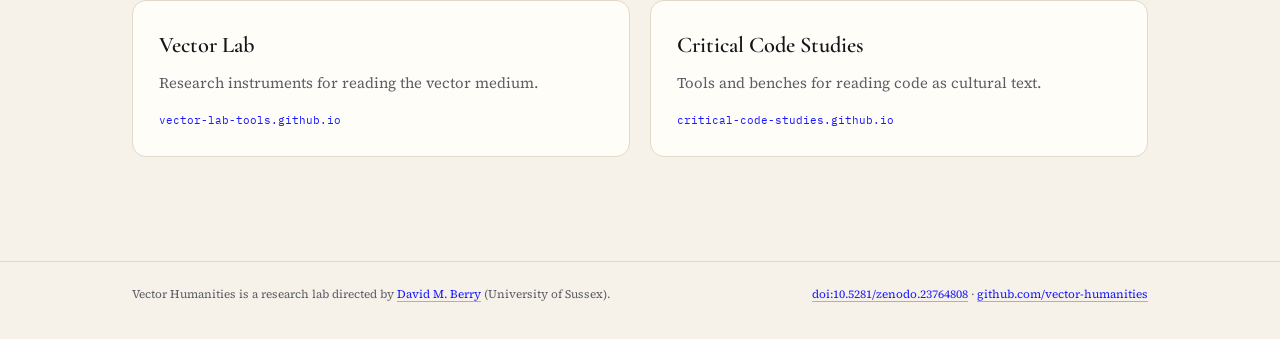
==== commit 70eda598: "Current versions and status, Kuki Research Bench, tagline in banner and card" ====
--- a/index.html
+++ b/index.html
@@ -12,7 +12,7 @@
   <meta property="og:description" content="Humanities research in and on the vector medium.">
   <meta property="og:type" content="website">
   <meta property="og:url" content="https://vector-humanities.github.io/">
-  <meta property="og:image" content="https://vector-humanities.github.io/assets/og-card.png">
+  <meta property="og:image" content="https://vector-humanities.github.io/assets/og-card.png?v=2">
   <meta name="twitter:card" content="summary_large_image">
 
   <script>
@@ -112,8 +112,8 @@
           <p><b>Status:</b> Manifold Atlas and LLMbench live; the other instruments in alpha.</p>
           <div class="stats">
             <div><b>7</b><span>instruments</span></div>
-            <div><b>v1.19.0</b><span>Manifold Atlas</span></div>
-            <div><b>v2.2.26</b><span>LLMbench</span></div>
+            <div><b>v1.19.6</b><span>Manifold Atlas</span></div>
+            <div><b>v2.2.30</b><span>LLMbench</span></div>
             <div><b>GPL-3.0</b><span>licence, all seven</span></div>
           </div>
         </div>
@@ -121,7 +121,7 @@
 
       <article class="project reveal">
         <div class="cover">
-          <a class="cover-link" href="books/#books" aria-label="The Problem of Contingency in Vector Humanities Editions"></a>
+          <a class="cover-link" href="https://vector-humanities.github.io/kuki-bench/" aria-label="Open the Kuki Research Bench"></a>
           <p class="jp" lang="ja">偶然性の問題</p>
           <div class="cover-text">
             <span class="tag">Vector translation</span>
@@ -133,11 +133,12 @@
         </div>
         <div class="body">
           <p>A complete English translation of Kuki Shūzō's <i lang="ja-Latn">Gūzensei no mondai</i> (Iwanami Shoten, 1935), his study of contingency in its categorical, hypothetical and disjunctive forms, which has not previously been published in English in full. It is made from the National Diet Library scans of the 1948 printing, which are in the public domain.</p>
-          <p>The translation was drafted by a swarm of AI agents working through the page images under a shared brief that fixed glossary, register and conventions. Each section exists as a literal crib and as readable prose, each checked against the other and against the images. The terms, corrections and apparatus are the translator's.</p>
-          <p><b>Status:</b> preliminary translation complete, October 2026. Being checked against the <i>Kuki Shūzō zenshū</i> and Omodaka Hisayuki's French translation (1966).</p>
+          <p>The translation was drafted by a swarm of AI agents working through the page images under a shared brief that fixed glossary, register and conventions. Each section exists in a literal version and in the translation, each checked against the other and against the images. The terms, corrections and apparatus are the translator's.</p>
+          <p>The <a href="https://vector-humanities.github.io/kuki-bench/">Kuki Research Bench</a>, built on bench-kit, sets each page image of the 1948 printing beside the translation, with the literal version one switch away, a glossary showing where each rendering falls, the change lists, and a search of the library's OCR.</p>
+          <p><b>Status:</b> preliminary translation complete, October 2026; research bench live. To be checked against the <i>Kuki Shūzō zenshū</i> and Omodaka Hisayuki's French translation (1966).</p>
           <div class="stats">
             <div><b>331</b><span>pages of the 1948 printing</span></div>
-            <div><b>c. 83,000</b><span>words, readable version</span></div>
+            <div><b>c. 83,000</b><span>words, translation</span></div>
             <div><b>471</b><span>translator's footnotes</span></div>
             <div><b>22</b><span>figures from the NDL scans</span></div>
           </div>
@@ -187,7 +188,7 @@
           <p><b>Status:</b> Alpha</p>
           <div class="stats">
             <div><b>4</b><span>versions of <i>Billy Budd</i></span></div>
-            <div><b>397</b><span>manuscript leaves</span></div>
+            <div><b>449</b><span>manuscript leaves</span></div>
             <div><b>3,799</b><span>deletions encoded</span></div>
             <div><b>3,509</b><span>additions encoded</span></div>
           </div>
@@ -313,14 +314,14 @@
           <a class="shot-img" href="https://manifold-atlas.vercel.app" aria-label="Open Manifold Atlas"><img src="assets/manifold-atlas.jpg" alt="Manifold Atlas neighbourhood map of concepts around democracy" width="900" height="743" loading="lazy"></a>
           <h3>Manifold Atlas</h3>
           <p>Compares how embedding models place the same concepts: concept distance, the negation gauge, the hegemony compass, neighbourhood maps, persistent homology. It tests interpretive claims about a model's geometry against measurements of that geometry.</p>
-          <p class="src">v1.19.0 · <a href="https://vector-lab-tools.github.io">Vector Lab</a> · <a href="https://manifold-atlas.vercel.app">Site</a> · <a href="https://github.com/vector-lab-tools/manifold-atlas">GitHub</a></p>
+          <p class="src">v1.19.6 · <a href="https://vector-lab-tools.github.io">Vector Lab</a> · <a href="https://manifold-atlas.vercel.app">Site</a> · <a href="https://github.com/vector-lab-tools/manifold-atlas">GitHub</a></p>
         </div>
         <div class="method shot reveal">
           <!-- LLMbench, probability heatmap: tokens shaded by their probability, with the distribution at a divergence point. Screenshot from the tool's docs. -->
           <a class="shot-img" href="https://vector-lab-tools.github.io/LLMbench/" aria-label="Open the LLMbench site"><img src="assets/llmbench.jpg" alt="LLMbench probability heatmap with a token's probability distribution" width="900" height="610" loading="lazy"></a>
           <h3>LLMbench</h3>
           <p>Close reading of generated prose: two models answer the same prompt side by side, with annotation, token probabilities, divergence points and analyses of temperature and sampling.</p>
-          <p class="src">v2.2.26 · <a href="https://vector-lab-tools.github.io">Vector Lab</a> · <a href="https://vector-lab-tools.github.io/LLMbench/">Site</a> · <a href="https://llm-bench-mu.vercel.app">App</a> · <a href="https://github.com/vector-lab-tools/LLMbench">GitHub</a></p>
+          <p class="src">v2.2.30 · <a href="https://vector-lab-tools.github.io">Vector Lab</a> · <a href="https://vector-lab-tools.github.io/LLMbench/">Site</a> · <a href="https://llm-bench-mu.vercel.app">App</a> · <a href="https://github.com/vector-lab-tools/LLMbench">GitHub</a></p>
         </div>
         <div class="method shot reveal">
           <!-- Critical code studies: the CCS Workbench, ELIZA (1966) MAD source with the group's annotations. Screenshot from the CCS-WB docs. -->
@@ -333,14 +334,14 @@
           <!-- Computational Hermeneutics: the family og-card from the hub, computational-hermeneutics-hub/assets/images/og-card.png, converted to JPG. -->
           <a class="shot-img" href="https://computational-hermeneutics.github.io/" aria-label="Open the Computational Hermeneutics site"><img src="assets/computational-hermeneutics.jpg" alt="Computational Hermeneutics title card: the family name in serif type beside a braid of parallel bars joined by curved ribbons, one pair crossing to mark a transposition" width="1200" height="630" loading="lazy"></a>
           <h3>Computational Hermeneutics</h3>
-          <p>Research instruments that bring the apparatus of textual criticism, the witness, the siglum, the collation, to code, corpora and machine-generated text. It currently includes the CCS Workbench for close reading of code, Source Variorum for comparing witnesses, and Glas Bench for two-column reading after Derrida. A shared kit, hermes-kit, is in preparation.</p>
+          <p>Research instruments that bring the apparatus of textual criticism, the witness, the siglum, the collation, to code, corpora and machine-generated text. It currently includes CCSbench for close reading of code, Source Variorum for comparing witnesses, and Glas Bench for two-column reading after Derrida. A shared kit, hermes-kit, is in preparation.</p>
           <p class="src">Active · <a href="https://computational-hermeneutics.github.io/">Site</a> · <a href="https://github.com/Computational-Hermeneutics">GitHub</a></p>
         </div>
         <div class="method shot reveal">
           <!-- Bench Kit: the Melville Research Bench Compare view, manuscript against the MEL reading text. Screenshot from the bench-kit docs. -->
           <a class="shot-img" href="https://critical-code-studies.github.io/bench-kit/" aria-label="Open the Bench Kit site"><img style="object-position: 20% 62%" src="assets/bench-kit.jpg" alt="The Melville bench comparing Billy Budd manuscript and reading text with leaf images" width="960" height="560" loading="lazy"></a>
           <h3>Bench Kit</h3>
-          <p>Shared modules for research benches: versions and their genealogy, comparison, annotation shared through Hypothesis, paratexts, findings and export. The SHRDLU, Spacewar! and Melville benches are built on it.</p>
+          <p>Shared modules for research benches: versions and their genealogy, comparison, annotation shared through Hypothesis, paratexts, findings and export. The SHRDLU, Spacewar!, ELIZA, Melville and Kuki benches are built on it.</p>
           <p class="src"><a href="https://critical-code-studies.github.io/bench-kit/">critical-code-studies.github.io/bench-kit</a></p>
         </div>
         <div class="method shot reveal">
@@ -348,7 +349,7 @@
           <a class="shot-img" href="https://vector-humanities.github.io/vector-translation/" aria-label="Open the Vector translation site"><img style="object-position: 50% 50%" src="assets/vector-translation.jpg" alt="" width="620" height="380" loading="lazy"></a>
           <h3>Vector translation</h3>
           <p>A method and toolkit for translating books from page images with AI agents under a translator's direction: the procedure stage by stage, rules learned on the Kuki translation, Claude Code skills for each stage, brief templates, and scripts that check the text and apply corrections. For translators and scholars running a translation of their own.</p>
-          <p class="src">v0.1 · <a href="https://vector-humanities.github.io/vector-translation/">Site</a> · <a href="https://github.com/vector-humanities/vector-translation">GitHub</a></p>
+          <p class="src">v0.1.1 · <a href="https://vector-humanities.github.io/vector-translation/">Site</a> · <a href="https://github.com/vector-humanities/vector-translation">GitHub</a></p>
         </div>
         <div class="method shot reveal">
           <!-- Vector Book covers: the wildcard specimen, the classic Kuki frame cover and the wildcard Kuki field cover. From vector-humanities/vector-book, docs/img/covers.png. -->
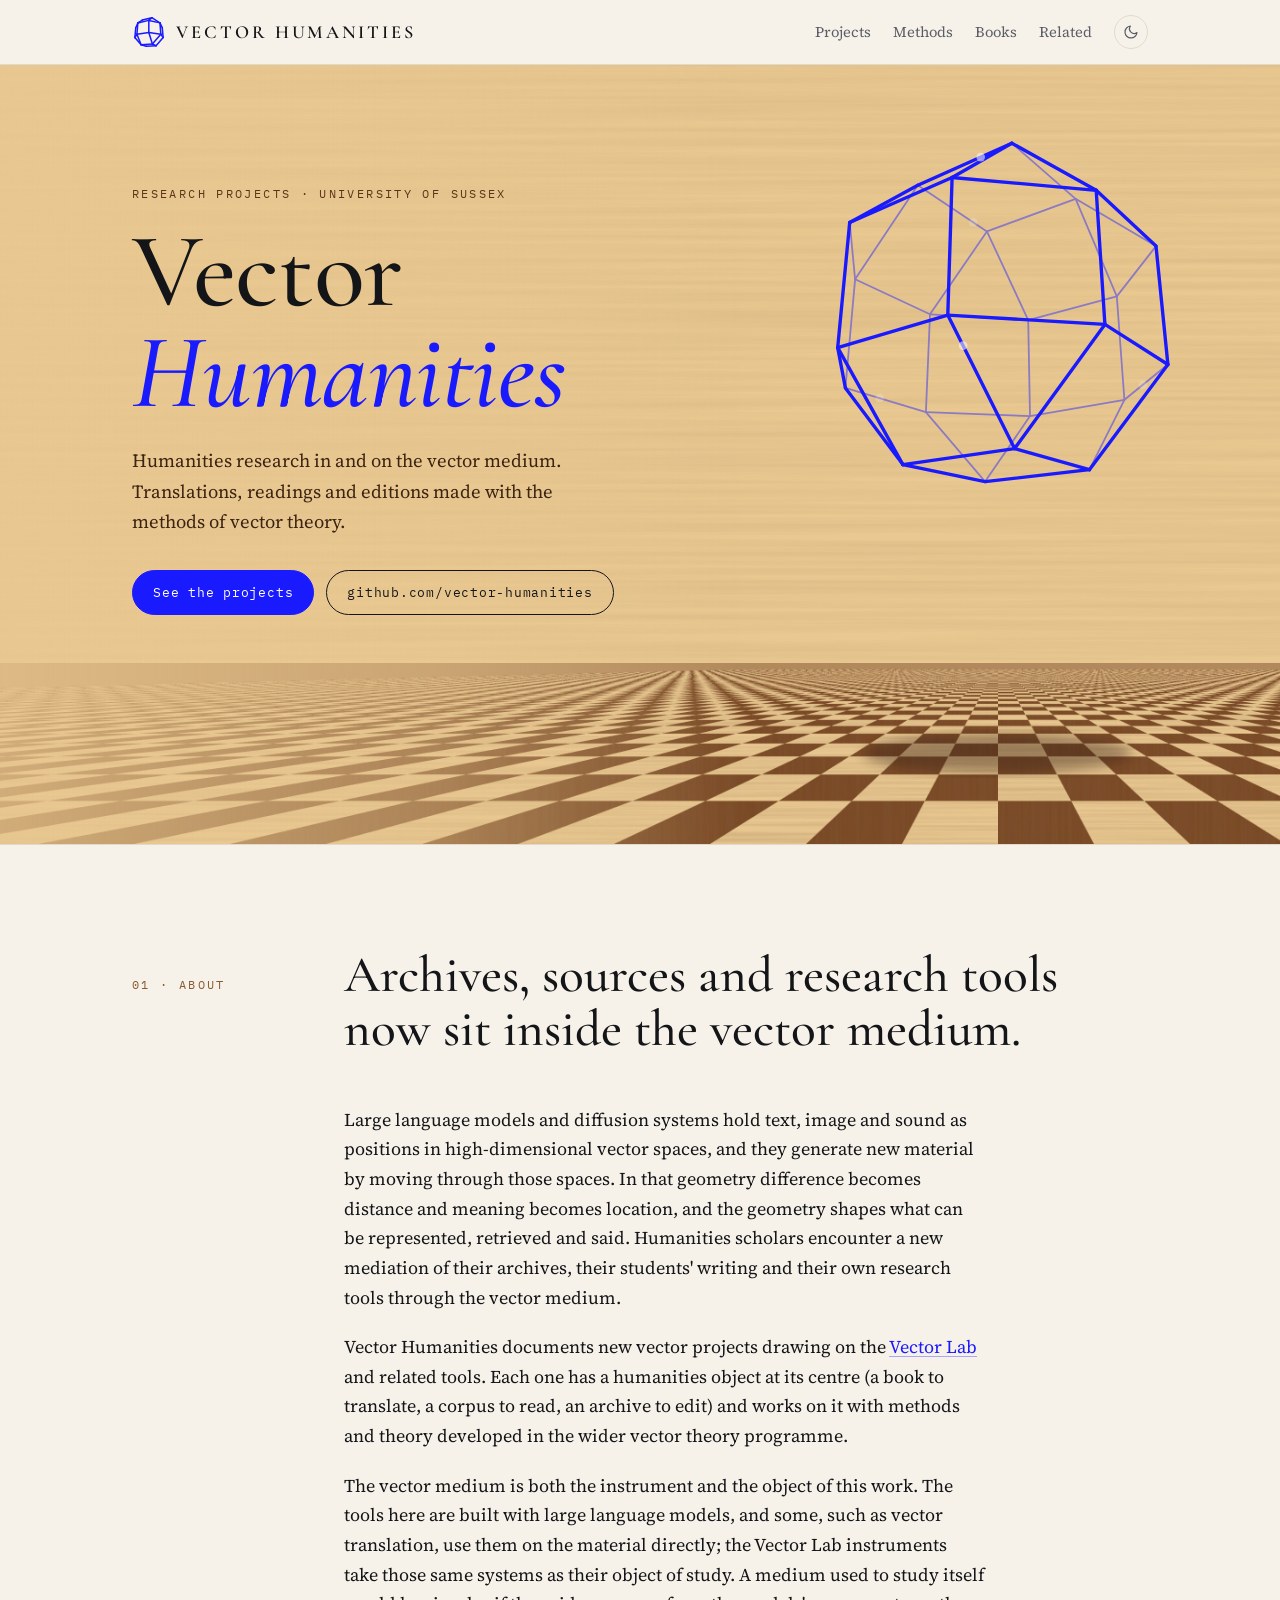
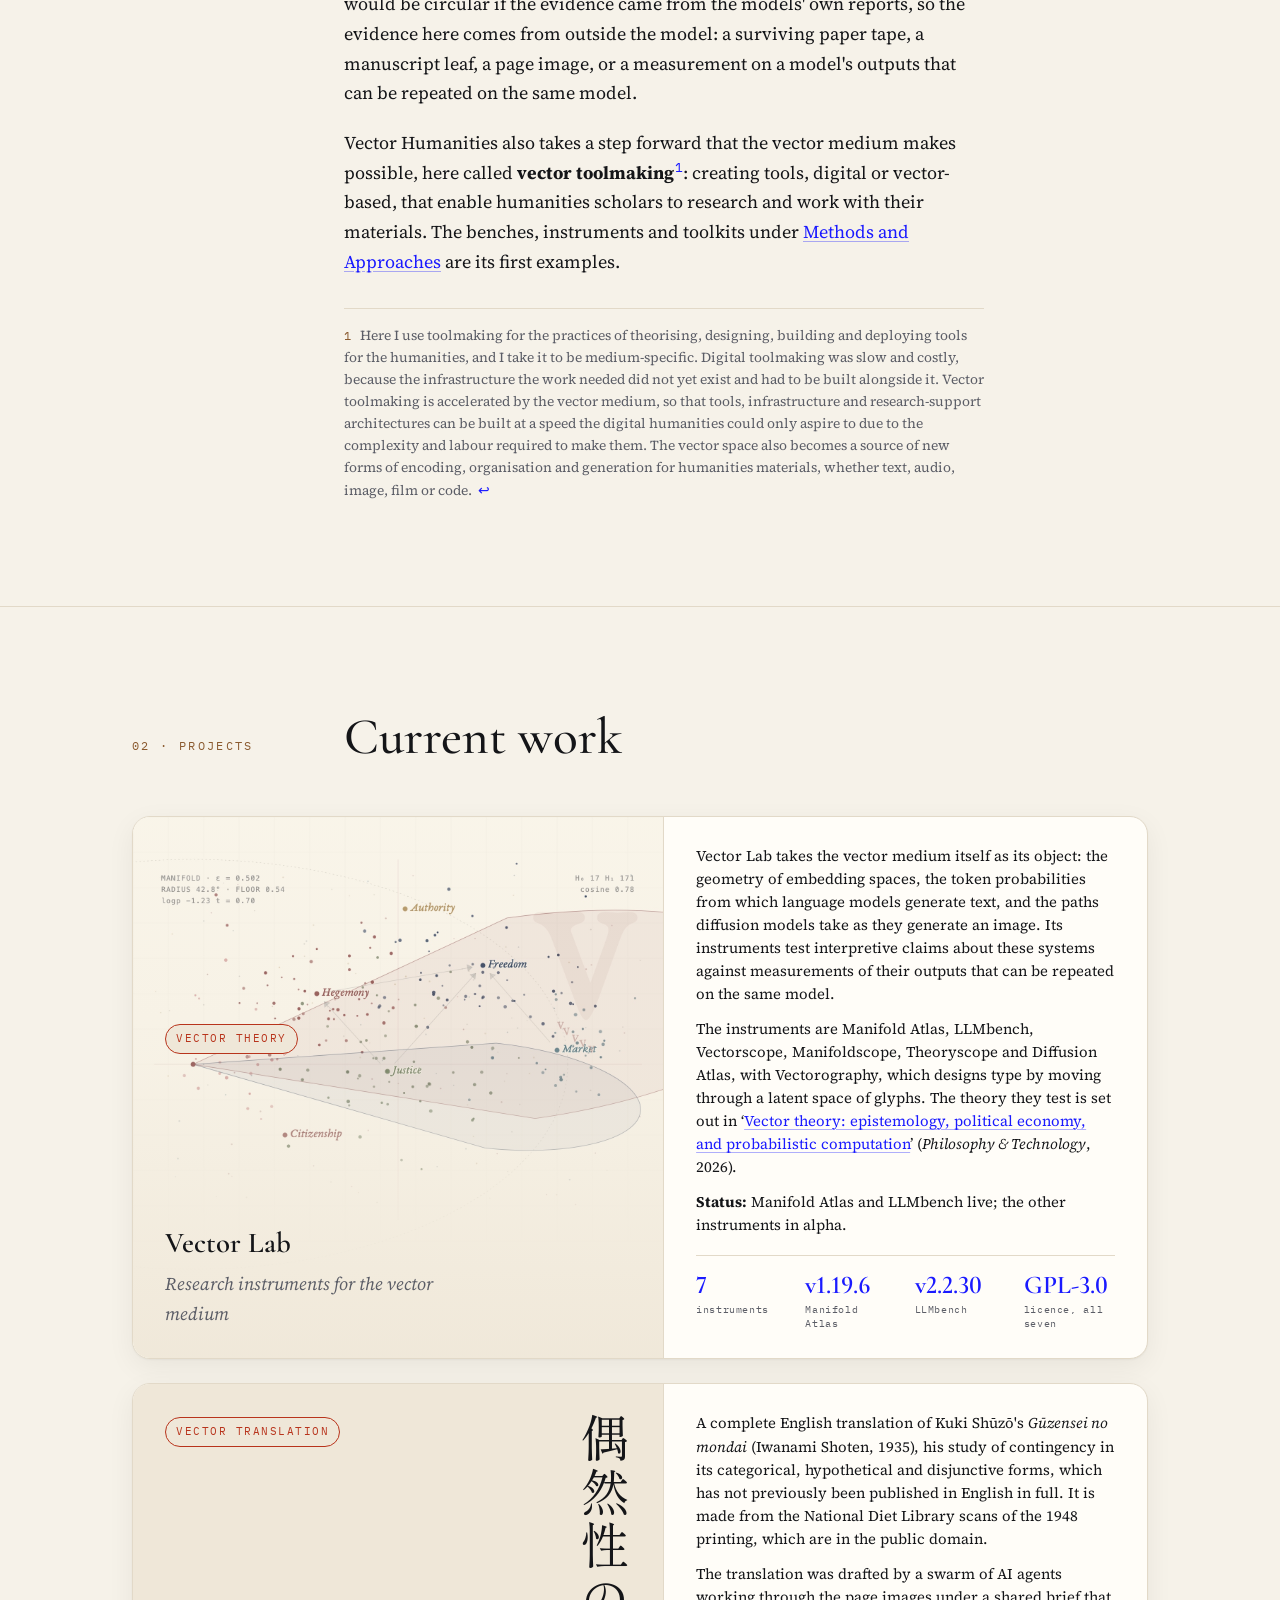
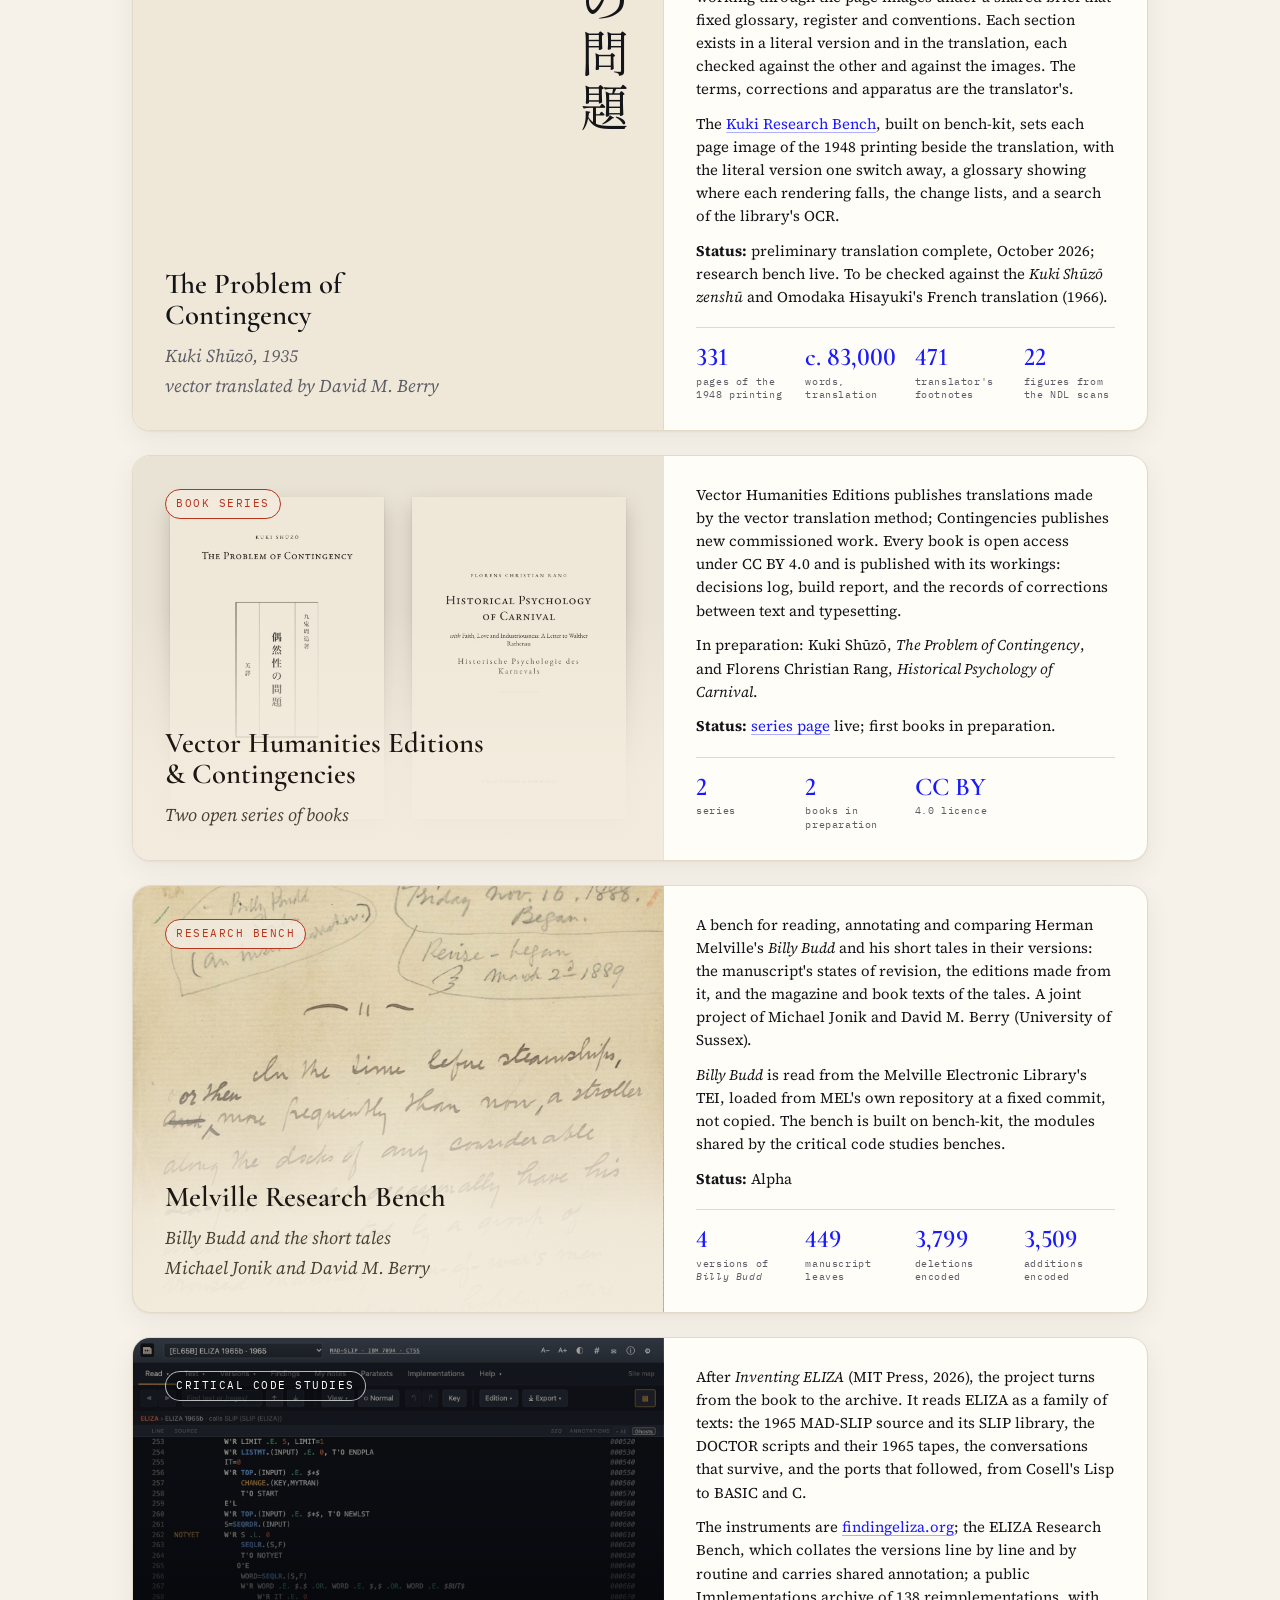
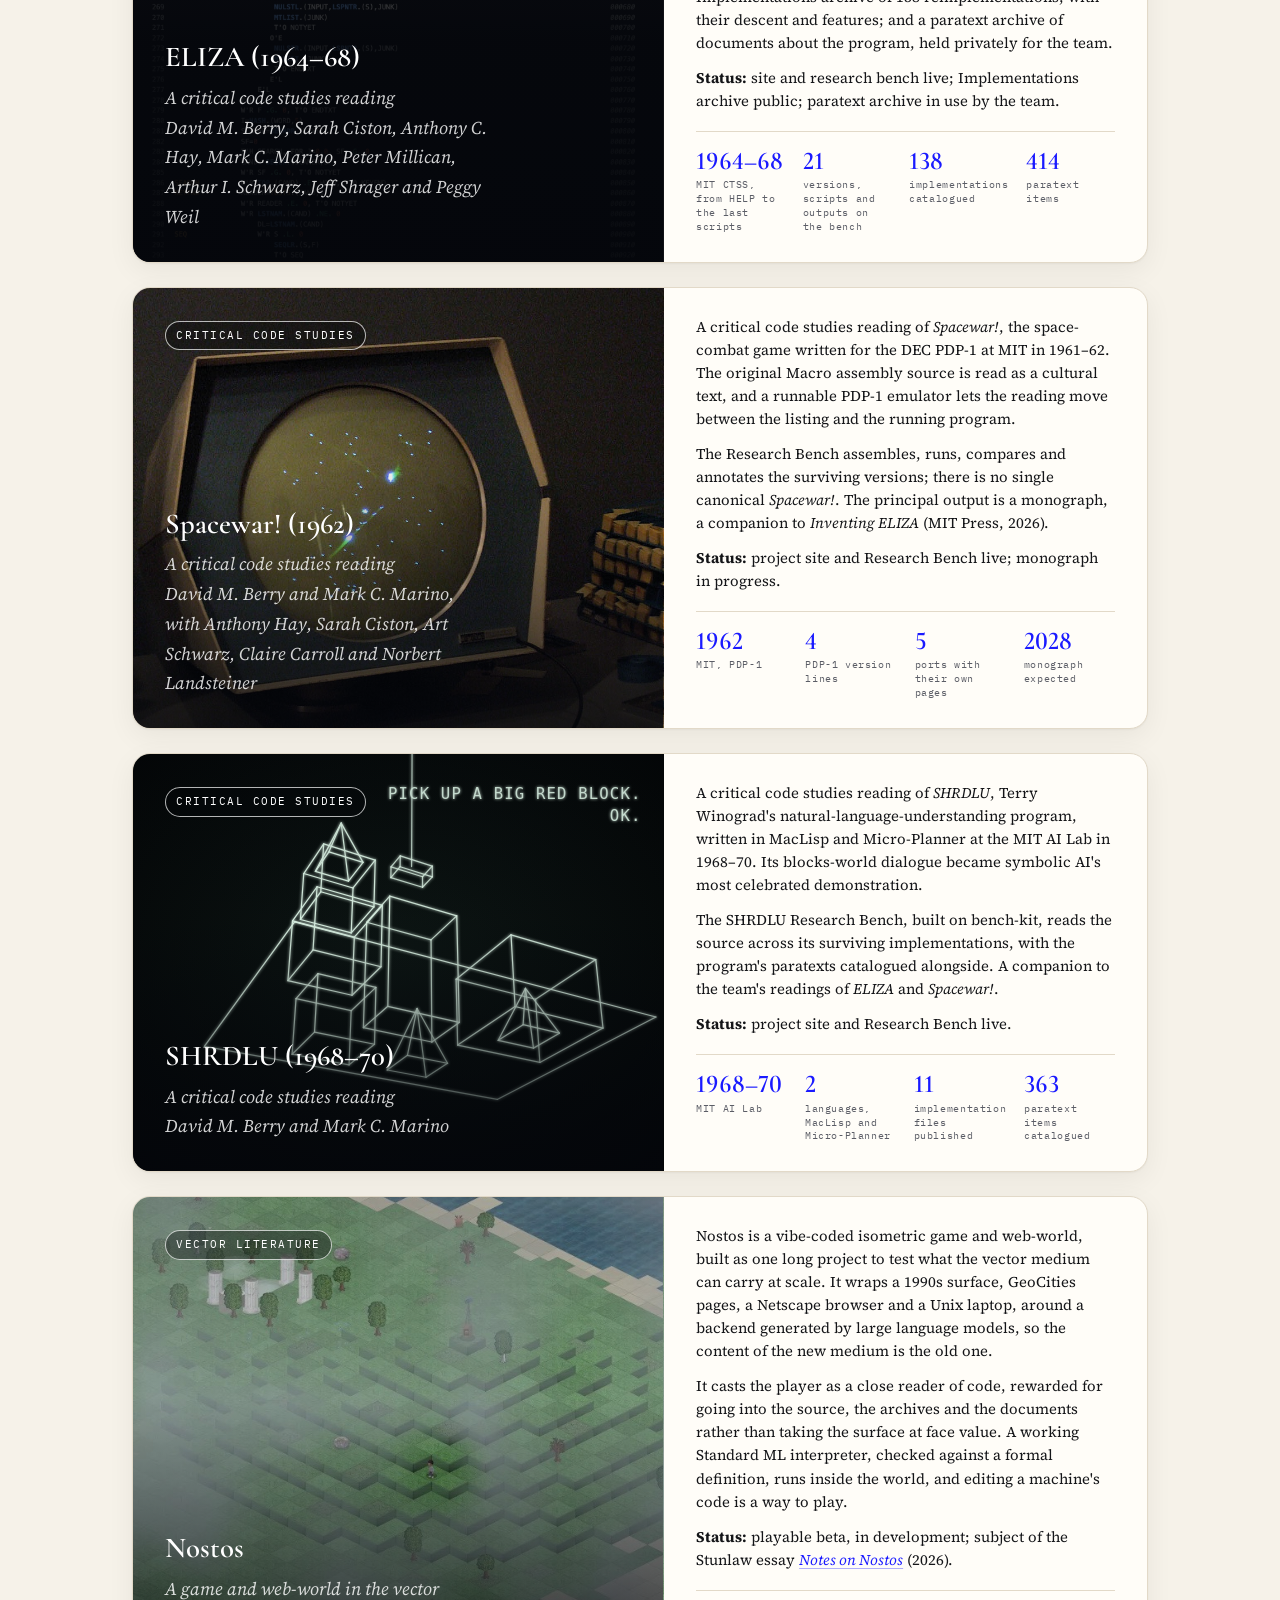
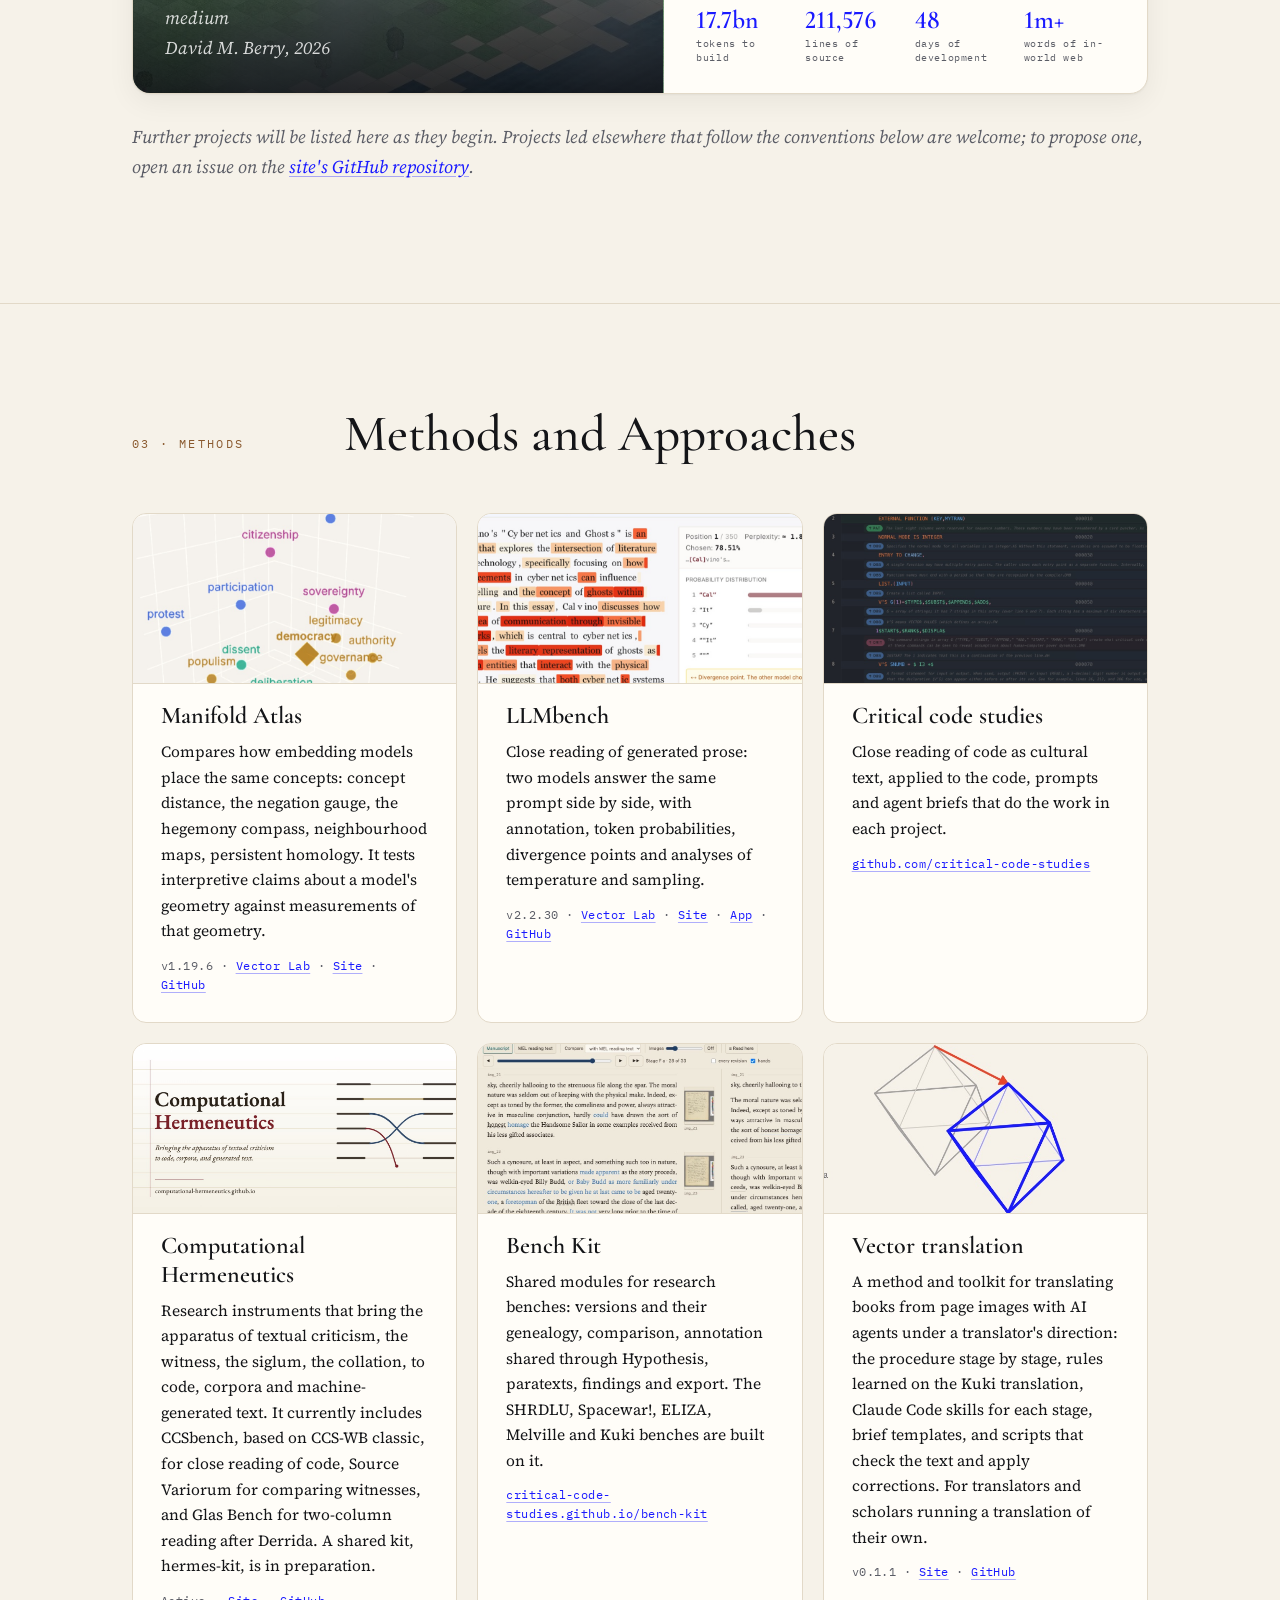
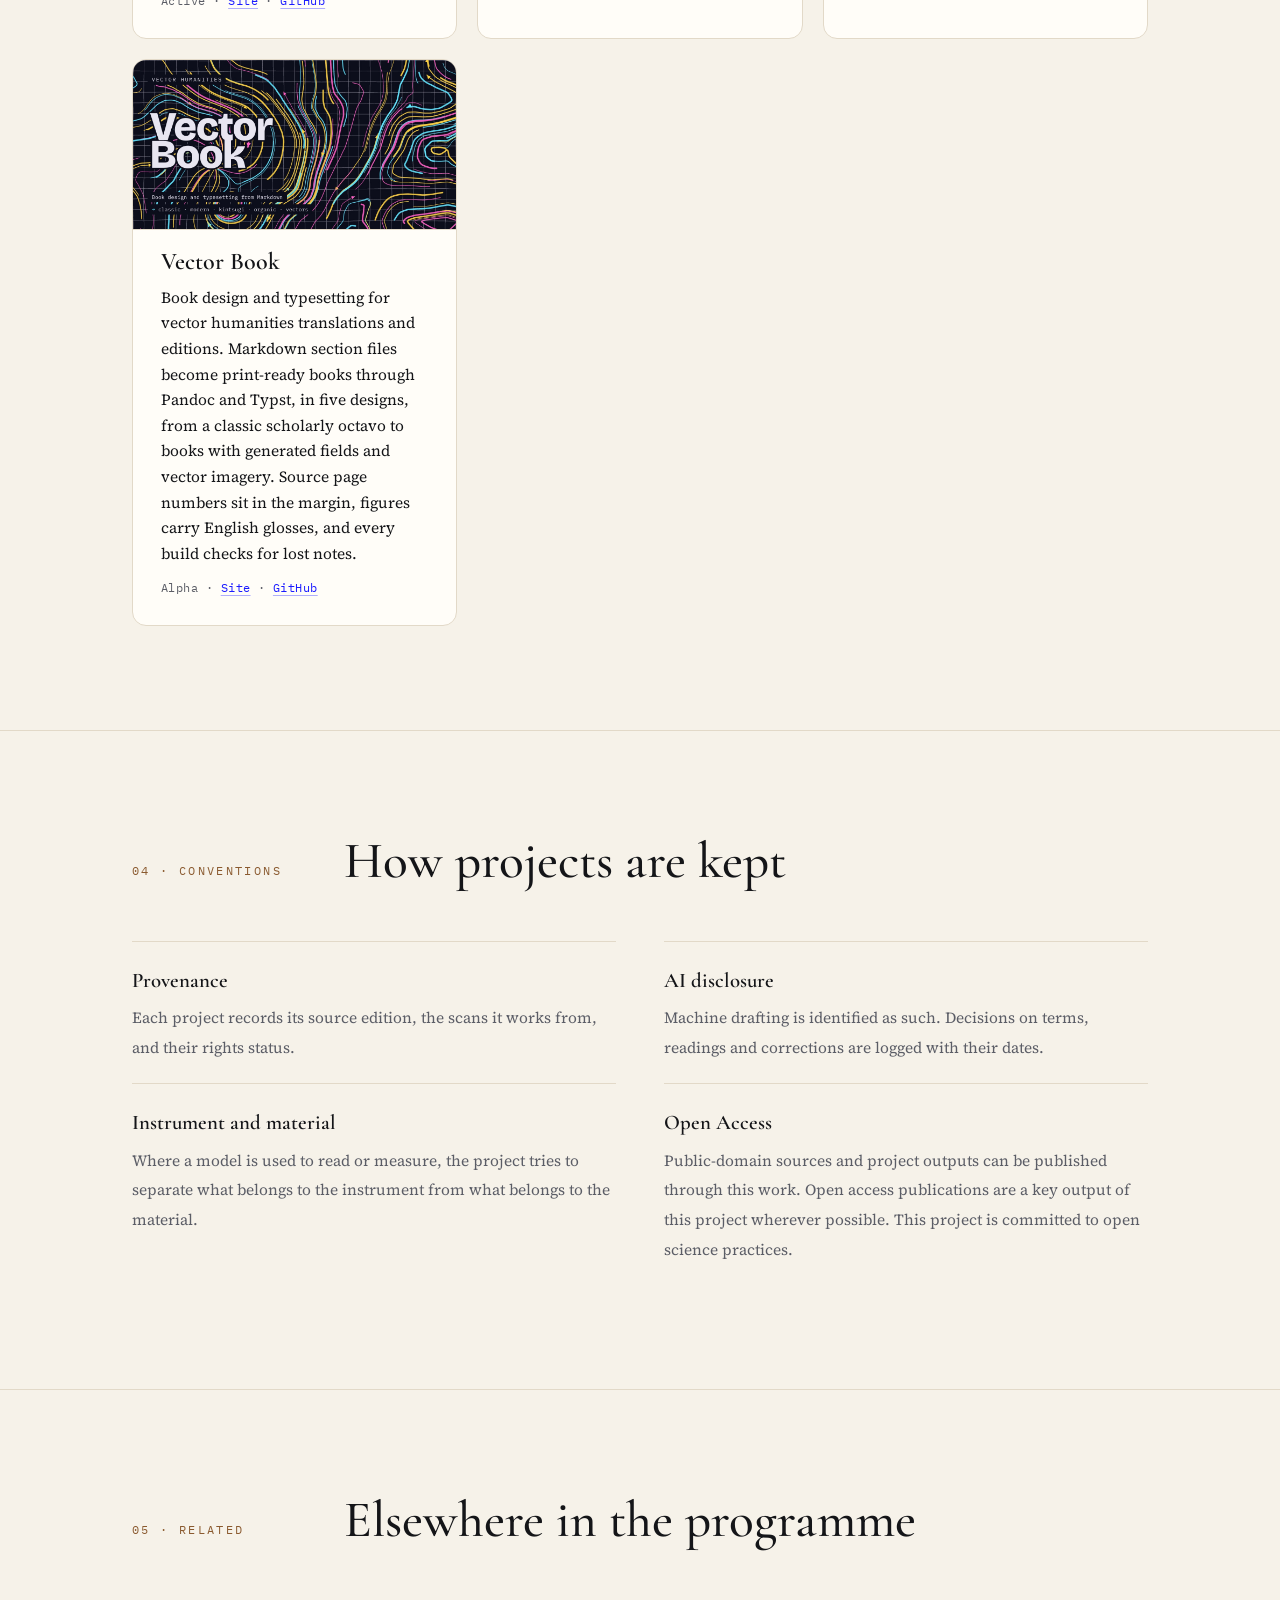
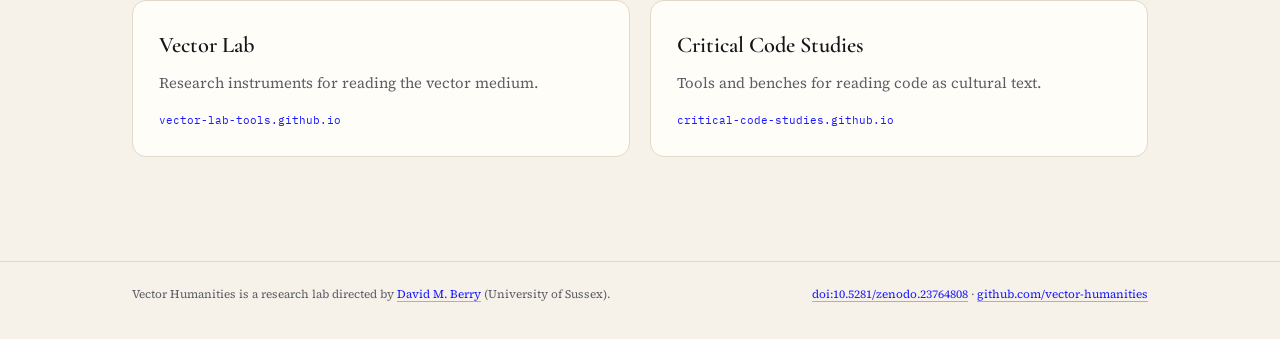
==== commit 1631deb7: "CCSbench: note its basis in CCS-WB classic" ====
--- a/index.html
+++ b/index.html
@@ -334,7 +334,7 @@
           <!-- Computational Hermeneutics: the family og-card from the hub, computational-hermeneutics-hub/assets/images/og-card.png, converted to JPG. -->
           <a class="shot-img" href="https://computational-hermeneutics.github.io/" aria-label="Open the Computational Hermeneutics site"><img src="assets/computational-hermeneutics.jpg" alt="Computational Hermeneutics title card: the family name in serif type beside a braid of parallel bars joined by curved ribbons, one pair crossing to mark a transposition" width="1200" height="630" loading="lazy"></a>
           <h3>Computational Hermeneutics</h3>
-          <p>Research instruments that bring the apparatus of textual criticism, the witness, the siglum, the collation, to code, corpora and machine-generated text. It currently includes CCSbench for close reading of code, Source Variorum for comparing witnesses, and Glas Bench for two-column reading after Derrida. A shared kit, hermes-kit, is in preparation.</p>
+          <p>Research instruments that bring the apparatus of textual criticism, the witness, the siglum, the collation, to code, corpora and machine-generated text. It currently includes CCSbench, based on CCS-WB classic, for close reading of code, Source Variorum for comparing witnesses, and Glas Bench for two-column reading after Derrida. A shared kit, hermes-kit, is in preparation.</p>
           <p class="src">Active · <a href="https://computational-hermeneutics.github.io/">Site</a> · <a href="https://github.com/Computational-Hermeneutics">GitHub</a></p>
         </div>
         <div class="method shot reveal">
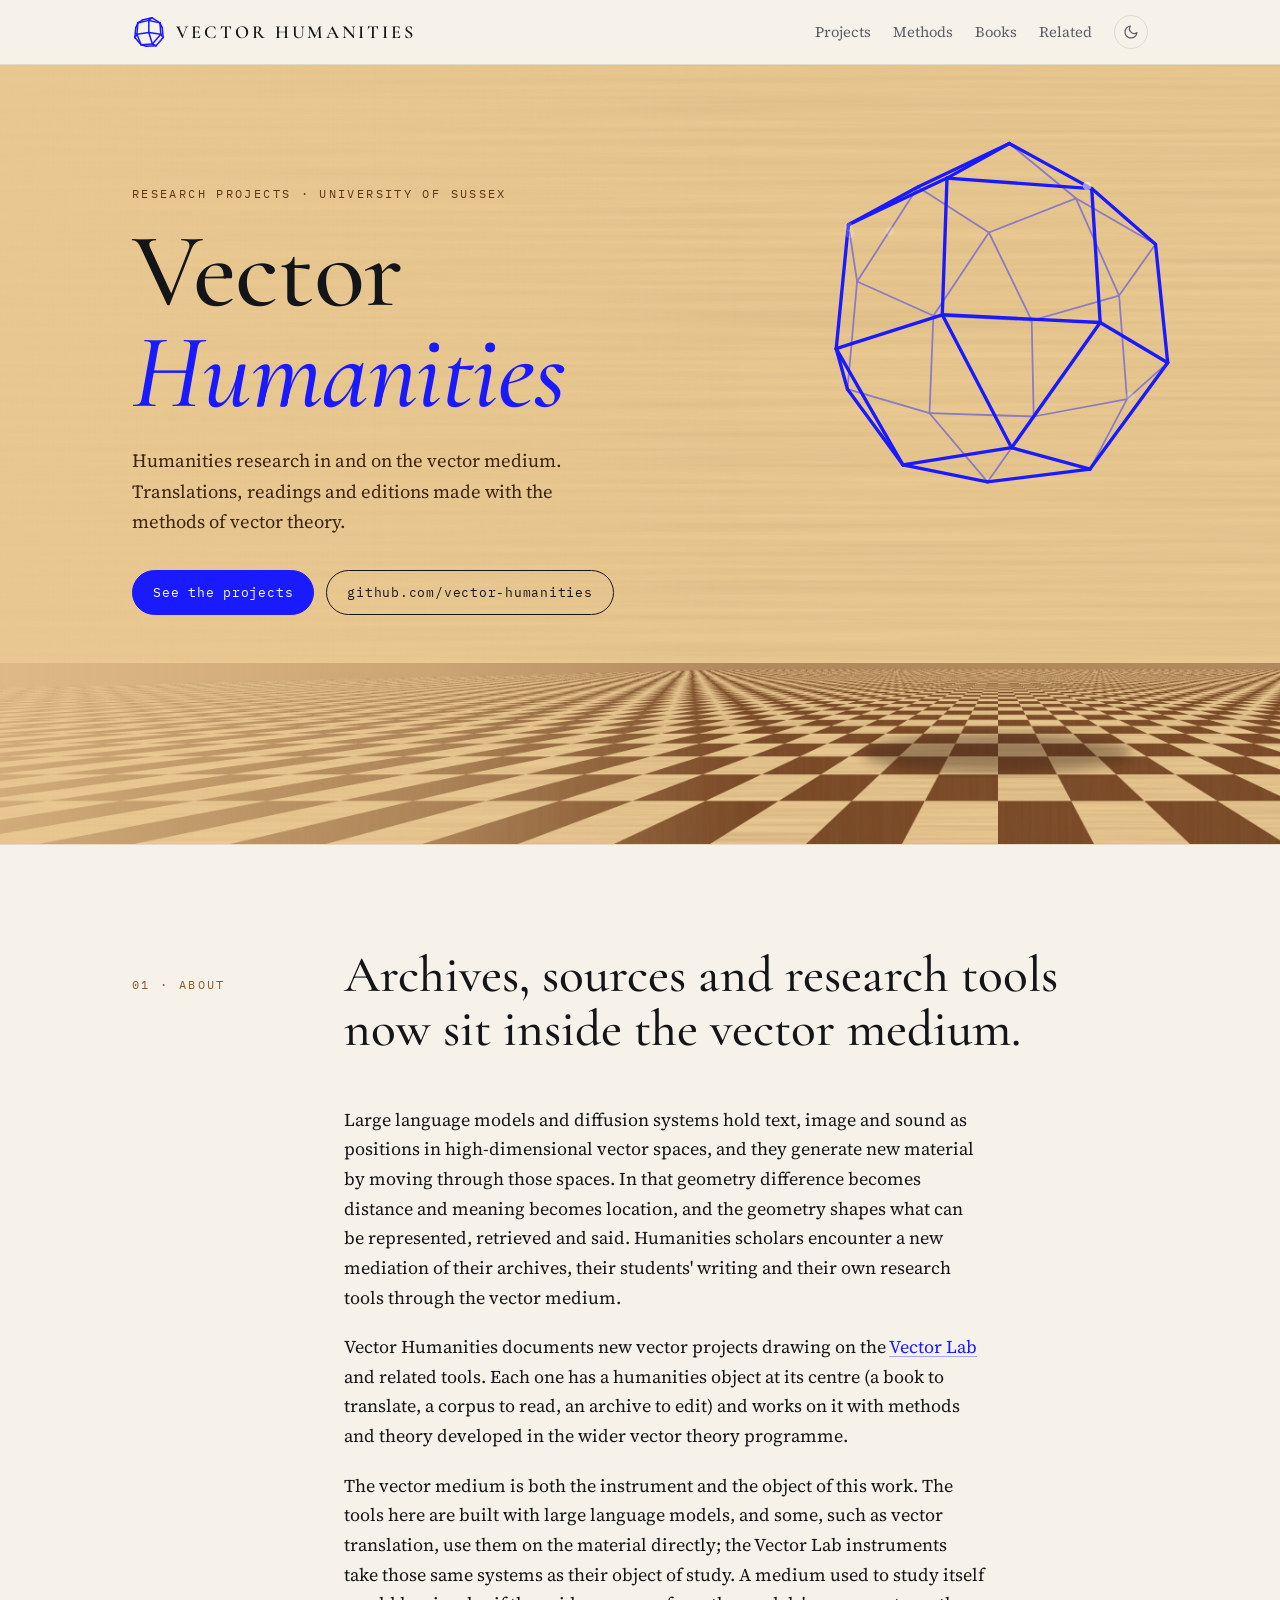
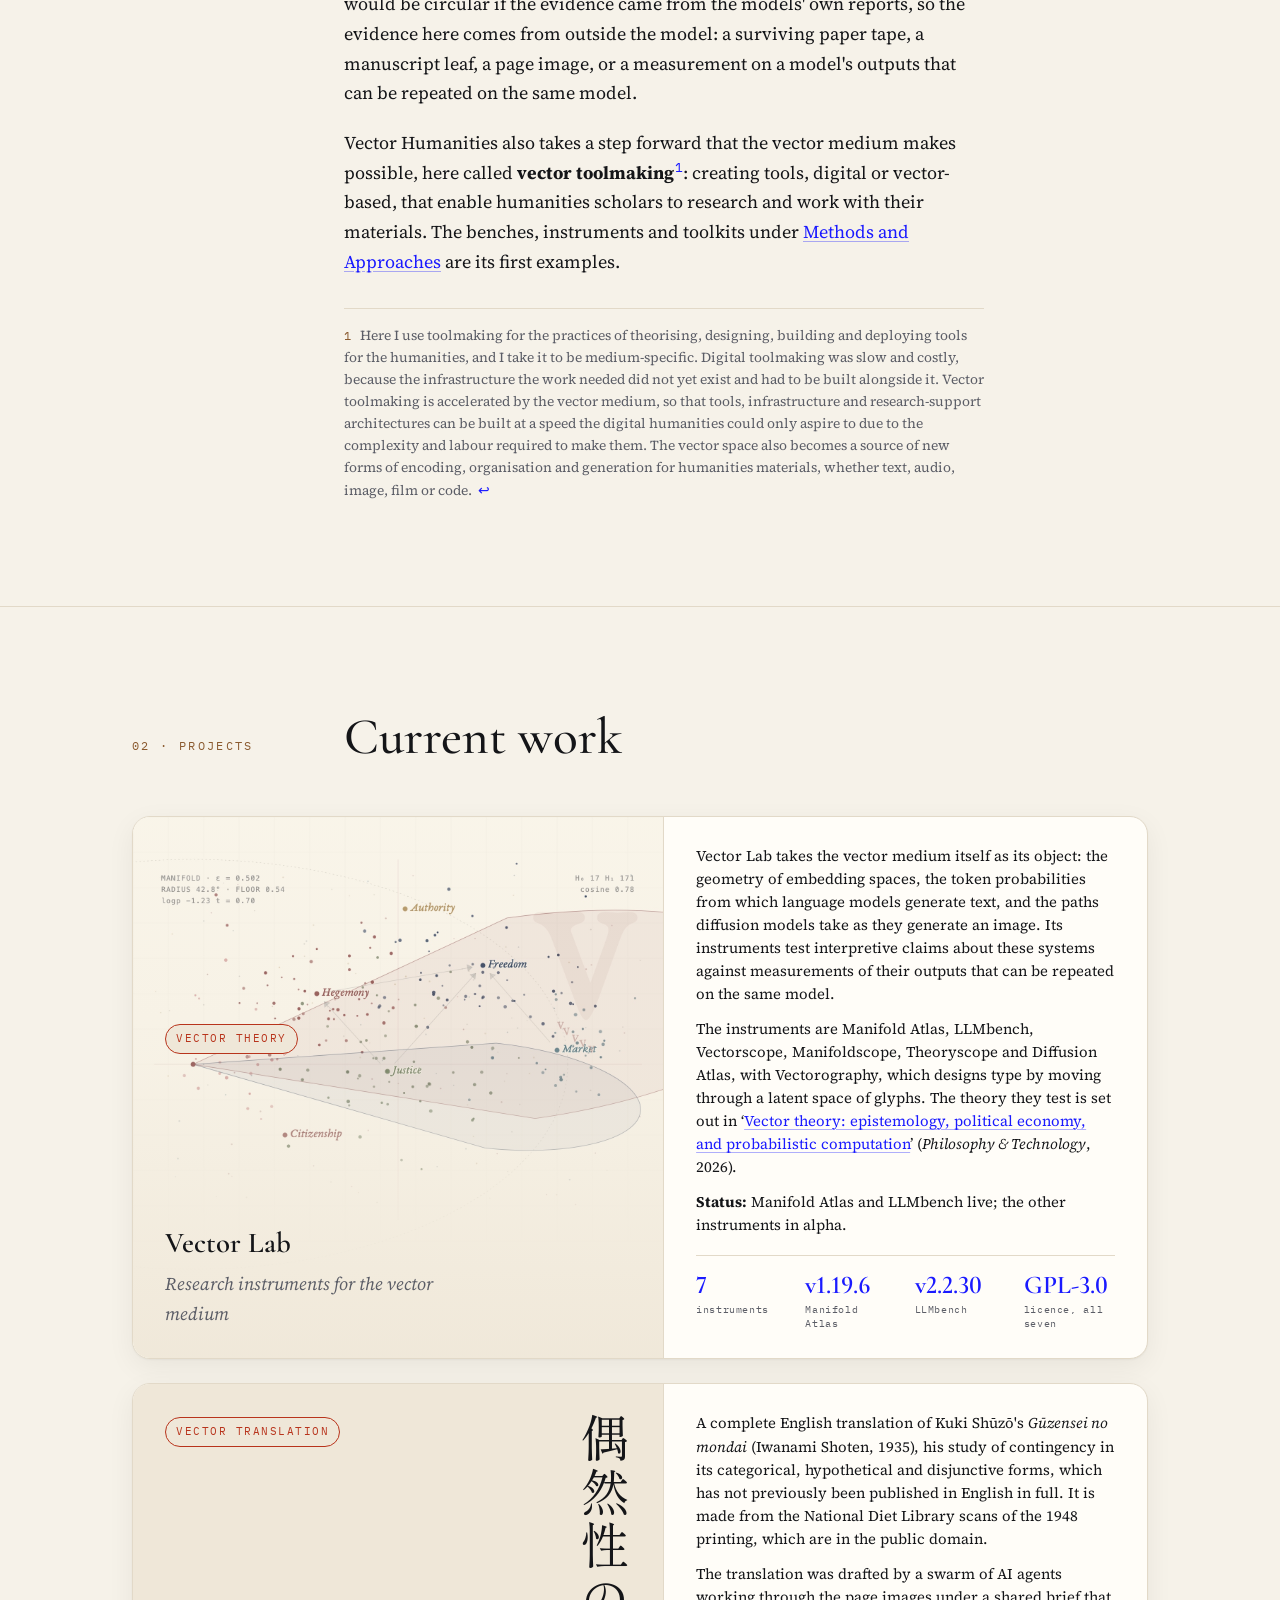
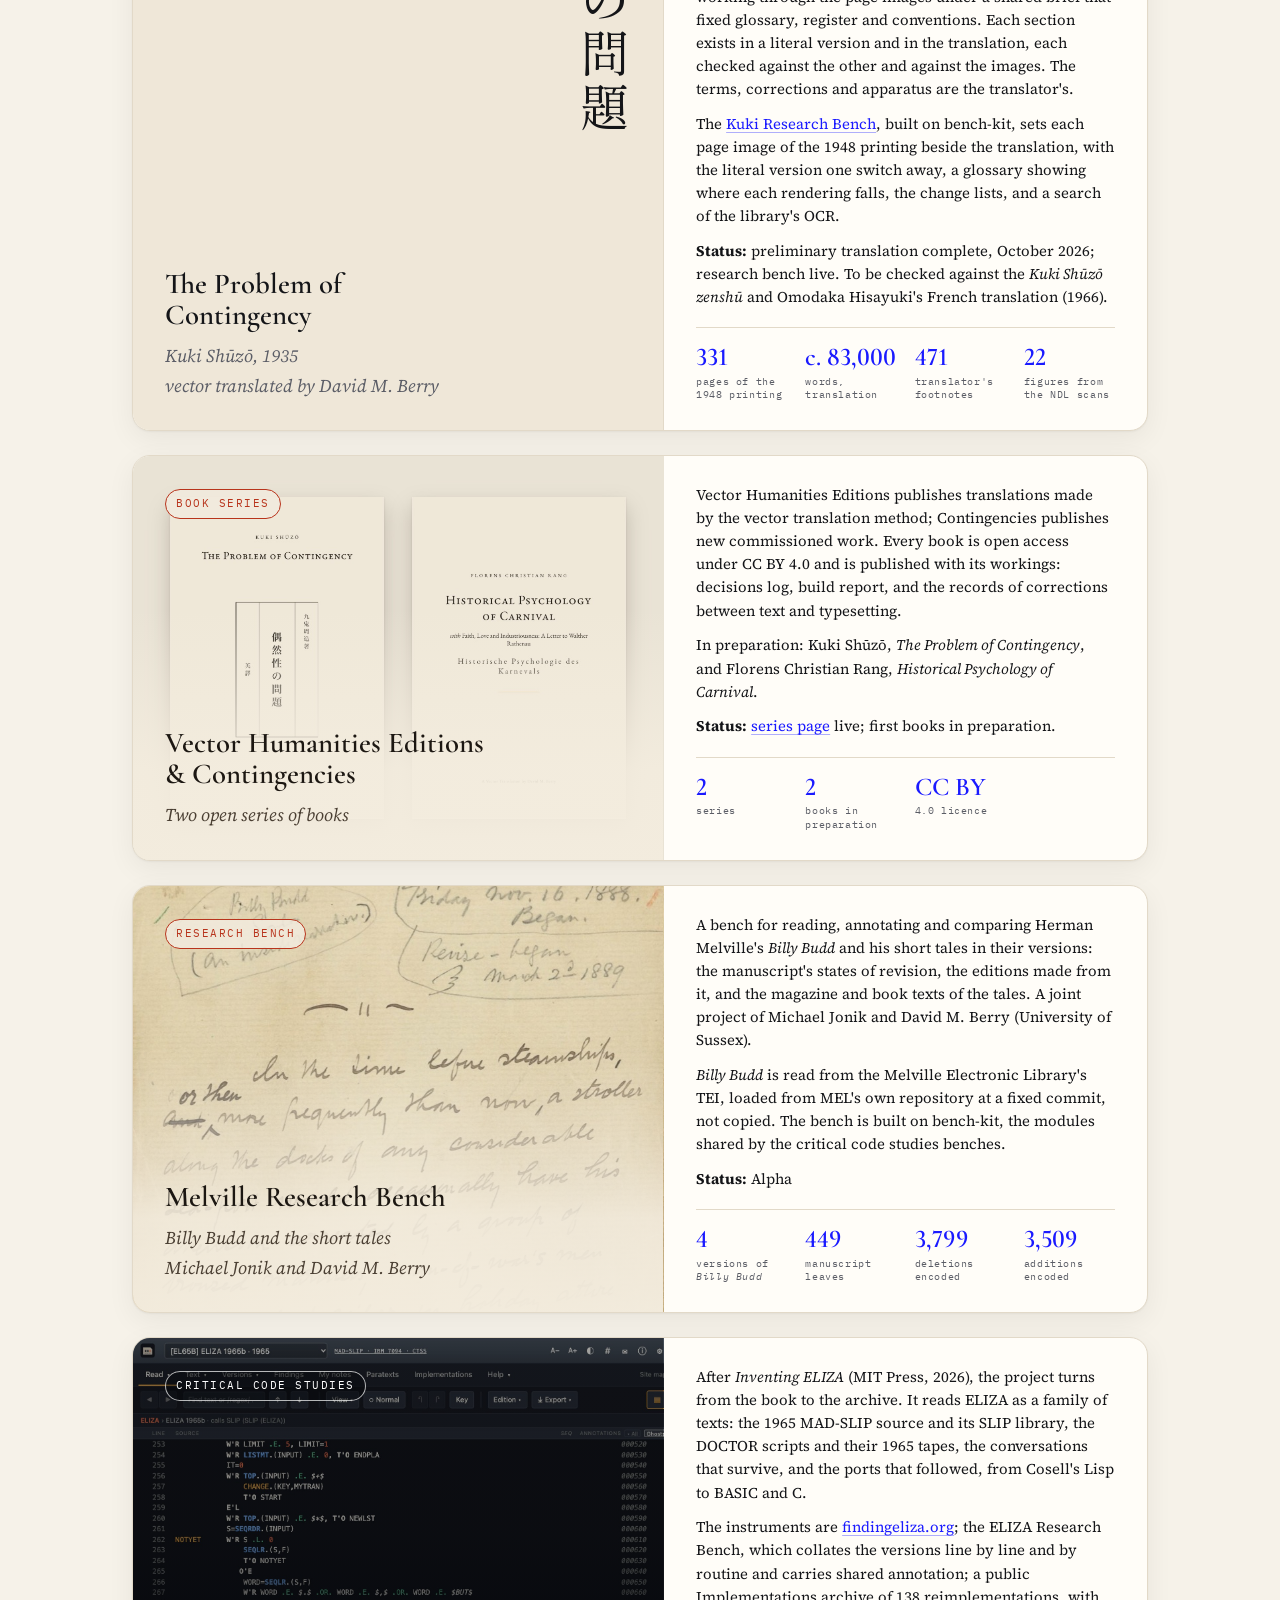
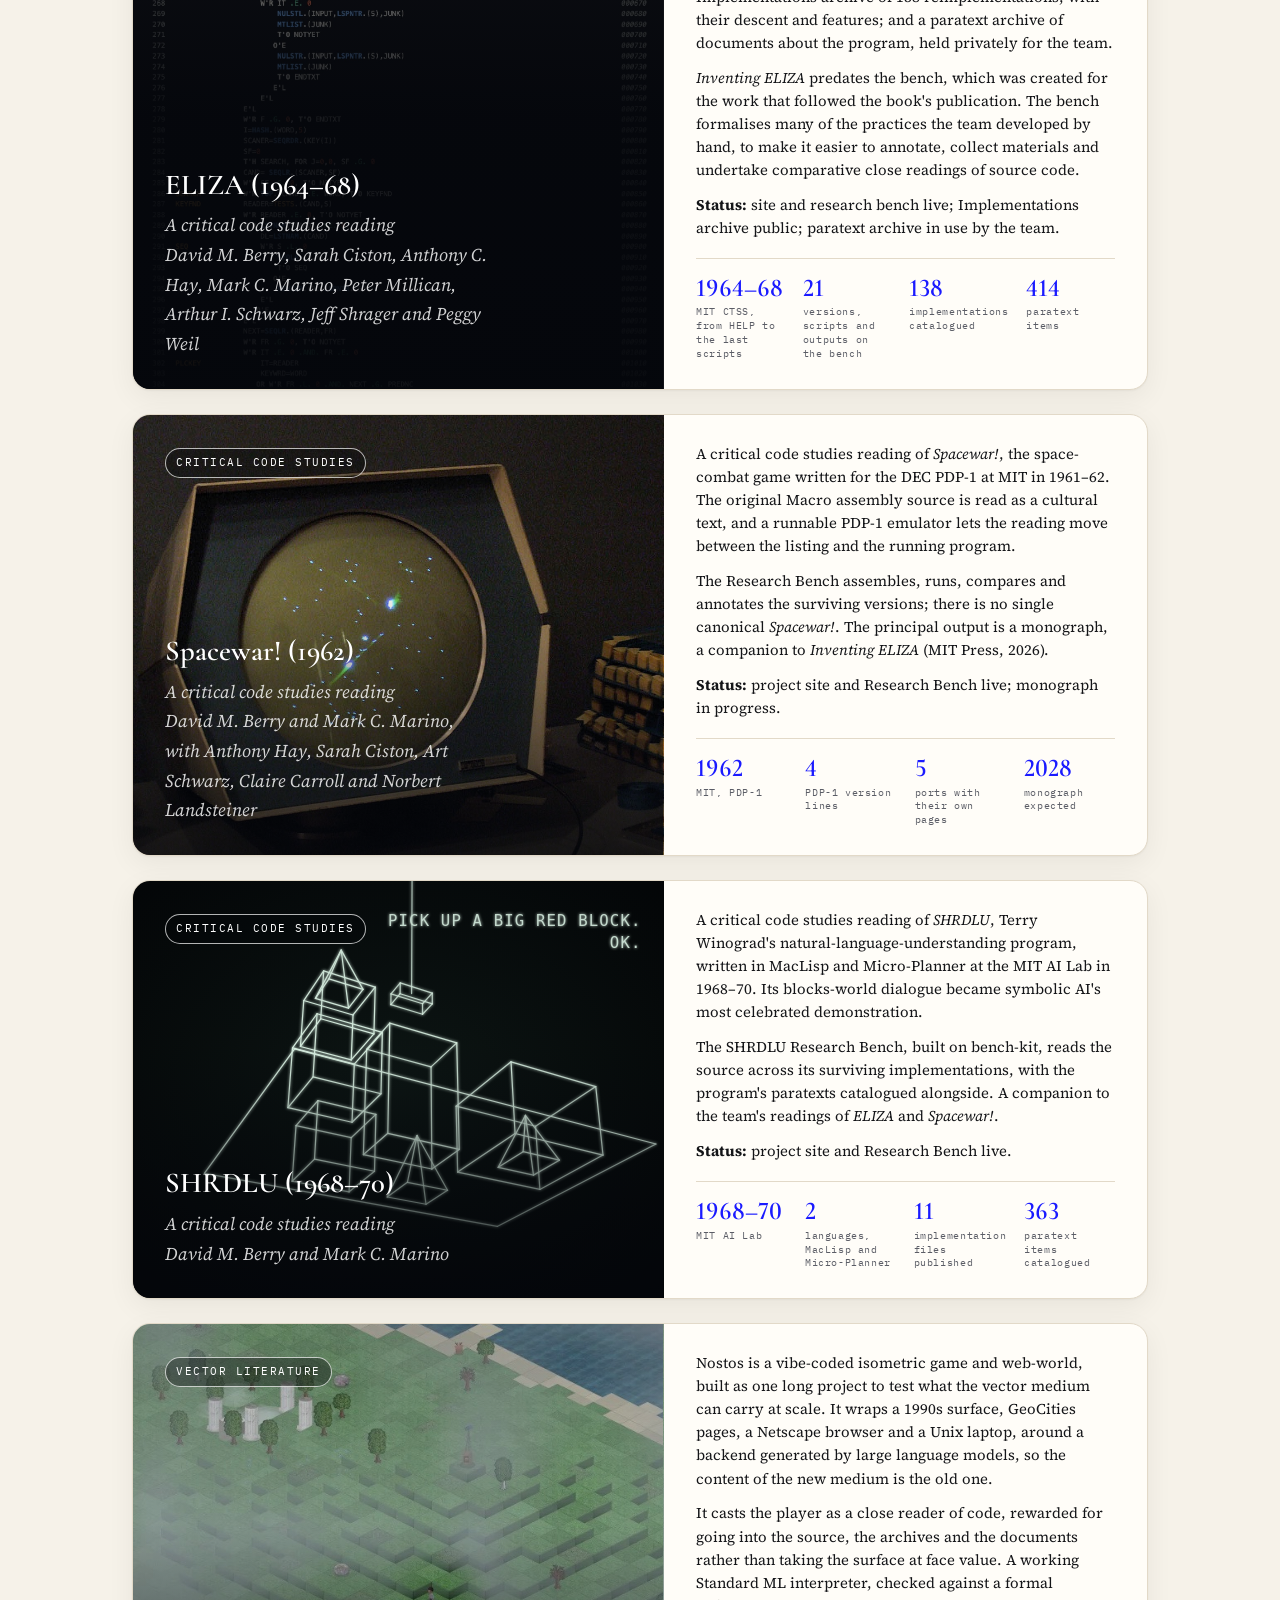
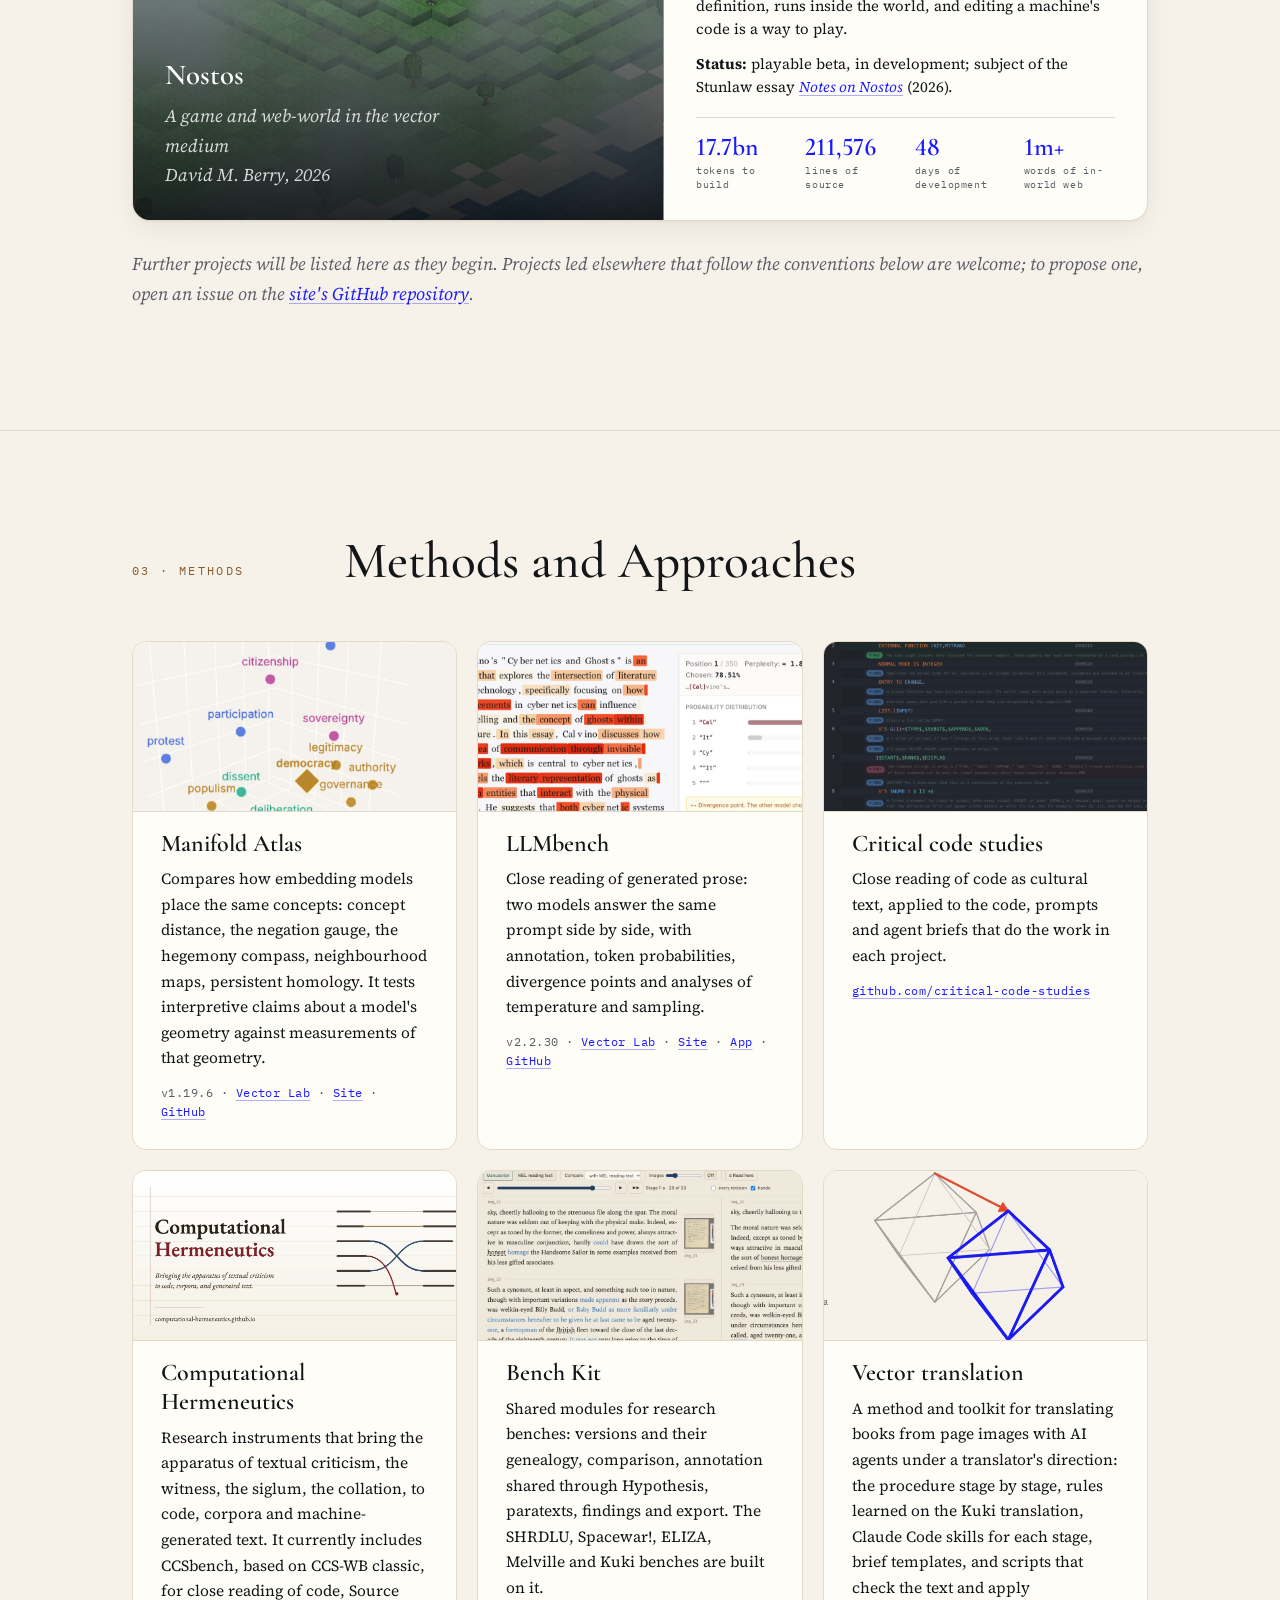
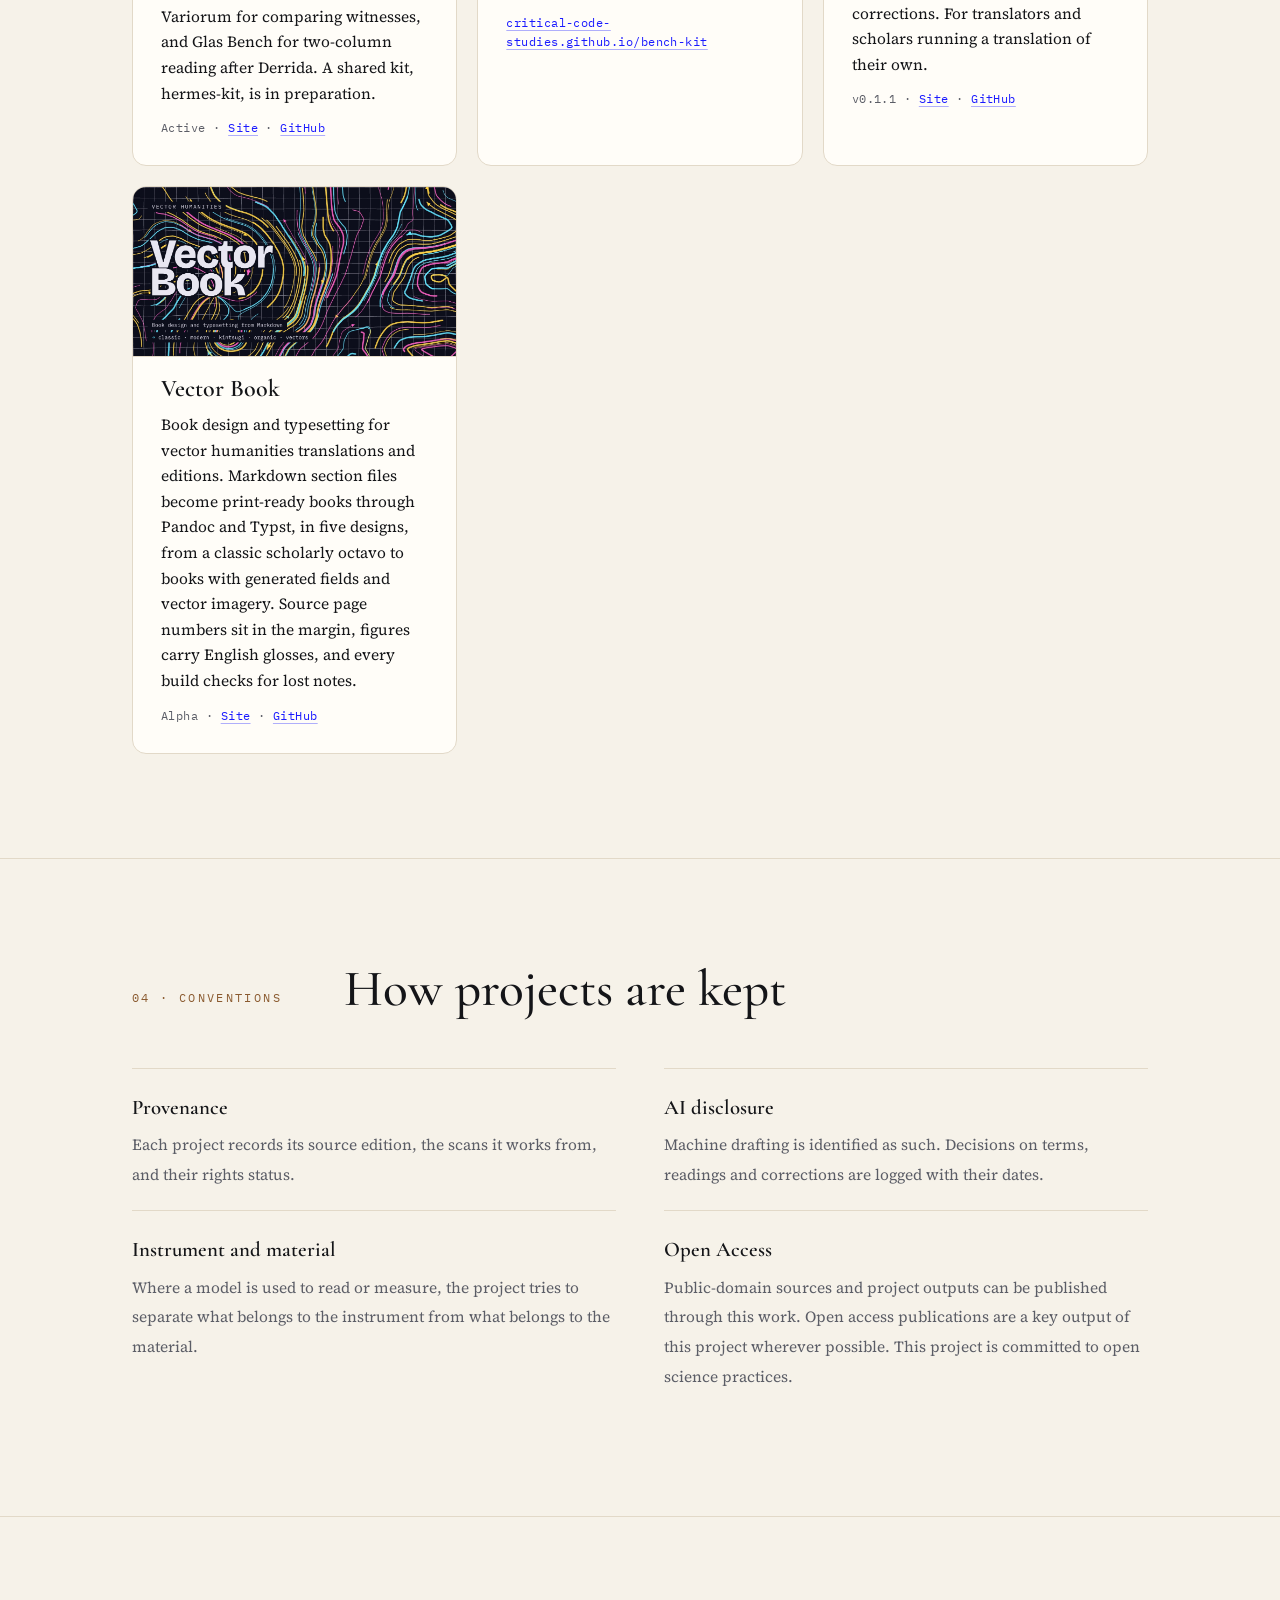
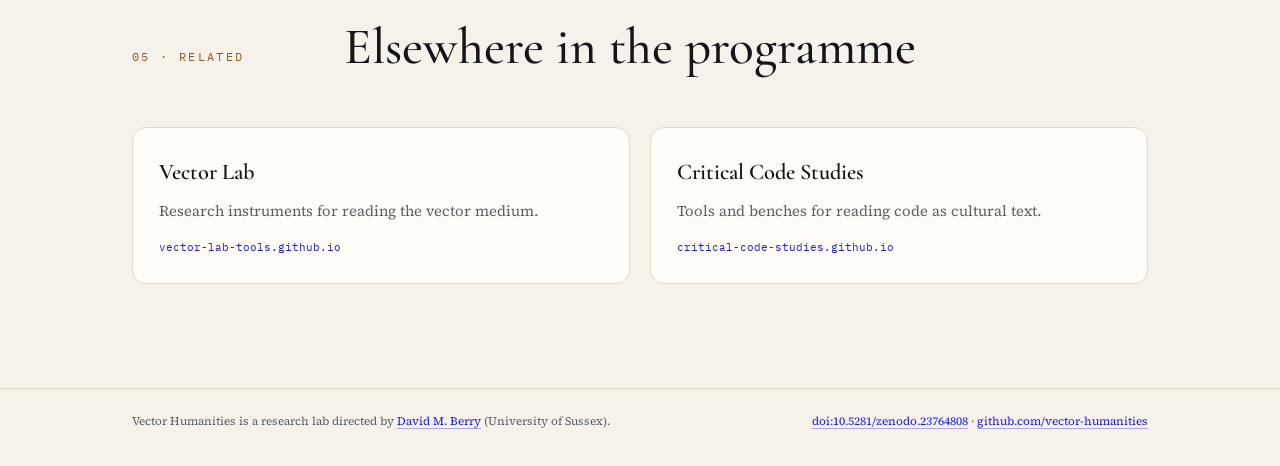
==== commit 6c16fd80: "ELIZA card: the bench came after Inventing ELIZA and formalises the team's hand practices" ====
--- a/index.html
+++ b/index.html
@@ -212,6 +212,7 @@
         <div class="body">
           <p>After <i>Inventing ELIZA</i> (MIT Press, 2026), the project turns from the book to the archive. It reads ELIZA as a family of texts: the 1965 MAD-SLIP source and its SLIP library, the DOCTOR scripts and their 1965 tapes, the conversations that survive, and the ports that followed, from Cosell's Lisp to BASIC and C.</p>
           <p>The instruments are <a href="https://findingeliza.org">findingeliza.org</a>; the ELIZA Research Bench, which collates the versions line by line and by routine and carries shared annotation; a public Implementations archive of 138 reimplementations, with their descent and features; and a paratext archive of documents about the program, held privately for the team.</p>
+          <p><i>Inventing ELIZA</i> predates the bench, which was created for the work that followed the book's publication. The bench formalises many of the practices the team developed by hand, to make it easier to annotate, collect materials and undertake comparative close readings of source code.</p>
           <p><b>Status:</b> site and research bench live; Implementations archive public; paratext archive in use by the team.</p>
           <div class="stats">
             <div><b>1964–68</b><span>MIT CTSS, from HELP to the last scripts</span></div>
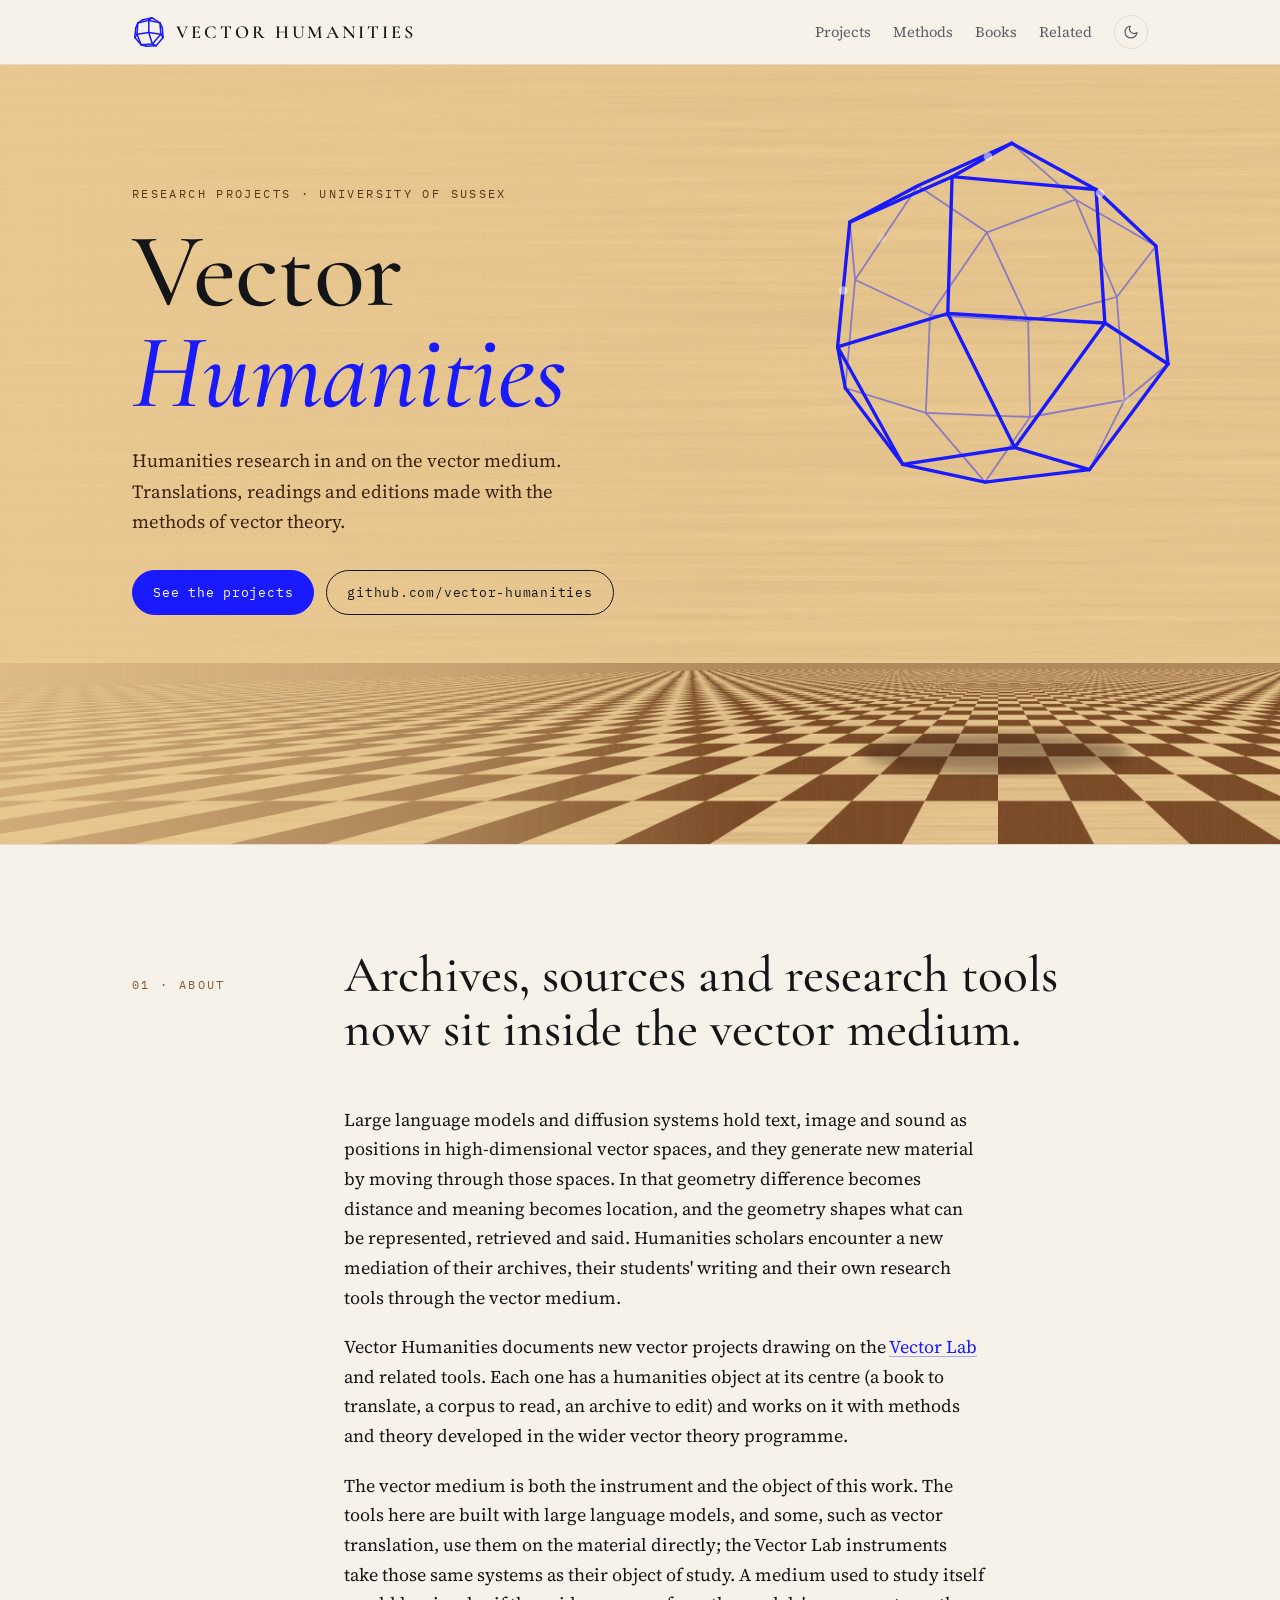
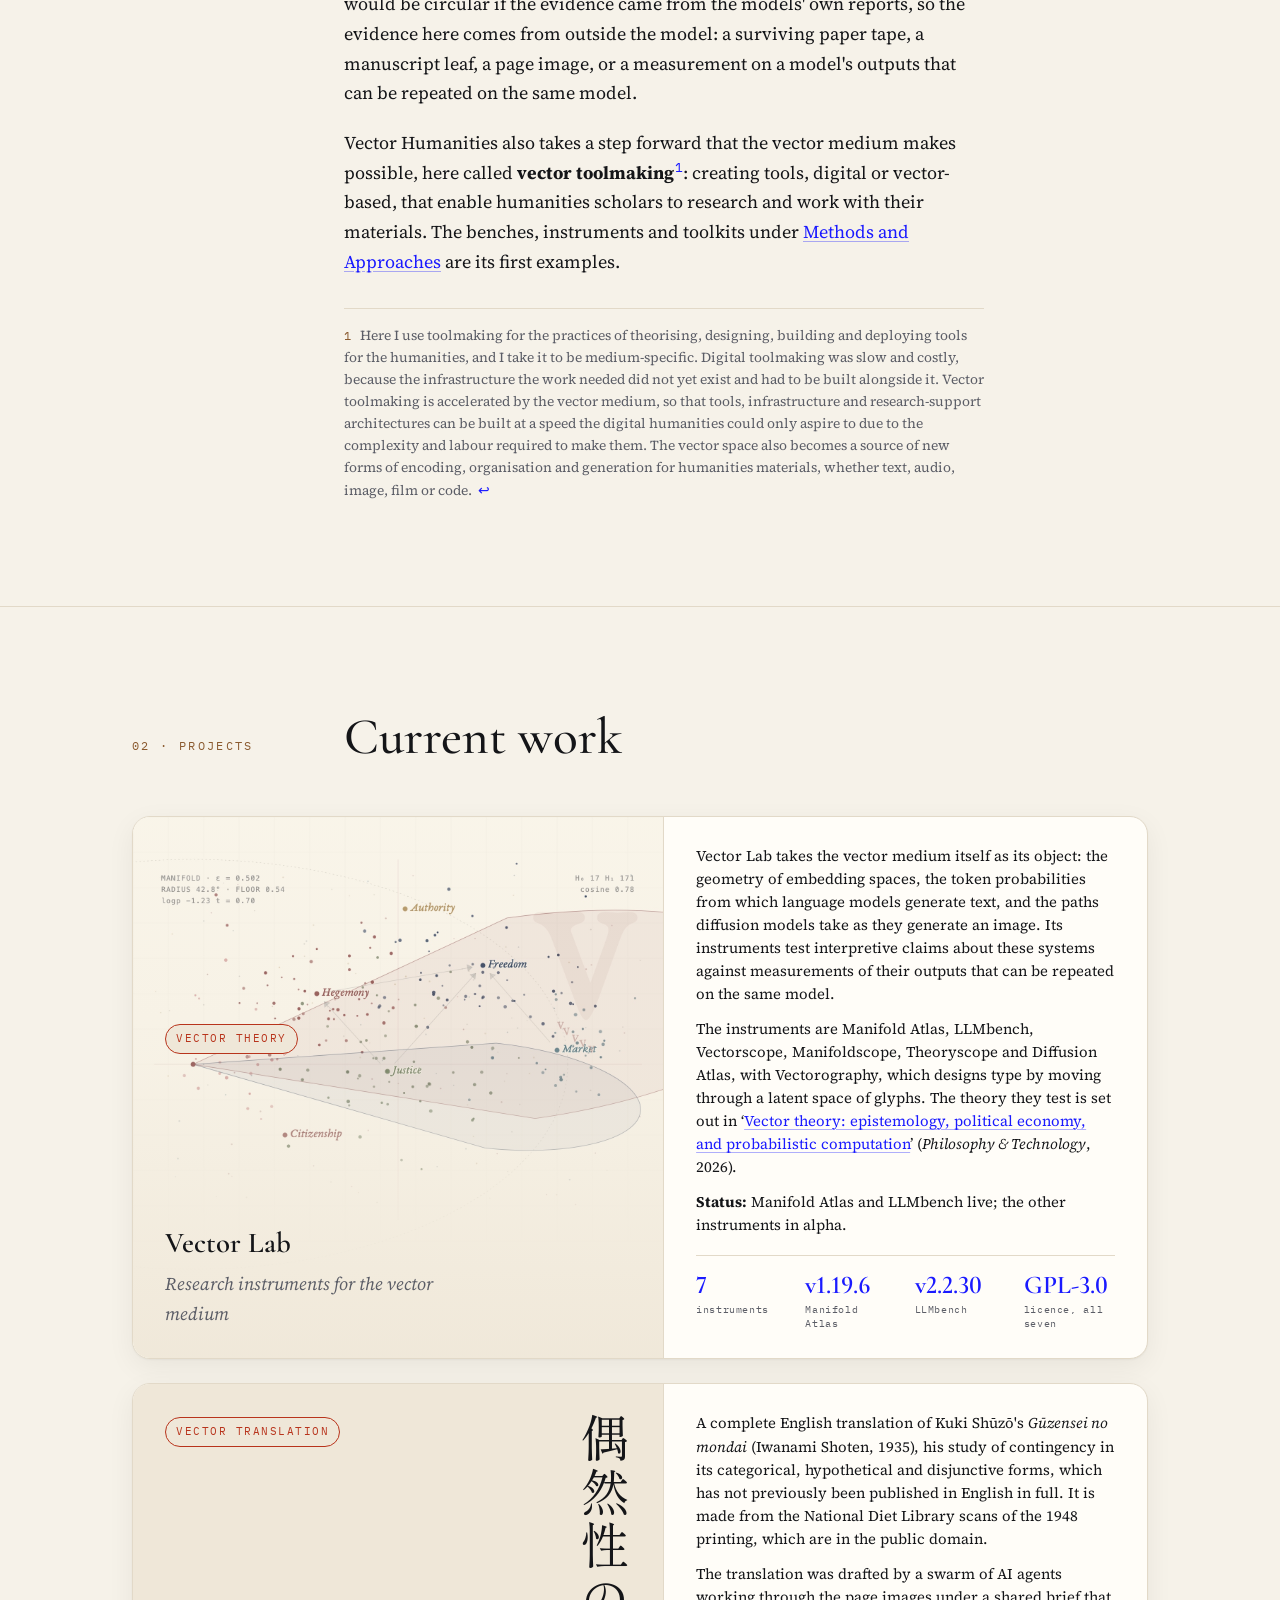
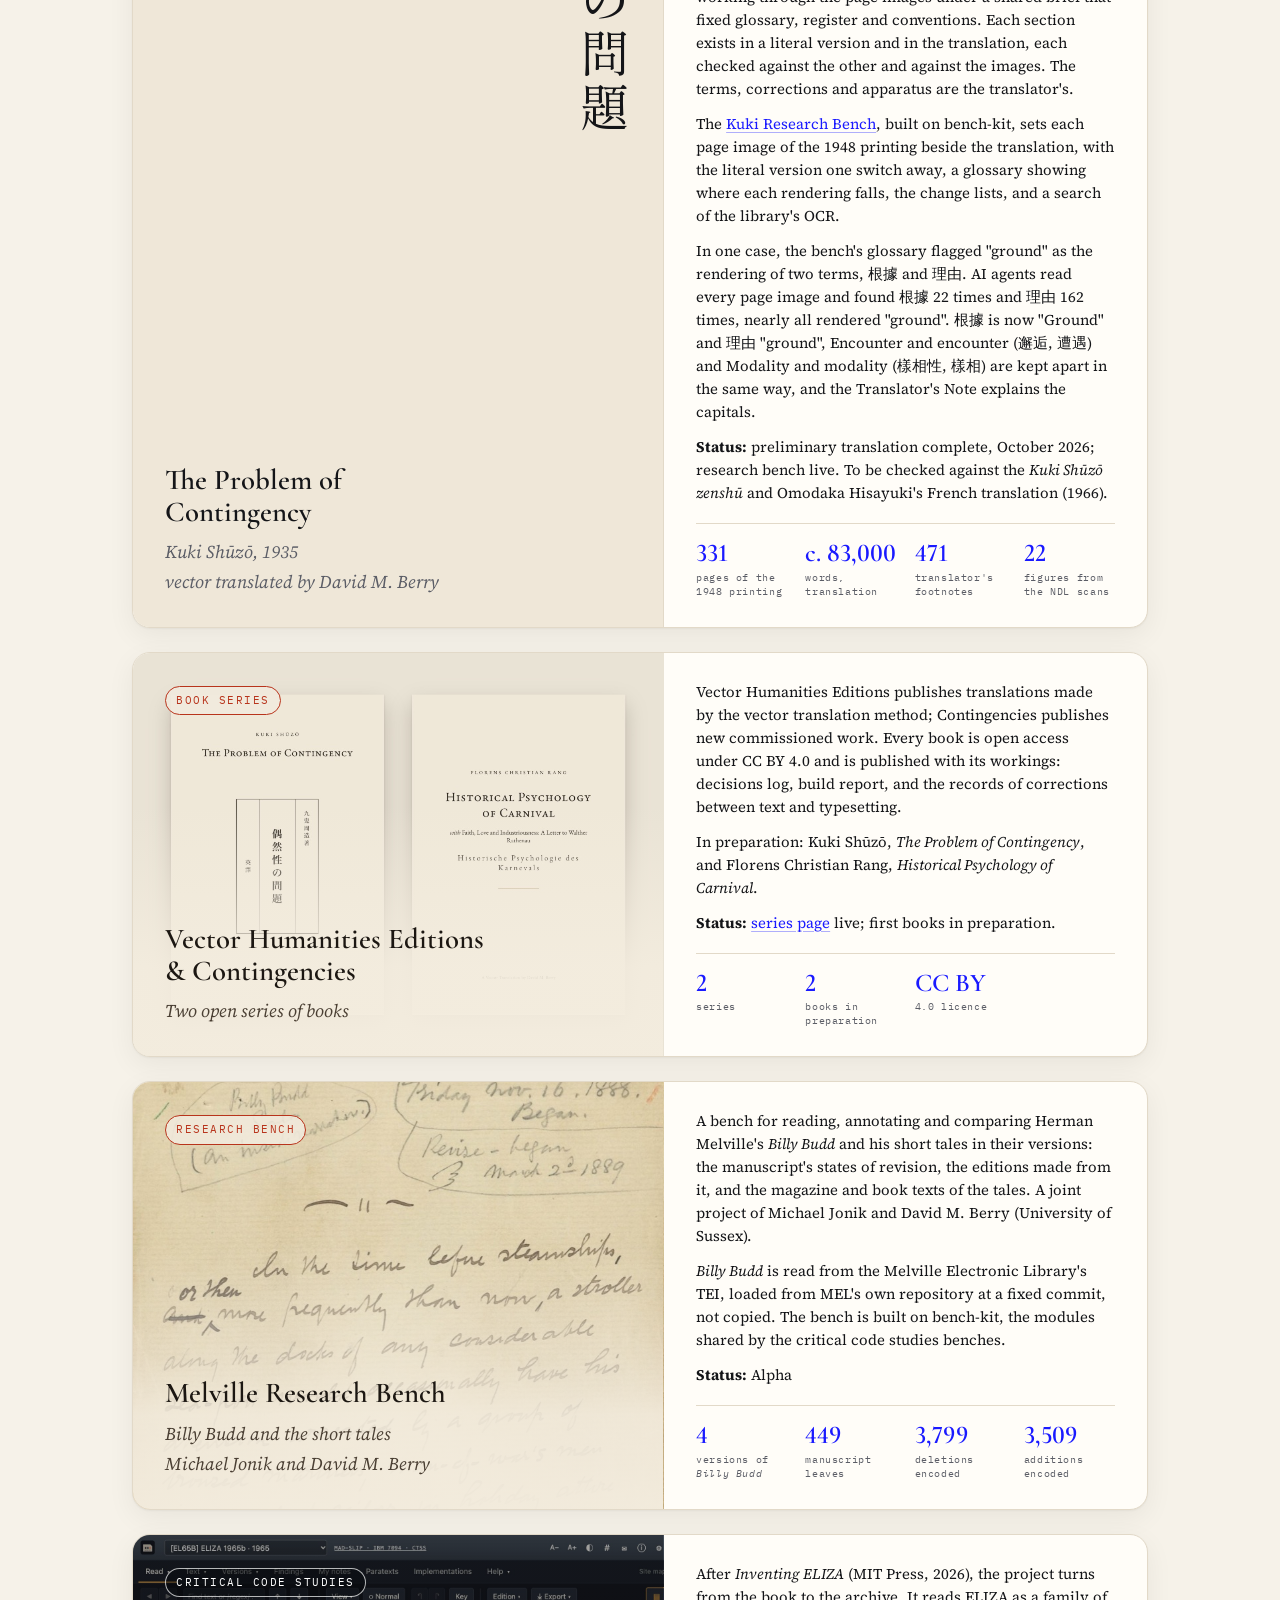
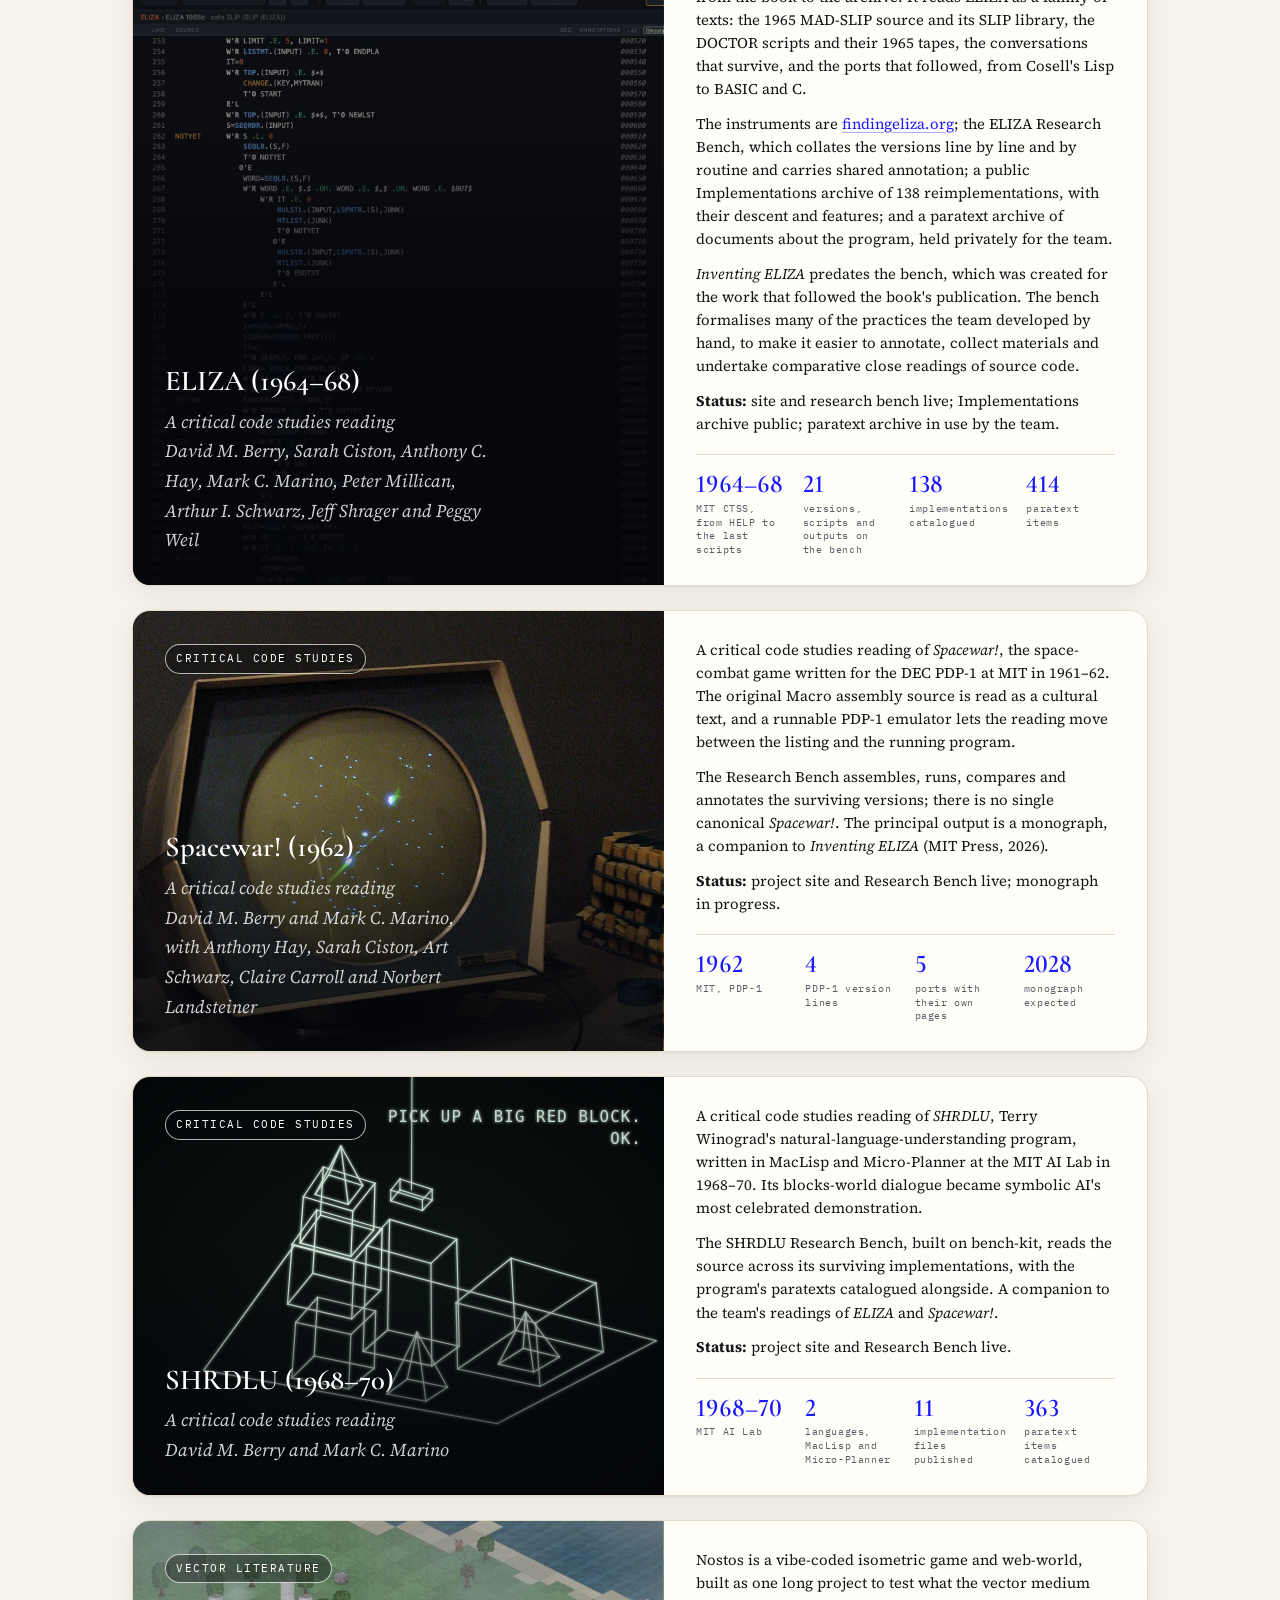
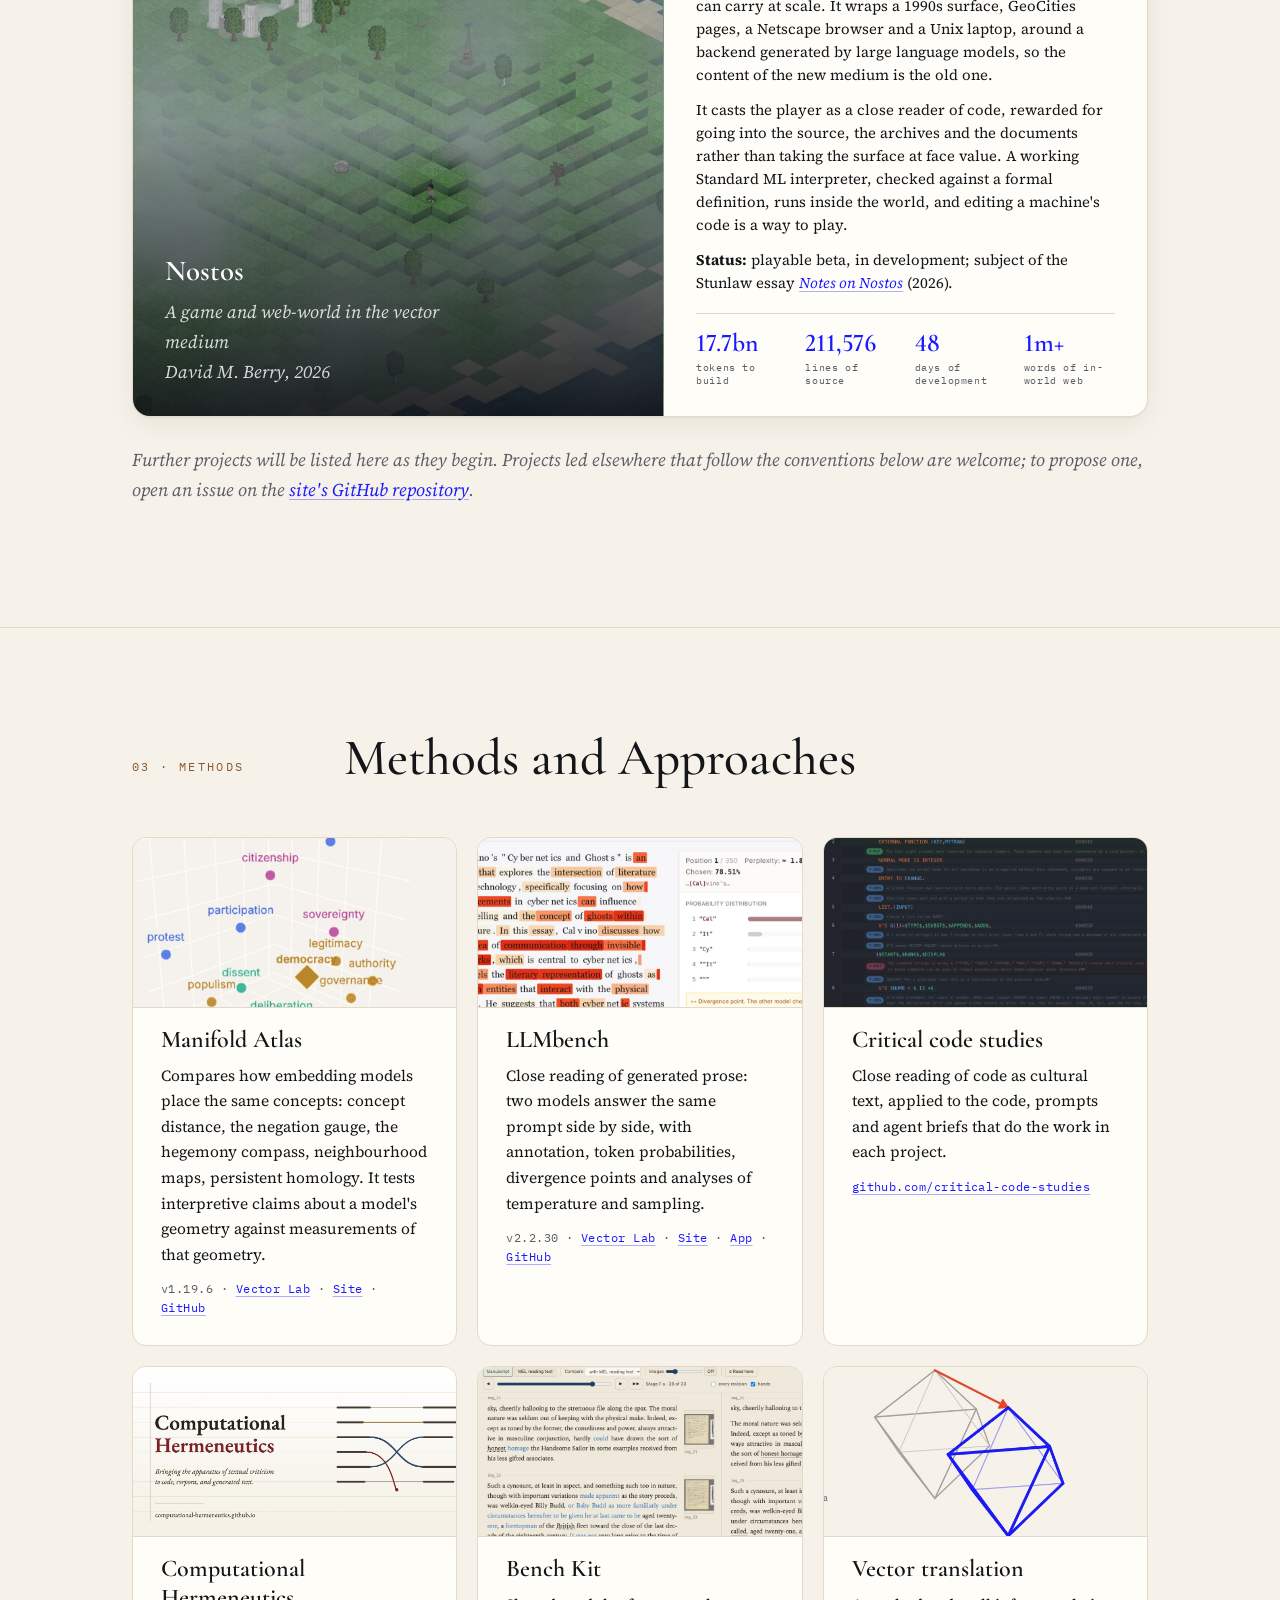
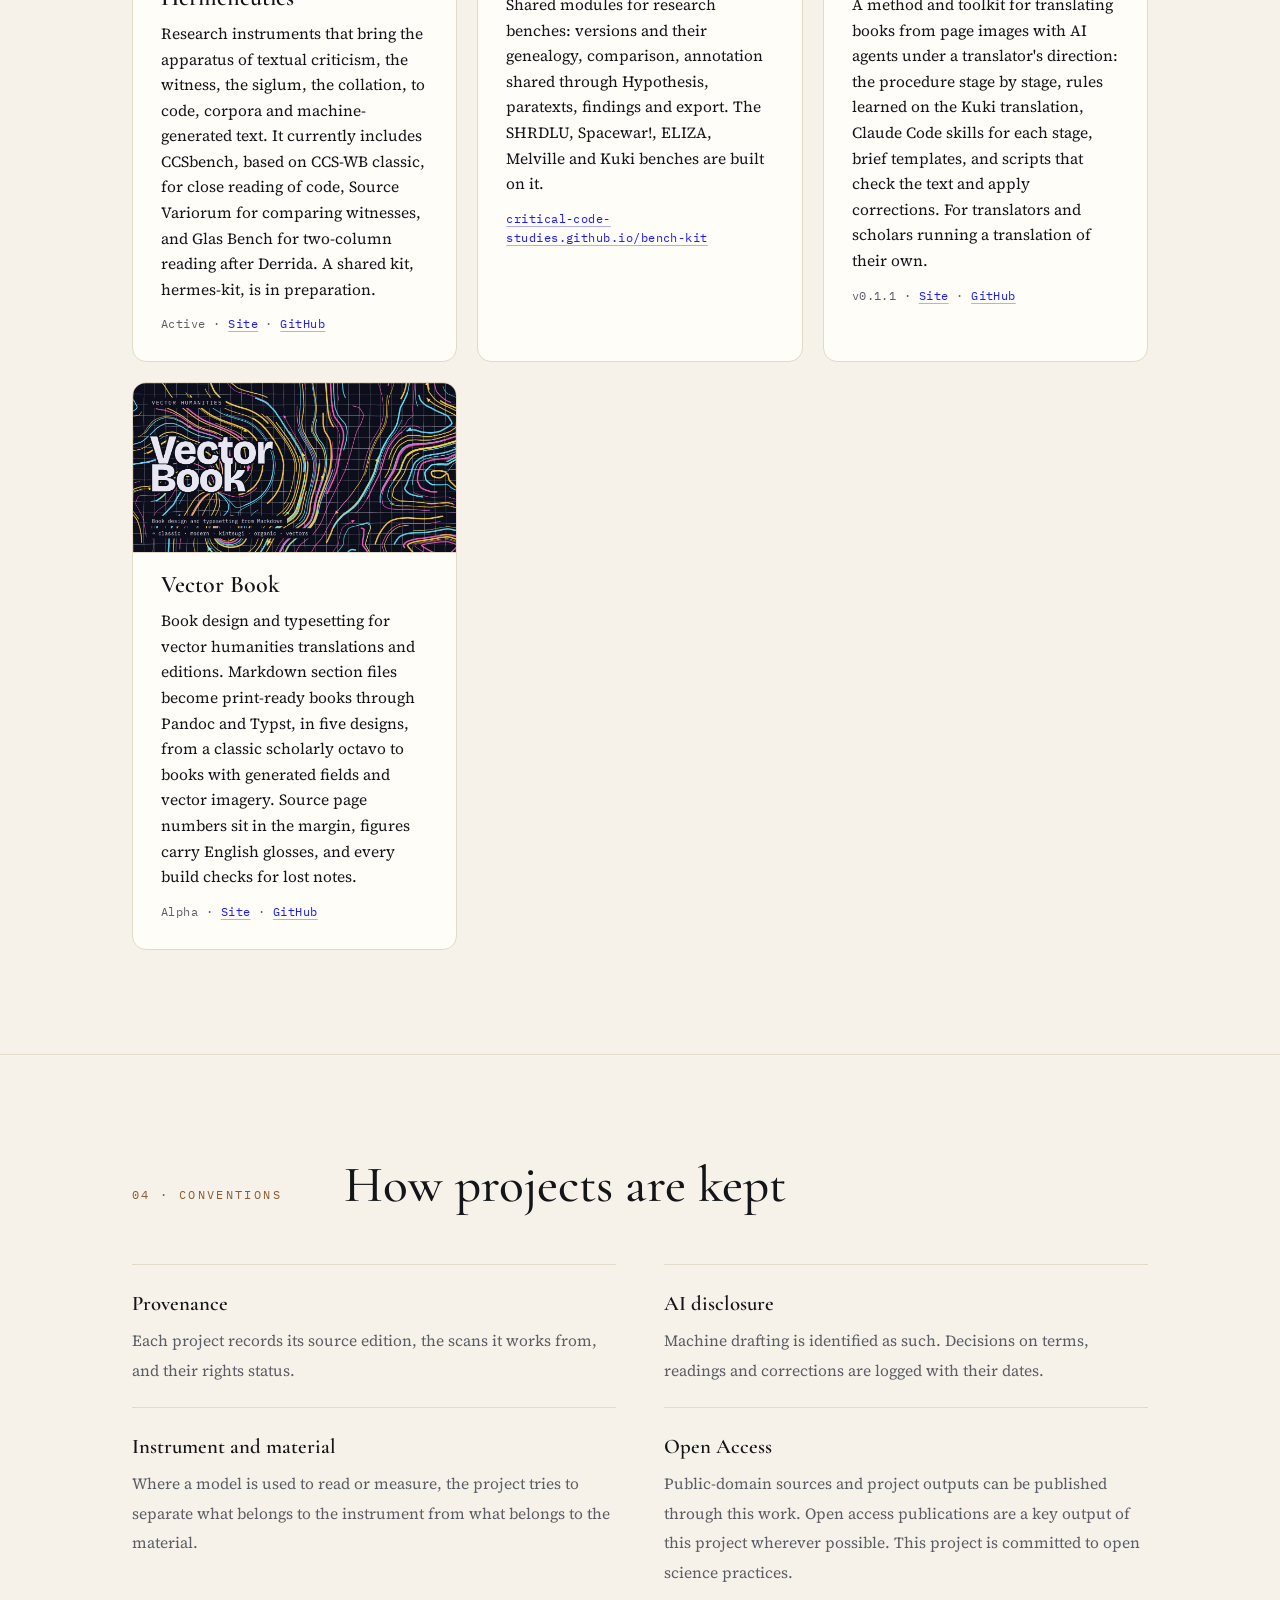
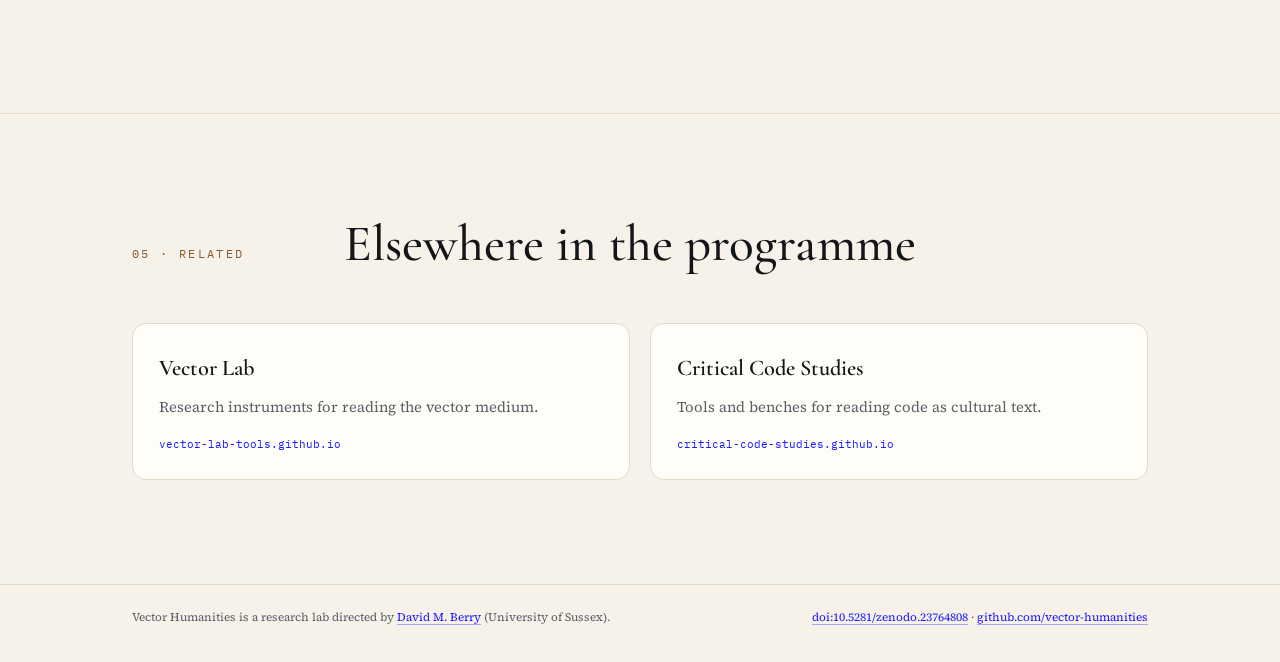
==== commit c4c9f02c: "Kuki card: the ground/Ground case from the bench" ====
--- a/index.html
+++ b/index.html
@@ -135,6 +135,7 @@
           <p>A complete English translation of Kuki Shūzō's <i lang="ja-Latn">Gūzensei no mondai</i> (Iwanami Shoten, 1935), his study of contingency in its categorical, hypothetical and disjunctive forms, which has not previously been published in English in full. It is made from the National Diet Library scans of the 1948 printing, which are in the public domain.</p>
           <p>The translation was drafted by a swarm of AI agents working through the page images under a shared brief that fixed glossary, register and conventions. Each section exists in a literal version and in the translation, each checked against the other and against the images. The terms, corrections and apparatus are the translator's.</p>
           <p>The <a href="https://vector-humanities.github.io/kuki-bench/">Kuki Research Bench</a>, built on bench-kit, sets each page image of the 1948 printing beside the translation, with the literal version one switch away, a glossary showing where each rendering falls, the change lists, and a search of the library's OCR.</p>
+          <p>In one case, the bench's glossary flagged "ground" as the rendering of two terms, <span lang="ja">根據</span> and <span lang="ja">理由</span>. AI agents read every page image and found <span lang="ja">根據</span> 22 times and <span lang="ja">理由</span> 162 times, nearly all rendered "ground". <span lang="ja">根據</span> is now "Ground" and <span lang="ja">理由</span> "ground", Encounter and encounter (<span lang="ja">邂逅</span>, <span lang="ja">遭遇</span>) and Modality and modality (<span lang="ja">樣相性</span>, <span lang="ja">樣相</span>) are kept apart in the same way, and the Translator's Note explains the capitals.</p>
           <p><b>Status:</b> preliminary translation complete, October 2026; research bench live. To be checked against the <i>Kuki Shūzō zenshū</i> and Omodaka Hisayuki's French translation (1966).</p>
           <div class="stats">
             <div><b>331</b><span>pages of the 1948 printing</span></div>
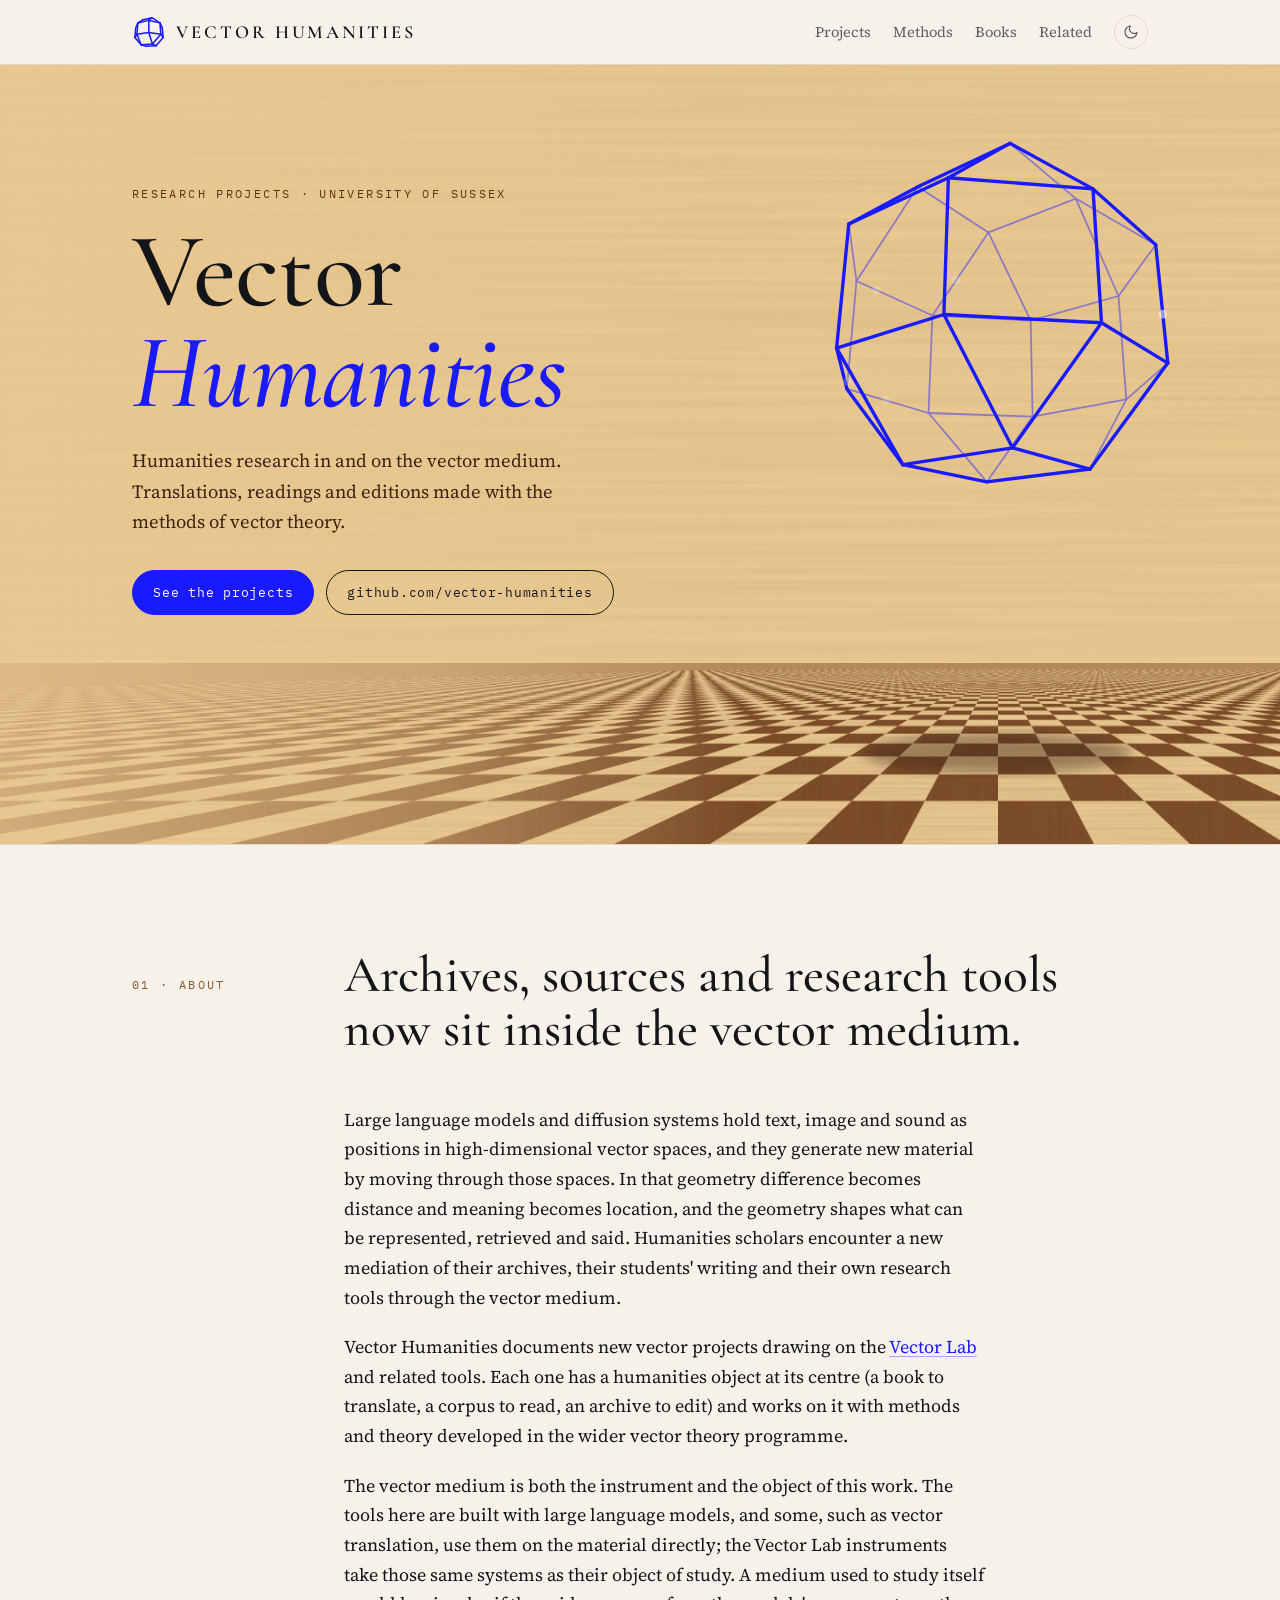
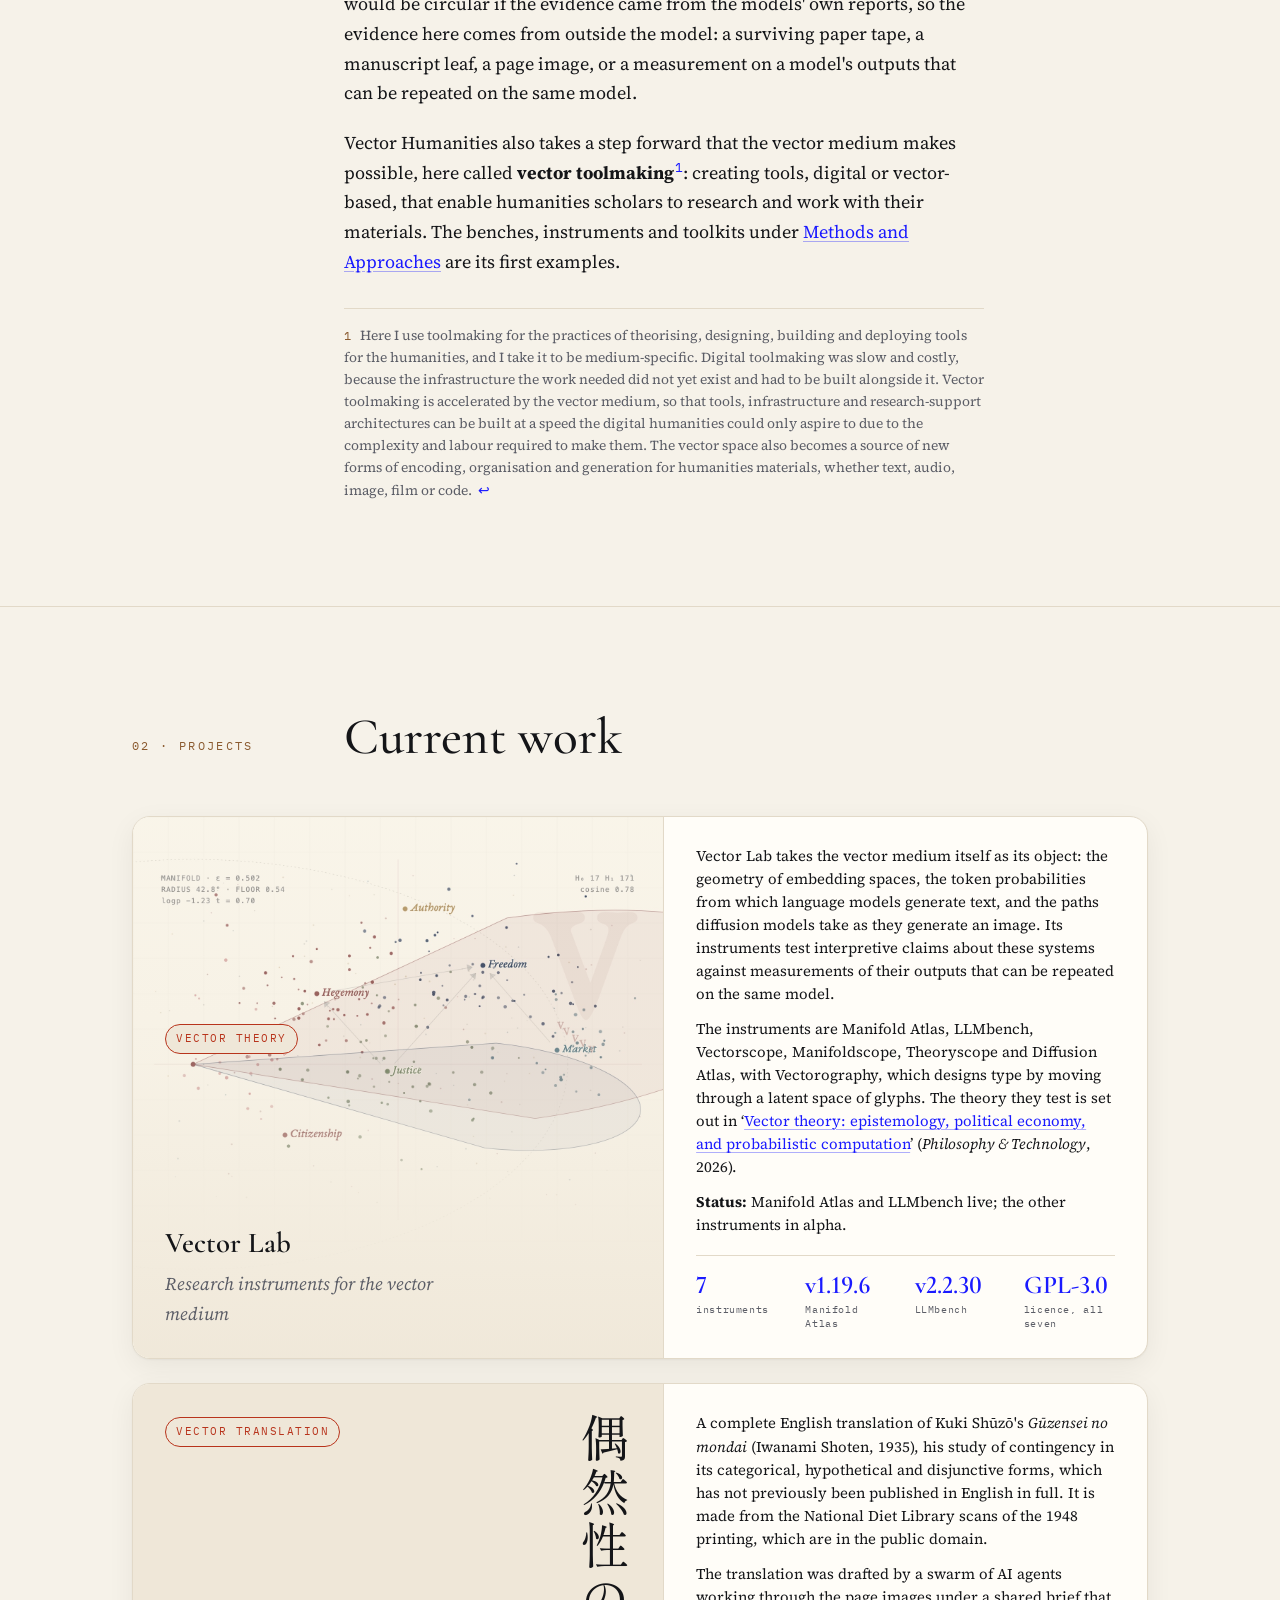
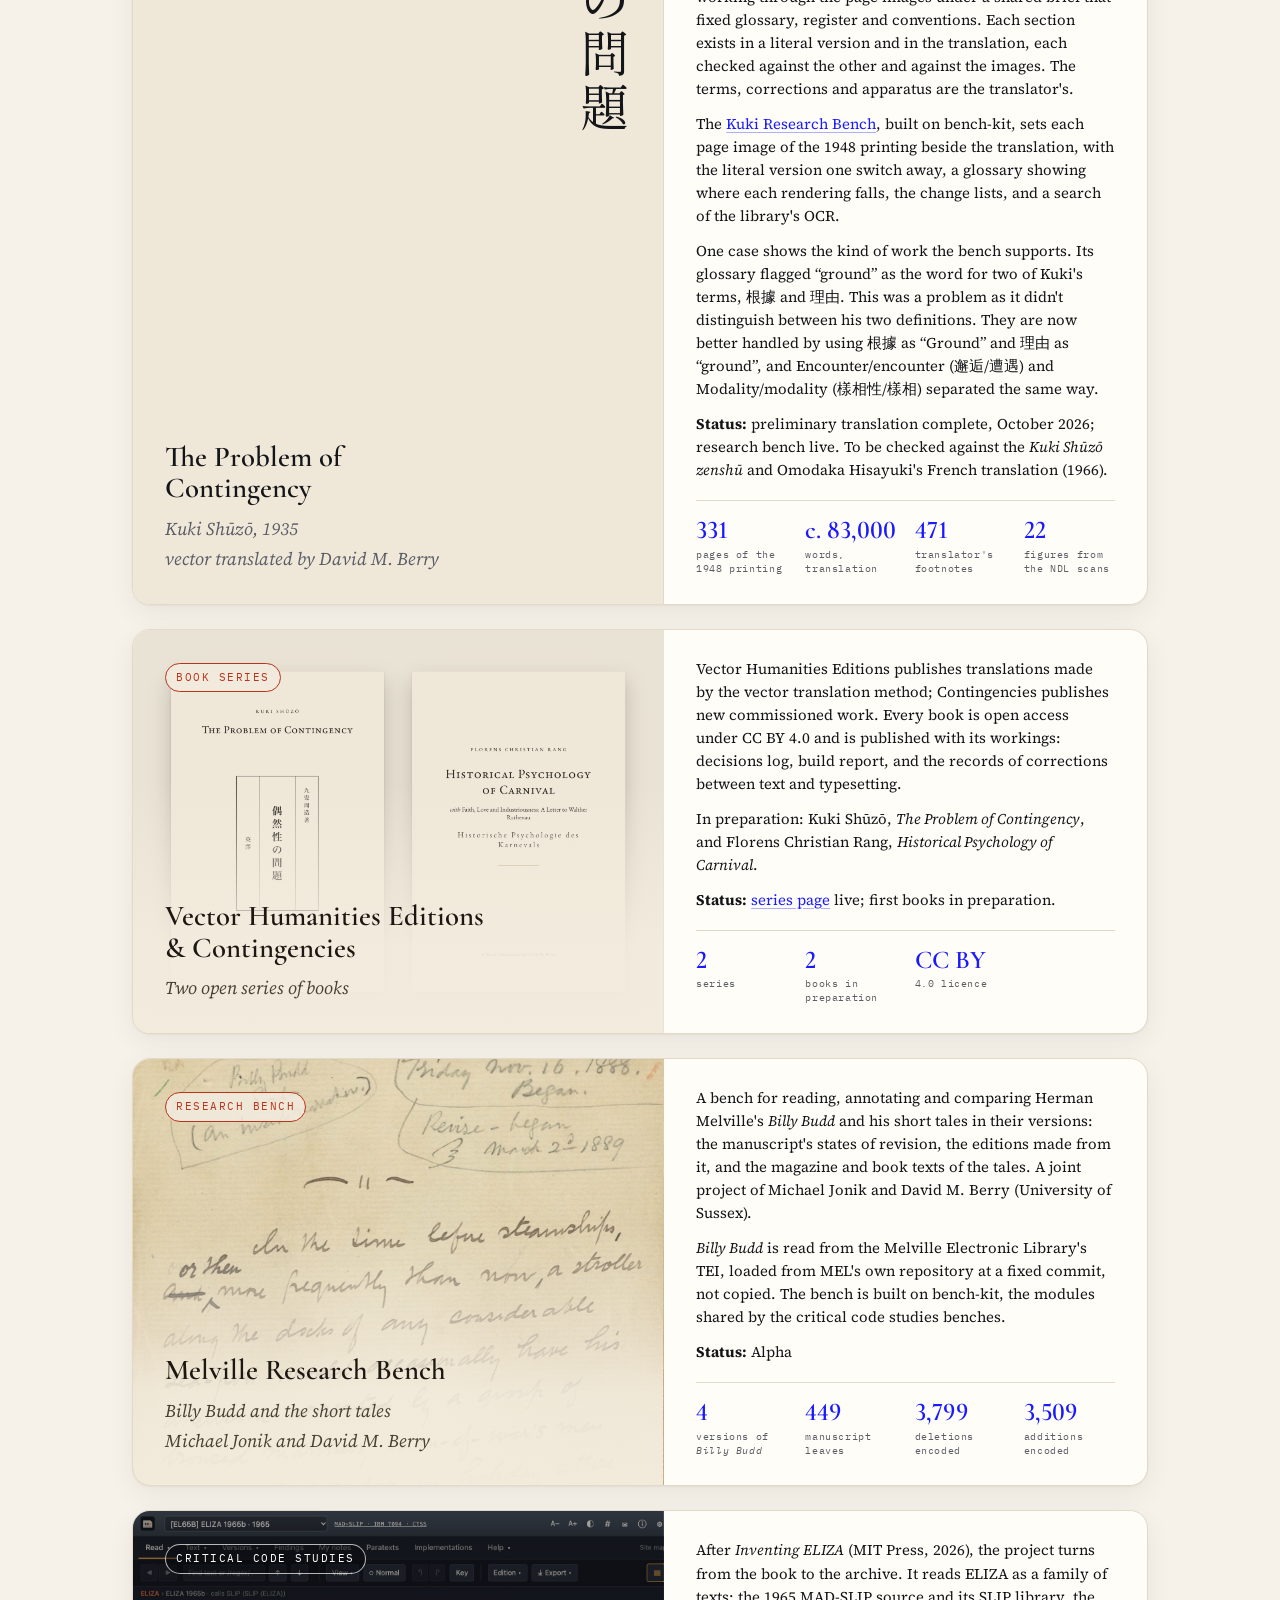
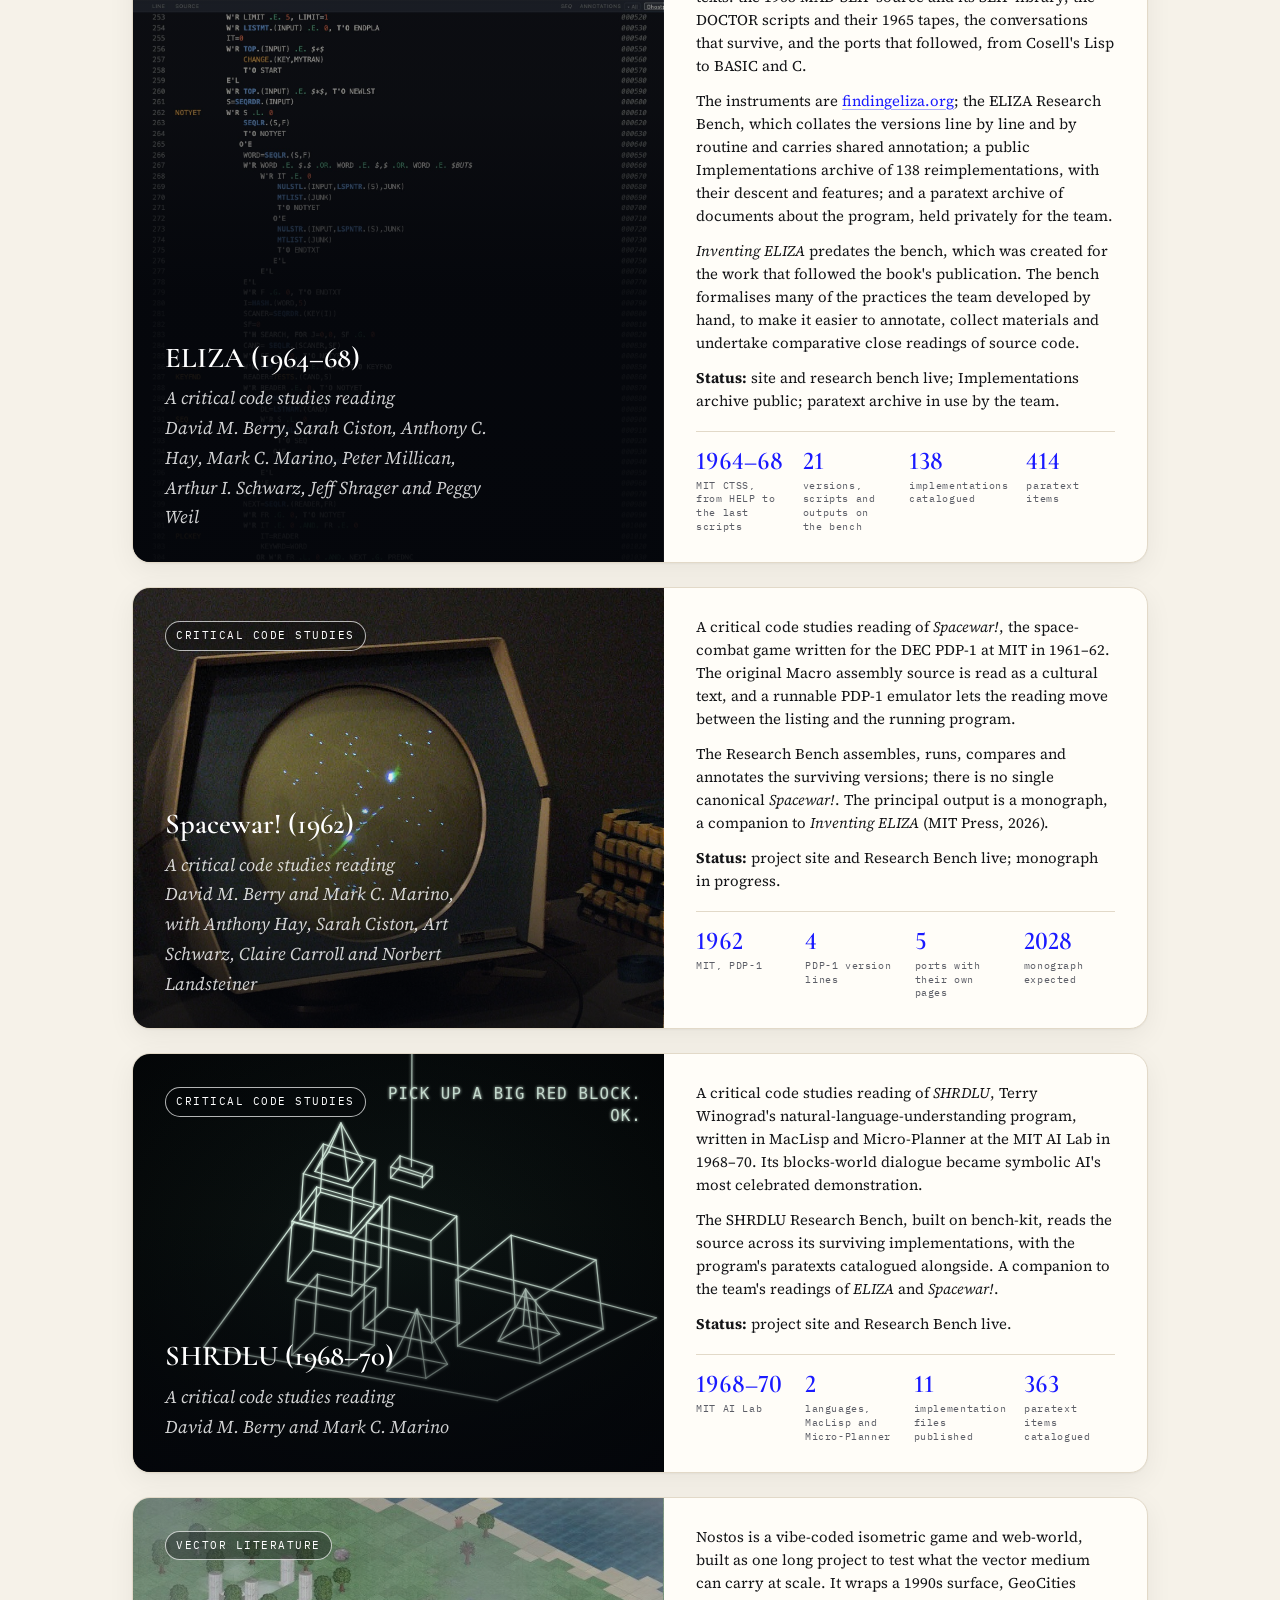
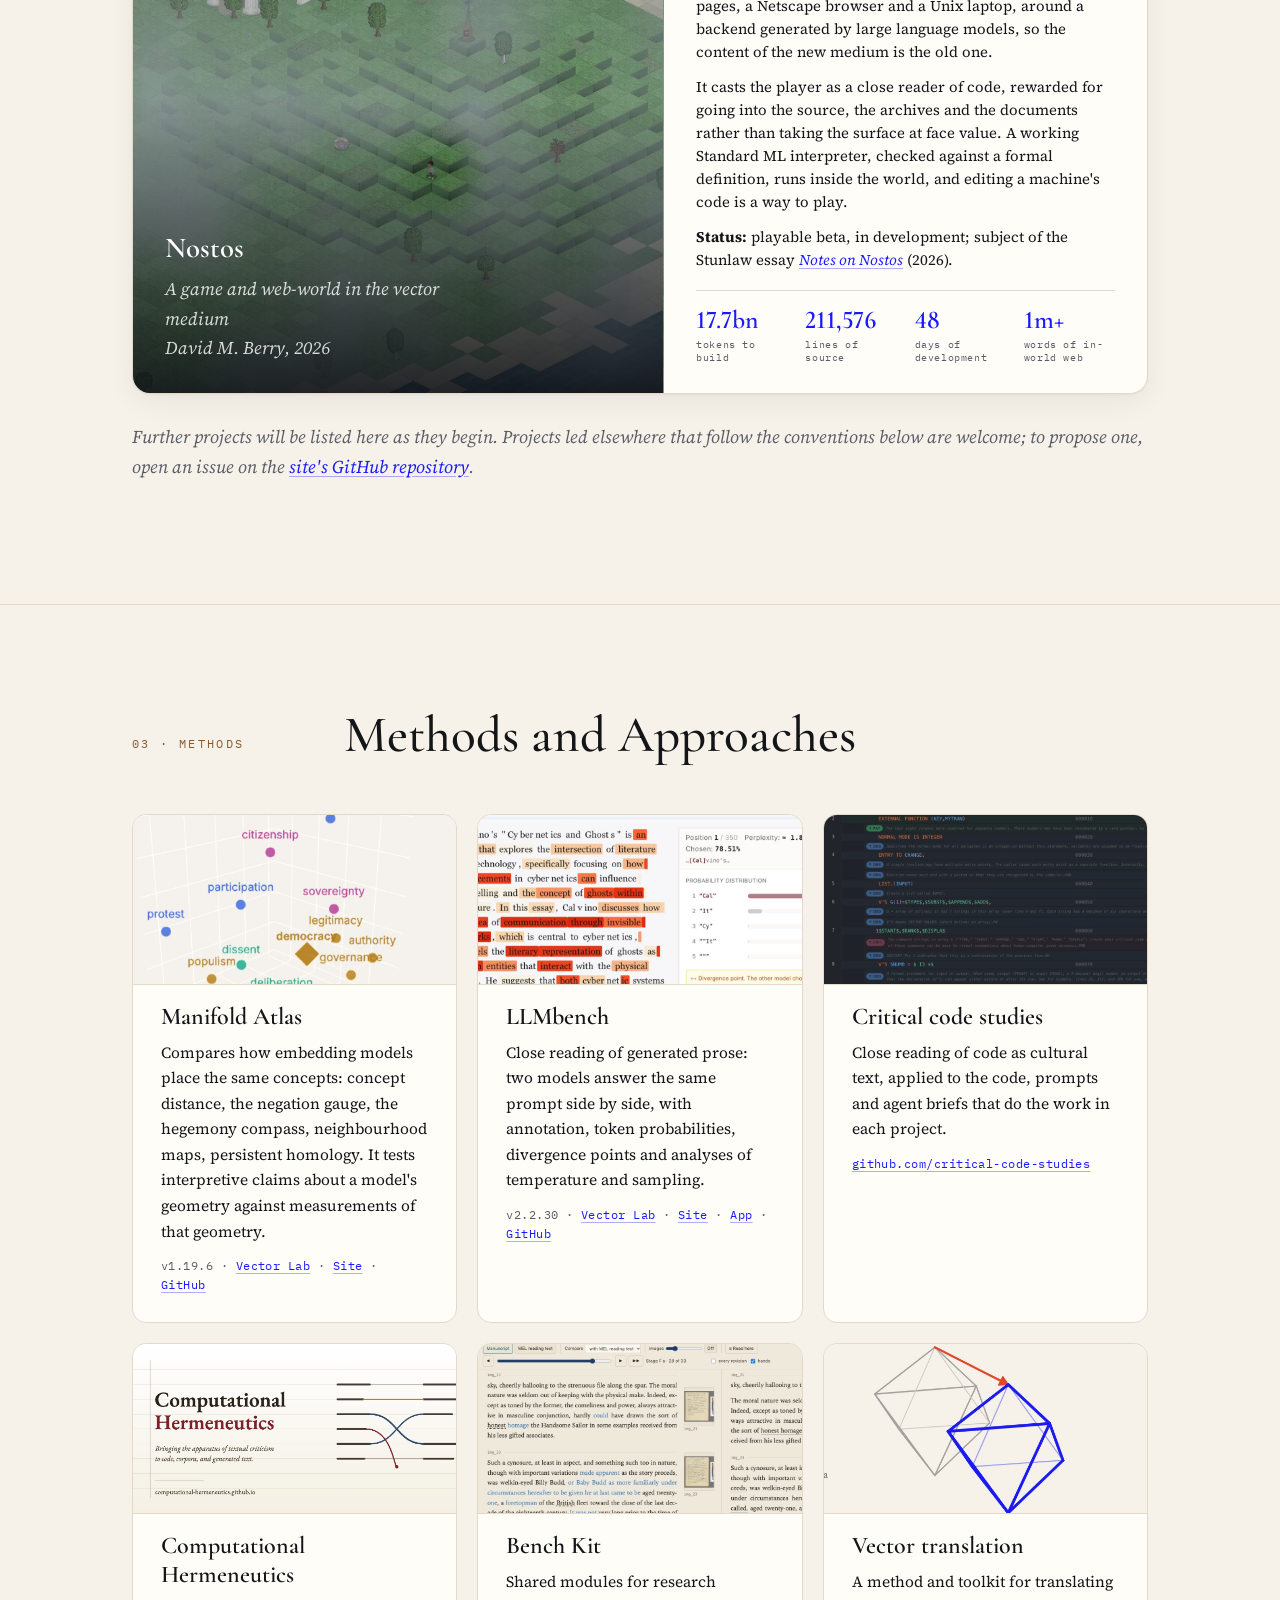
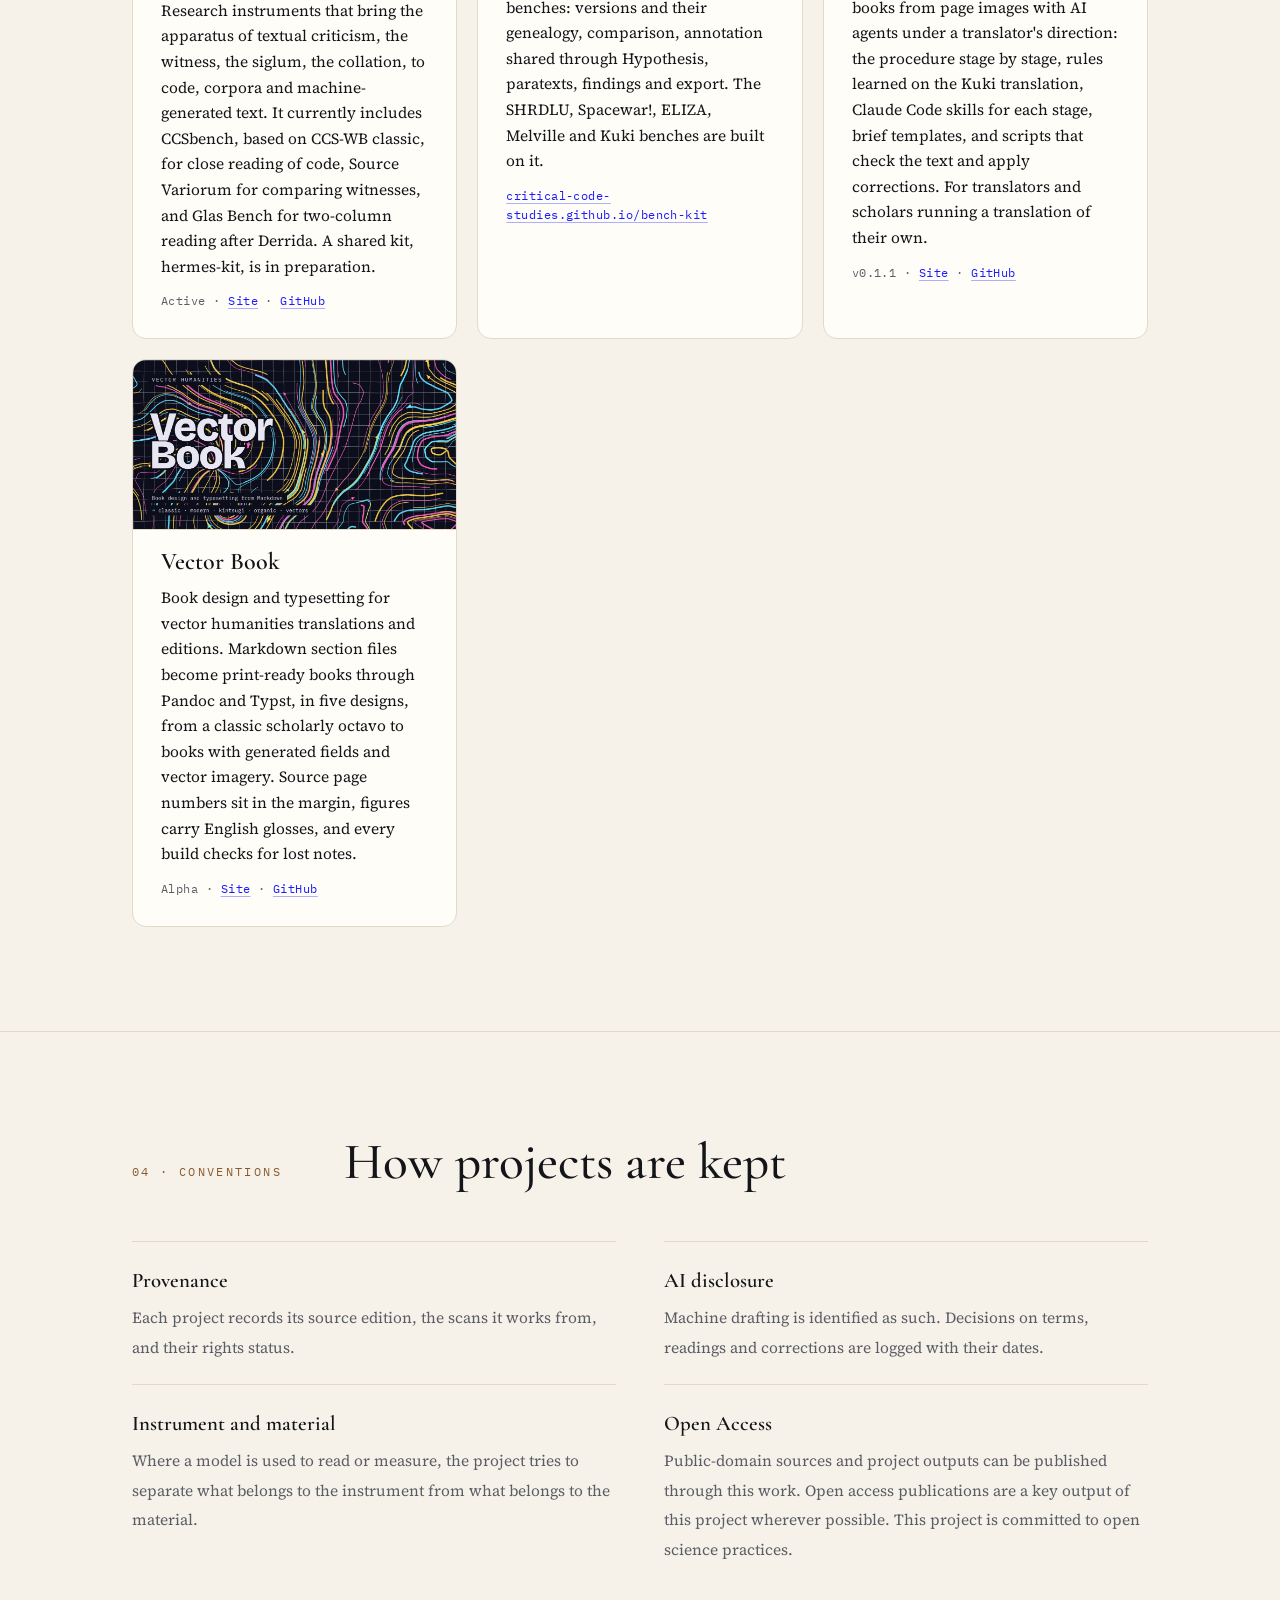
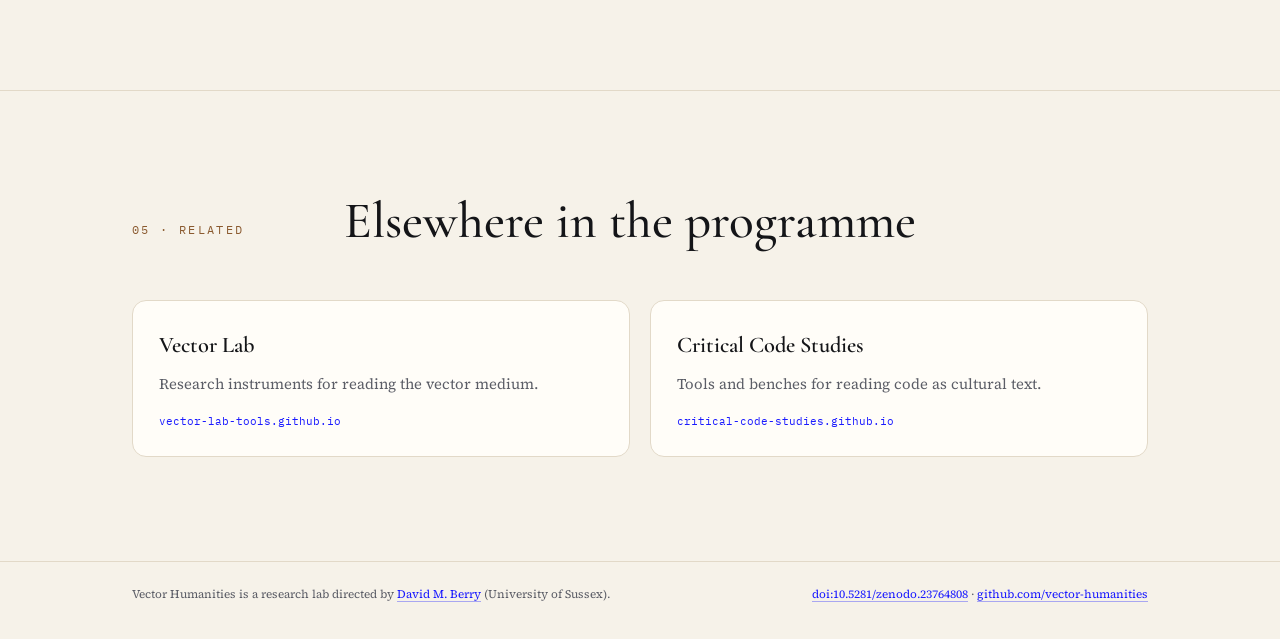
==== commit ce10934a: "Kuki card: ground/Ground case in your wording" ====
--- a/index.html
+++ b/index.html
@@ -135,7 +135,7 @@
           <p>A complete English translation of Kuki Shūzō's <i lang="ja-Latn">Gūzensei no mondai</i> (Iwanami Shoten, 1935), his study of contingency in its categorical, hypothetical and disjunctive forms, which has not previously been published in English in full. It is made from the National Diet Library scans of the 1948 printing, which are in the public domain.</p>
           <p>The translation was drafted by a swarm of AI agents working through the page images under a shared brief that fixed glossary, register and conventions. Each section exists in a literal version and in the translation, each checked against the other and against the images. The terms, corrections and apparatus are the translator's.</p>
           <p>The <a href="https://vector-humanities.github.io/kuki-bench/">Kuki Research Bench</a>, built on bench-kit, sets each page image of the 1948 printing beside the translation, with the literal version one switch away, a glossary showing where each rendering falls, the change lists, and a search of the library's OCR.</p>
-          <p>In one case, the bench's glossary flagged "ground" as the rendering of two terms, <span lang="ja">根據</span> and <span lang="ja">理由</span>. AI agents read every page image and found <span lang="ja">根據</span> 22 times and <span lang="ja">理由</span> 162 times, nearly all rendered "ground". <span lang="ja">根據</span> is now "Ground" and <span lang="ja">理由</span> "ground", Encounter and encounter (<span lang="ja">邂逅</span>, <span lang="ja">遭遇</span>) and Modality and modality (<span lang="ja">樣相性</span>, <span lang="ja">樣相</span>) are kept apart in the same way, and the Translator's Note explains the capitals.</p>
+          <p>One case shows the kind of work the bench supports. Its glossary flagged “ground” as the word for two of Kuki's terms, <span lang="ja">根據</span> and <span lang="ja">理由</span>. This was a problem as it didn't distinguish between his two definitions. They are now better handled by using <span lang="ja">根據</span> as “Ground” and <span lang="ja">理由</span> as “ground”, and Encounter/encounter (<span lang="ja">邂逅</span>/<span lang="ja">遭遇</span>) and Modality/modality (<span lang="ja">樣相性</span>/<span lang="ja">樣相</span>) separated the same way.</p>
           <p><b>Status:</b> preliminary translation complete, October 2026; research bench live. To be checked against the <i>Kuki Shūzō zenshū</i> and Omodaka Hisayuki's French translation (1966).</p>
           <div class="stats">
             <div><b>331</b><span>pages of the 1948 printing</span></div>
